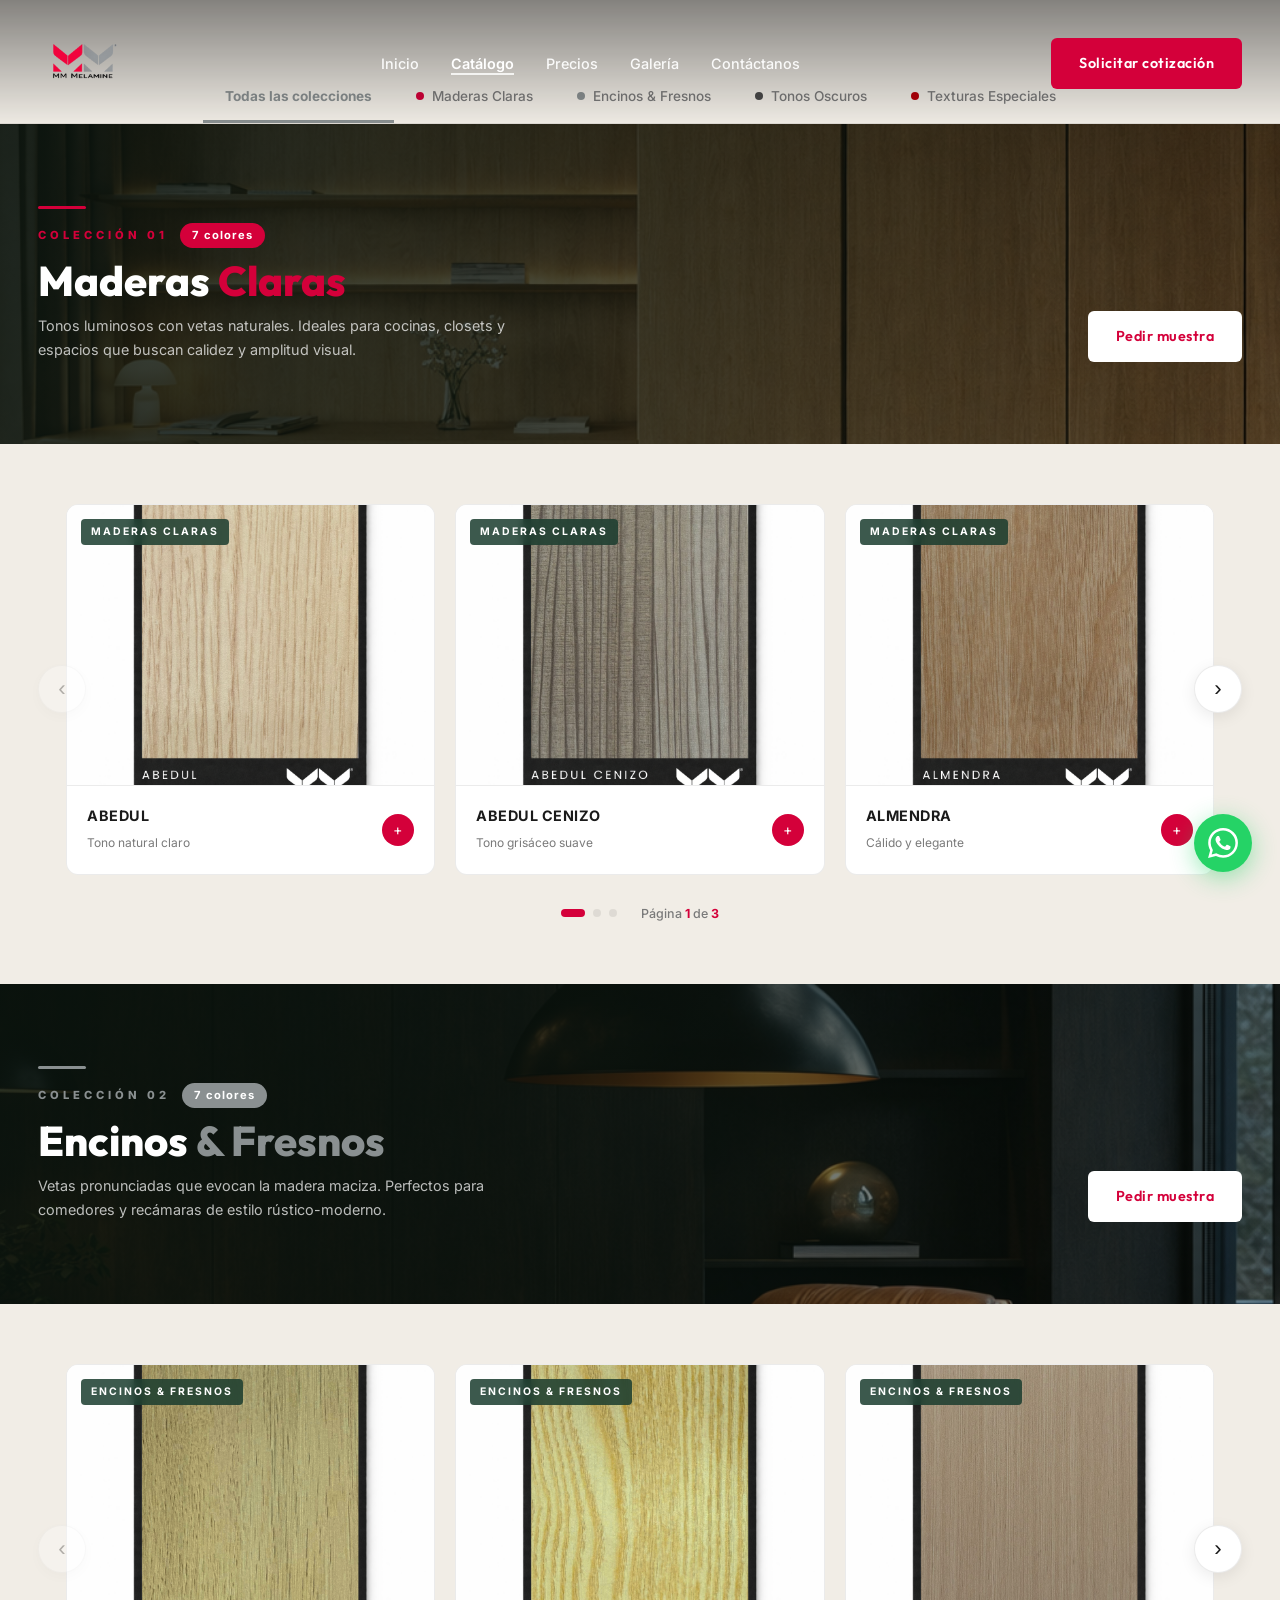
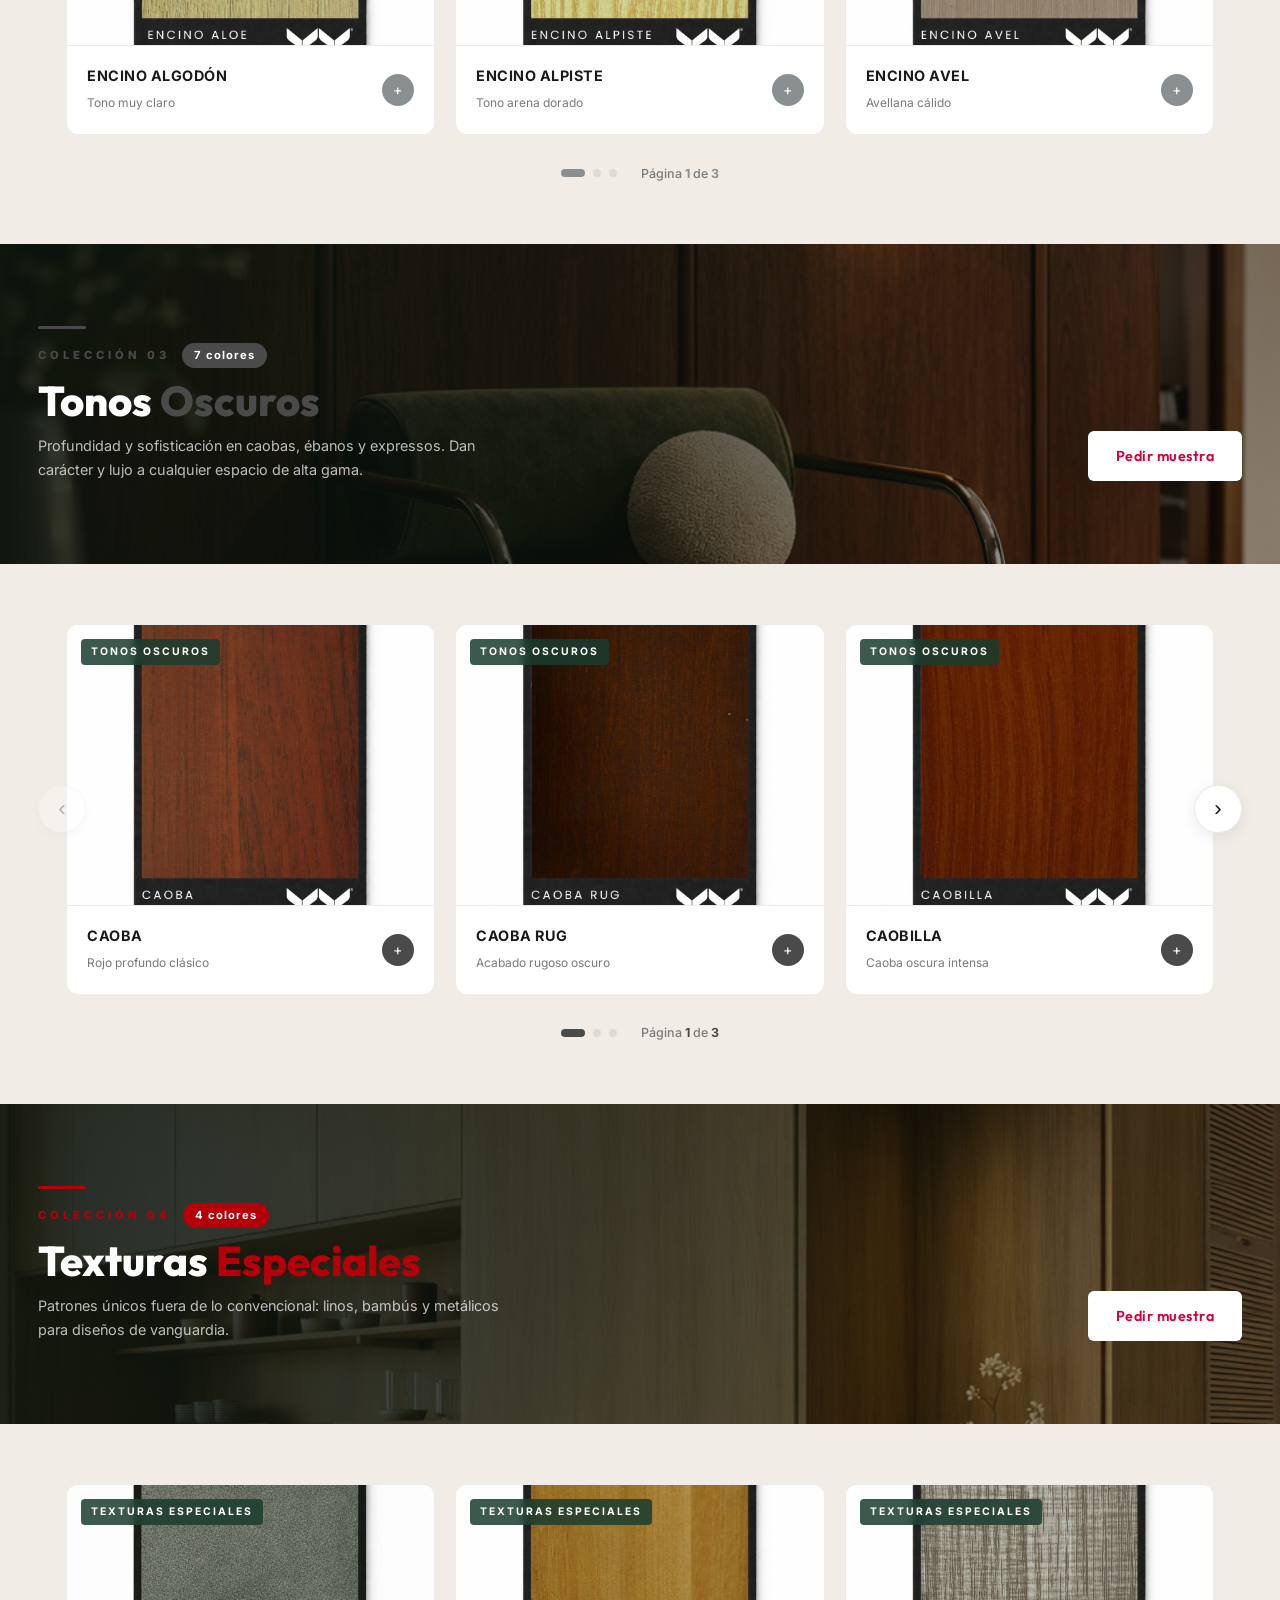
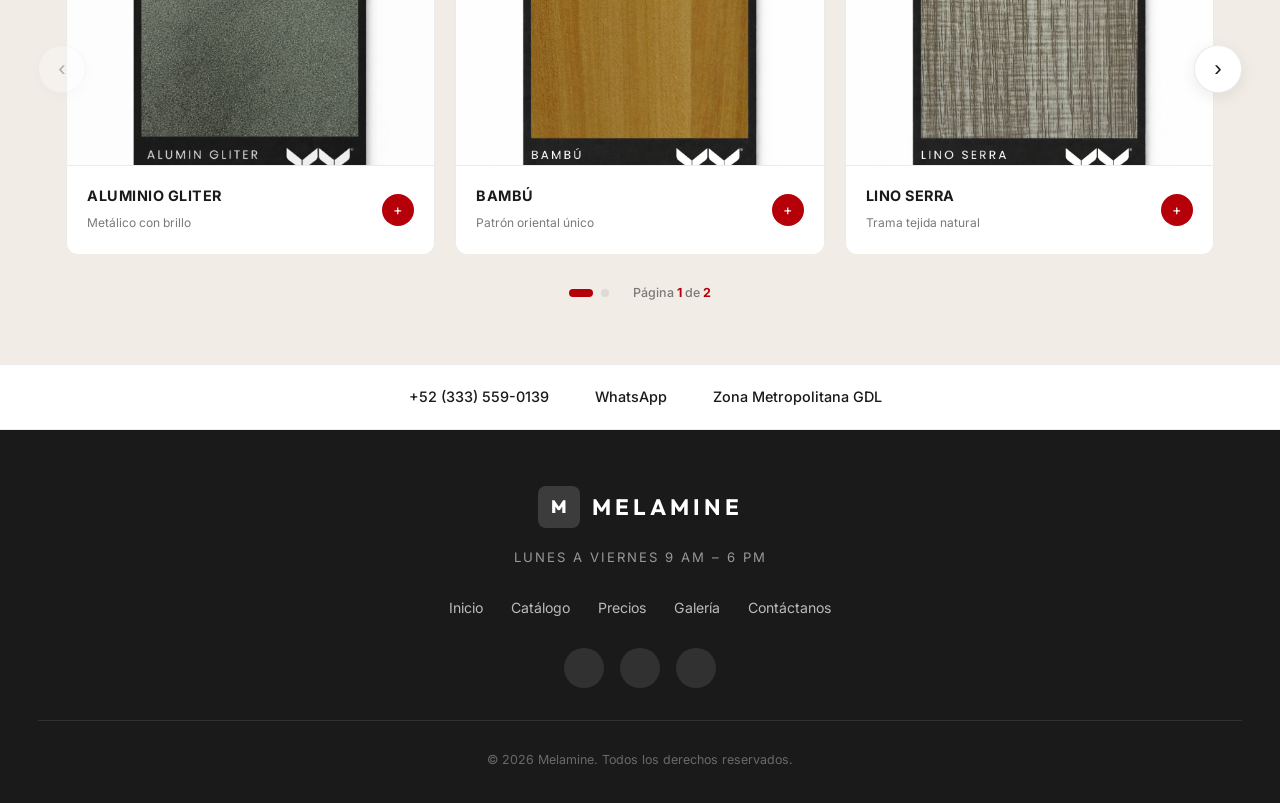
==== html/catalogo.html @ bc7ac2f6 "cambio resolusion celular" ====
<!DOCTYPE html>
<html lang="es">

<head>
  <meta charset="UTF-8">
  <meta name="viewport" content="width=device-width, initial-scale=1.0">
  <meta name="description" content="Catálogo de melamina – Maderas claras, encinos, tonos oscuros y texturas especiales.">
  <title>Catálogo | Melamine</title>
  <link rel="stylesheet" href="../css/base.css">
  <link rel="stylesheet" href="../css/layout.css">
  <link rel="stylesheet" href="../css/components.css">
  <link rel="stylesheet" href="../css/sections.css">
  <link rel="stylesheet" href="../css/responsive.css">

  <style>

    /* 
       FILTER STRIP
     */
    .cat-filter-strip {
      background: rgba(241,237,230,0.97);
      backdrop-filter: blur(16px);
      border-bottom: 1px solid var(--divider);
      margin-top: 72px;
    }
    .cat-filter-inner {
      display: flex;
      justify-content: center;
      overflow-x: auto;
      scrollbar-width: none;
    }
    .cat-filter-inner::-webkit-scrollbar { display: none; }
    .cat-tab {
      display: flex;
      align-items: center;
      gap: 8px;
      padding: 16px 22px;
      font-family: var(--font-body);
      font-size: 0.85rem;
      font-weight: 500;
      color: var(--text-muted);
      background: none;
      border: none;
      border-bottom: 3px solid transparent;
      cursor: pointer;
      white-space: nowrap;
      transition: var(--transition);
    }
    .cat-tab:hover { color: var(--text-dark); }
    .cat-tab.active { color: var(--green-mid); border-bottom-color: var(--green-mid); font-weight: 700; }
    .tab-dot { width: 8px; height: 8px; border-radius: 50%; flex-shrink: 0; }

    /* 
       CATEGORY SECTION (banner + carousel)
     */
    #claras    { --accent: #D4003A; }
    #encinos   { --accent: #8A9091; }
    #oscuras   { --accent: #4a4a4a; }
    #especiales{ --accent: #B5000A; }

    /* Banner (photo background header) */
    .cat-banner {
      position: relative;
      min-height: 320px;
      display: flex;
      align-items: center;
      overflow: hidden;
    }
    .cat-banner-bg {
      position: absolute;
      inset: 0;
      width: 100%; height: 100%;
      object-fit: cover;
      display: block;
    }
    .cat-banner-overlay {
      position: absolute;
      inset: 0;
      background: linear-gradient(
        105deg,
        rgba(10,20,14,0.88) 0%,
        rgba(10,20,14,0.72) 45%,
        rgba(10,20,14,0.30) 100%
      );
    }
    .cat-banner-content {
      position: relative;
      z-index: 2;
      padding: 56px 28px;
      max-width: var(--container);
      margin: 0 auto;
      width: 100%;
      display: flex;
      justify-content: space-between;
      align-items: flex-end;
      gap: 20px;
    }
    .cat-banner-left { flex: 1; }
    .cat-accent-line {
      width: 48px; height: 3px;
      background: var(--accent, var(--gold-light));
      border-radius: 2px;
      margin-bottom: 14px;
    }
    .cat-section-eyebrow { display: flex; align-items: center; gap: 12px; margin-bottom: 10px; }
    .cat-section-num {
      font-size: 0.7rem; font-weight: 800; letter-spacing: 4px;
      text-transform: uppercase; color: var(--accent, var(--gold-light));
    }
    .cat-count-badge {
      background: var(--accent, var(--gold-light)); color: #fff;
      font-size: 0.7rem; font-weight: 700; letter-spacing: 1px;
      padding: 3px 12px; border-radius: 50px;
    }
    .cat-section-title {
      font-family: var(--font-heading);
      font-size: clamp(1.8rem, 3.5vw, 2.6rem);
      font-weight: 800;
      color: #fff;
      margin-bottom: 10px;
      line-height: 1.1;
    }
    .cat-section-title span { color: var(--accent, var(--gold-light)); }
    .cat-section-desc {
      font-size: 0.9rem;
      color: rgba(255,255,255,0.72);
      max-width: 480px;
      line-height: 1.65;
    }
    .cat-banner-right { flex-shrink: 0; }

    /* Carousel wrapper (below the banner) */
    .cat-carousel-wrap {
      padding: 60px 0;
    }
    .cat-section:nth-child(odd)  .cat-carousel-wrap { background: var(--bg-white); }
    .cat-section:nth-child(even) .cat-carousel-wrap { background: var(--bg-cream); }

    /* 
       CAROUSEL ENGINE
     */
    .carousel { position: relative; padding: 0 28px; }
    .car-viewport { overflow: hidden; border-radius: var(--radius-card); }
    .car-track {
      display: flex;
      gap: 20px;
      transition: transform 0.55s cubic-bezier(0.25,0.46,0.45,0.94);
      will-change: transform;
    }
    .car-item { flex: 0 0 calc((100% - 40px) / 3); }

    /* Card */
    .cat-card {
      border: 1px solid var(--divider);
      border-radius: var(--radius-card);
      overflow: hidden;
      background: var(--card-bg);
      transition: var(--transition);
      cursor: pointer;
      display: flex;
      flex-direction: column;
    }
    .cat-card:hover {
      transform: translateY(-6px);
      box-shadow: 0 20px 50px rgba(0,0,0,.10);
      border-color: var(--accent, var(--green-mid));
    }
    .cat-card-img {
      position: relative;
      height: 280px;
      overflow: hidden;
      background: var(--bg-cream-mid);
    }
    .cat-card-img img {
      width: 100%; height: 100%;
      object-fit: cover; display: block;
      transition: transform 0.6s cubic-bezier(0.25,0.46,0.45,0.94);
    }
    .cat-card:hover .cat-card-img img { transform: scale(1.07); }
    .cat-card-overlay {
      position: absolute; inset: 0;
      background: linear-gradient(to top, rgba(15,30,20,.72) 0%, transparent 55%);
      display: flex; align-items: flex-end; padding: 20px;
      opacity: 0; transition: opacity .35s ease;
    }
    .cat-card:hover .cat-card-overlay { opacity: 1; }
    .cat-card-overlay-label {
      font-family: var(--font-heading);
      font-size: 1rem; font-weight: 700; color: #fff;
      letter-spacing: 1px; text-transform: uppercase;
    }
    .cat-card-badge {
      position: absolute; top: 14px; left: 14px;
      background: rgba(26,61,46,.85); color: #fff;
      font-size: 0.65rem; font-weight: 700; letter-spacing: 2px;
      text-transform: uppercase; padding: 4px 10px;
      border-radius: 4px; backdrop-filter: blur(4px);
    }
    .cat-card-footer {
      padding: 18px 20px;
      border-top: 1px solid var(--divider);
      display: flex; align-items: center; justify-content: space-between; gap: 10px;
    }
    .cat-card-footer strong {
      font-size: 0.9rem; font-weight: 700; color: var(--text-dark);
      text-transform: uppercase; letter-spacing: .5px; display: block;
    }
    .cat-card-footer span { font-size: 0.75rem; color: var(--text-muted); }
    .cat-card-action {
      width: 32px; height: 32px; border-radius: 50%;
      background: var(--accent, var(--green-mid));
      display: flex; align-items: center; justify-content: center;
      color: #fff; font-size: .9rem; flex-shrink: 0;
      transition: var(--transition);
    }
    .cat-card:hover .cat-card-action { transform: scale(1.1); }

    /* Carousel arrows */
    .car-btn {
      position: absolute; top: 50%; transform: translateY(-50%);
      z-index: 10; width: 48px; height: 48px; border-radius: 50%;
      background: var(--bg-white); border: 1.5px solid var(--divider);
      cursor: pointer; display: flex; align-items: center; justify-content: center;
      color: var(--text-dark); font-size: 1.4rem; line-height: 1;
      transition: var(--transition); box-shadow: 0 4px 16px rgba(0,0,0,.08);
    }
    .car-btn:hover {
      background: var(--accent, var(--green-mid));
      border-color: var(--accent, var(--green-mid));
      color: #fff; box-shadow: 0 6px 24px rgba(0,0,0,.14);
    }
    .car-btn:disabled { opacity: .3; cursor: not-allowed; }
    .car-btn:disabled:hover {
      background: var(--bg-white); border-color: var(--divider);
      color: var(--text-dark); box-shadow: 0 4px 16px rgba(0,0,0,.08);
    }
    .car-prev { left: 0; }
    .car-next { right: 0; }

    .car-footer {
      display: flex; align-items: center; justify-content: center;
      gap: 24px; margin-top: 28px;
    }
    .car-dots { display: flex; gap: 8px; }
    .car-dot {
      width: 8px; height: 8px; border-radius: 50%;
      background: var(--divider); border: none; cursor: pointer;
      transition: var(--transition); padding: 0;
    }
    .car-dot.active {
      background: var(--accent, var(--green-mid));
      width: 24px; border-radius: 4px;
    }
    .car-counter { font-size: .78rem; color: var(--text-muted); font-weight: 500; }
    .car-counter strong { color: var(--accent, var(--green-mid)); }

    /* 
       CTA BANNER (simple green)
     */

    /* 
       MODAL
     */
    .modal-overlay {
      position: fixed; inset: 0;
      background: rgba(10,20,14,.88);
      z-index: 9999;
      display: flex; align-items: center; justify-content: center;
      padding: 20px;
      opacity: 0; visibility: hidden;
      transition: opacity .3s ease, visibility .3s ease;
    }
    .modal-overlay.open { opacity: 1; visibility: visible; }
    .modal-box {
      background: var(--bg-white);
      border-radius: 18px;
      width: 100%; max-width: 940px;
      max-height: 92vh;
      overflow: hidden;
      display: grid;
      grid-template-columns: 300px 1fr;
      position: relative;
      transform: scale(.92) translateY(20px);
      transition: transform .35s cubic-bezier(0.25,0.46,0.45,0.94);
      box-shadow: 0 40px 100px rgba(0,0,0,.35);
    }
    .modal-overlay.open .modal-box { transform: scale(1) translateY(0); }
    .modal-close {
      position: absolute; top: 14px; right: 16px; z-index: 10;
      width: 34px; height: 34px; border-radius: 50%;
      background: var(--bg-cream-mid); border: none; cursor: pointer;
      font-size: 1.3rem; color: var(--text-dark);
      display: flex; align-items: center; justify-content: center;
      transition: var(--transition);
    }
    .modal-close:hover { background: #e0d8ce; transform: scale(1.08); }
    .modal-left {
      background: var(--bg-cream);
      display: flex; flex-direction: column;
      border-right: 1px solid var(--divider);
      overflow-y: auto;
    }
    .modal-swatch { width: 100%; aspect-ratio: 1; overflow: hidden; flex-shrink: 0; }
    .modal-swatch img { width: 100%; height: 100%; object-fit: cover; display: block; }
    .modal-info { padding: 22px 24px 28px; flex: 1; }
    .modal-cat-badge {
      display: inline-block;
      font-size: .65rem; font-weight: 700; letter-spacing: 2px; text-transform: uppercase;
      background: var(--green-dark); color: #fff;
      padding: 3px 10px; border-radius: 4px; margin-bottom: 10px;
    }
    .modal-name {
      font-family: var(--font-heading); font-size: 1.35rem; font-weight: 800;
      color: var(--text-dark); text-transform: uppercase; letter-spacing: .5px; margin-bottom: 14px;
    }
    .modal-specs { list-style: none; padding: 0; margin-bottom: 20px; }
    .modal-specs li {
      font-size: .82rem; color: var(--text-body); padding: 7px 0;
      border-bottom: 1px solid var(--divider); display: flex; gap: 6px;
    }
    .modal-specs li:last-child { border-bottom: none; }
    .modal-specs li strong { color: var(--text-dark); min-width: 70px; }
    .modal-cta { width: 100%; justify-content: center; }
    .modal-right { display: flex; flex-direction: column; overflow-y: auto; padding: 24px; gap: 16px; }
    .modal-examples-label {
      font-size: .72rem; font-weight: 700; letter-spacing: 3px;
      text-transform: uppercase; color: var(--text-muted);
    }
    .modal-main-wrap {
      flex: 1; min-height: 260px; border-radius: 12px;
      overflow: hidden; background: var(--bg-cream-mid); position: relative;
    }
    .modal-main-wrap img {
      width: 100%; height: 100%; object-fit: cover; display: block;
      transition: opacity .25s ease;
    }
    .modal-main-wrap.fading img { opacity: 0; }
    .modal-no-examples {
      flex: 1; display: flex; flex-direction: column; align-items: center; justify-content: center;
      text-align: center; gap: 8px; padding: 40px;
      color: var(--text-muted); border: 2px dashed var(--divider); border-radius: 12px;
    }
    .modal-no-examples span { font-size: 2rem; opacity: .4; }
    .modal-thumbs { display: flex; gap: 10px; flex-wrap: wrap; }
    .modal-thumb {
      width: 80px; height: 64px; border-radius: 8px; overflow: hidden;
      cursor: pointer; flex-shrink: 0; border: 2px solid transparent;
      transition: var(--transition); background: var(--bg-cream-mid);
    }
    .modal-thumb img { width: 100%; height: 100%; object-fit: cover; display: block; }
    .modal-thumb:hover { border-color: var(--green-mid); transform: translateY(-2px); }
    .modal-thumb.active { border-color: var(--green-mid); box-shadow: 0 0 0 2px rgba(58,125,92,.3); }

    /* 
       ANIMATIONS
     */
    .anim { opacity: 0; transform: translateY(28px); transition: opacity .6s ease, transform .6s ease; }
    .anim.visible { opacity: 1; transform: none; }

    /* 
       RESPONSIVE
     */
    @media (max-width: 1023px) {
      .car-item { flex: 0 0 calc((100% - 20px) / 2); }
    }
    @media (max-width: 767px) {
      .car-item { flex: 0 0 100%; }
      .cat-filter-strip { position: sticky; top: 54px; z-index: 90; }
      .cat-filter-inner { justify-content: flex-start; }
      .cat-banner-content { flex-direction: column; align-items: flex-start; }

      /* Modal – single scrollable column on mobile */
      .modal-overlay { padding: 0; align-items: flex-end; }
      .modal-box {
        grid-template-columns: 1fr;
        max-height: 92vh;
        overflow-y: auto;
        overflow-x: hidden;
        border-radius: 18px 18px 0 0;
        width: 100%;
        max-width: 100%;
      }
      .modal-left {
        border-right: none;
        border-bottom: 1px solid var(--divider);
        overflow-y: visible;
      }
      .modal-swatch { aspect-ratio: 4/3; }
      .modal-right {
        overflow-y: visible;
        padding: 20px 16px;
      }
      .modal-main-wrap { min-height: 200px; }
    }
  </style>
</head>

<body>

  <nav class="navbar scrolled" id="navbar">
    <div class="container">
      <a href="index.html" class="nav-logo">
        <img src="../imagenes/logoMmelamine.png" alt="MM Melamine" class="nav-logo-img">
      </a>
      <ul class="nav-links" id="navLinks">
        <li><a href="index.html">Inicio</a></li>
        <li><a href="catalogo.html" class="active">Catálogo</a></li>
        <li><a href="precios.html">Precios</a></li>
        <li><a href="galeria.html">Galería</a></li>
        <li><a href="contacto.html">Contáctanos</a></li>
      </ul>
      <a href="contacto.html" class="btn btn-green nav-cta">Solicitar cotización</a>
      <button class="nav-toggle" id="navToggle"><span></span><span></span><span></span></button>
    </div>
  </nav>




  <!--  Filter strip  -->
  <div class="cat-filter-strip" id="filterStrip">
    <div class="container">
      <div class="cat-filter-inner">
        <button class="cat-tab active" data-target="all">Todas las colecciones</button>
        <button class="cat-tab" data-target="claras">
          <span class="tab-dot" style="background:#D4003A;"></span>Maderas Claras
        </button>
        <button class="cat-tab" data-target="encinos">
          <span class="tab-dot" style="background:#8A9091;"></span>Encinos &amp; Fresnos
        </button>
        <button class="cat-tab" data-target="oscuras">
          <span class="tab-dot" style="background:#4a4a4a;"></span>Tonos Oscuros
        </button>
        <button class="cat-tab" data-target="especiales">
          <span class="tab-dot" style="background:#B5000A;"></span>Texturas Especiales
        </button>
      </div>
    </div>
  </div>


  <!-- 
       SECCIÓN 01 — MADERAS CLARAS
   -->
  <section id="claras">

    <!-- Banner con foto de ambiente -->
    <div class="cat-banner">
      <img class="cat-banner-bg" src="../imagenes/Fotos_Madera/AMAYA/amaya%20r.png" alt="" aria-hidden="true">
      <div class="cat-banner-overlay" aria-hidden="true"></div>
      <div class="cat-banner-content anim">
        <div class="cat-banner-left">
          <div class="cat-accent-line"></div>
          <div class="cat-section-eyebrow">
            <span class="cat-section-num">Colección 01</span>
            <span class="cat-count-badge">7 colores</span>
          </div>
          <h2 class="cat-section-title">Maderas <span>Claras</span></h2>
          <p class="cat-section-desc">Tonos luminosos con vetas naturales. Ideales para cocinas, closets y espacios que buscan calidez y amplitud visual.</p>
        </div>
        <div class="cat-banner-right">
          <a href="contacto.html" class="btn btn-white">Pedir muestra</a>
        </div>
      </div>
    </div>

    <!-- Carrusel -->
    <div class="cat-carousel-wrap">
      <div class="container">
        <div class="carousel anim" id="car-claras">
          <button class="car-btn car-prev">&#8249;</button>
          <div class="car-viewport">
            <div class="car-track">

              <div class="car-item"><div class="cat-card"
                data-name="ABEDUL" data-category="Maderas Claras"
                data-muestra="../imagenes/Fotos_Madera/ABEDUL/muestra.png"
                data-ejemplos='["../imagenes/Fotos_Madera/ABEDUL/ABEDUL%20R.png","../imagenes/Fotos_Madera/ABEDUL/abedul%20q.png"]'>
                <div class="cat-card-img">
                  <img src="../imagenes/Fotos_Madera/ABEDUL/muestra.png" alt="ABEDUL" loading="lazy">
                  <span class="cat-card-badge">Maderas Claras</span>
                  <div class="cat-card-overlay"><span class="cat-card-overlay-label">Ver ejemplos</span></div>
                </div>
                <div class="cat-card-footer">
                  <div><strong>ABEDUL</strong><span>Tono natural claro</span></div>
                  <div class="cat-card-action">&#43;</div>
                </div>
              </div></div>

              <div class="car-item"><div class="cat-card"
                data-name="ABEDUL CENIZO" data-category="Maderas Claras"
                data-muestra="../imagenes/Fotos_Madera/ABEDUL%20CENIZO/muestra.png"
                data-ejemplos='["../imagenes/Fotos_Madera/ABEDUL%20CENIZO/abedul%20cenizo%20r%20(1).png","../imagenes/Fotos_Madera/ABEDUL%20CENIZO/abedul%20cenizo%20r%20(2).png","../imagenes/Fotos_Madera/ABEDUL%20CENIZO/abedul%20cenizo%20r%20(3).png"]'>
                <div class="cat-card-img">
                  <img src="../imagenes/Fotos_Madera/ABEDUL%20CENIZO/muestra.png" alt="ABEDUL CENIZO" loading="lazy">
                  <span class="cat-card-badge">Maderas Claras</span>
                  <div class="cat-card-overlay"><span class="cat-card-overlay-label">Ver ejemplos</span></div>
                </div>
                <div class="cat-card-footer">
                  <div><strong>Abedul Cenizo</strong><span>Tono grisáceo suave</span></div>
                  <div class="cat-card-action">&#43;</div>
                </div>
              </div></div>

              <div class="car-item"><div class="cat-card"
                data-name="ALMENDRA" data-category="Maderas Claras"
                data-muestra="../imagenes/Fotos_Madera/Almendra/muestra.png"
                data-ejemplos='["../imagenes/Fotos_Madera/Almendra/Almendra.png","../imagenes/Fotos_Madera/Almendra/almendra2.png","../imagenes/Fotos_Madera/Almendra/almendra3.png"]'>
                <div class="cat-card-img">
                  <img src="../imagenes/Fotos_Madera/Almendra/muestra.png" alt="ALMENDRA" loading="lazy">
                  <span class="cat-card-badge">Maderas Claras</span>
                  <div class="cat-card-overlay"><span class="cat-card-overlay-label">Ver ejemplos</span></div>
                </div>
                <div class="cat-card-footer">
                  <div><strong>Almendra</strong><span>Cálido y elegante</span></div>
                  <div class="cat-card-action">&#43;</div>
                </div>
              </div></div>

              <div class="car-item"><div class="cat-card"
                data-name="AMAPA" data-category="Maderas Claras"
                data-muestra="../imagenes/Fotos_Madera/AMAPA/muestra.png"
                data-ejemplos='["../imagenes/Fotos_Madera/AMAPA/AMAPA%20R.png","../imagenes/Fotos_Madera/AMAPA/amapa%202.png","../imagenes/Fotos_Madera/AMAPA/amapa%203.png"]'>
                <div class="cat-card-img">
                  <img src="../imagenes/Fotos_Madera/AMAPA/muestra.png" alt="AMAPA" loading="lazy">
                  <span class="cat-card-badge">Maderas Claras</span>
                  <div class="cat-card-overlay"><span class="cat-card-overlay-label">Ver ejemplos</span></div>
                </div>
                <div class="cat-card-footer">
                  <div><strong>Amapa</strong><span>Madera tropical clara</span></div>
                  <div class="cat-card-action">&#43;</div>
                </div>
              </div></div>

              <div class="car-item"><div class="cat-card"
                data-name="AMAYA" data-category="Maderas Claras"
                data-muestra="../imagenes/Fotos_Madera/AMAYA/muestra.png"
                data-ejemplos='["../imagenes/Fotos_Madera/AMAYA/amaya%20r.png","../imagenes/Fotos_Madera/AMAYA/amaya%20r2.png","../imagenes/Fotos_Madera/AMAYA/amaya3.png"]'>
                <div class="cat-card-img">
                  <img src="../imagenes/Fotos_Madera/AMAYA/muestra.png" alt="AMAYA" loading="lazy">
                  <span class="cat-card-badge">Maderas Claras</span>
                  <div class="cat-card-overlay"><span class="cat-card-overlay-label">Ver ejemplos</span></div>
                </div>
                <div class="cat-card-footer">
                  <div><strong>Amaya</strong><span>Veta fina y clara</span></div>
                  <div class="cat-card-action">&#43;</div>
                </div>
              </div></div>

              <div class="car-item"><div class="cat-card"
                data-name="ROBLE AVELLANA" data-category="Maderas Claras"
                data-muestra="../imagenes/Fotos_Madera/Roble%20Avellana/muestra.png"
                data-ejemplos='["../imagenes/Fotos_Madera/Roble%20Avellana/roble%20avellana%20r%20(1).png","../imagenes/Fotos_Madera/Roble%20Avellana/roble%20avellana%20r%20(2).png","../imagenes/Fotos_Madera/Roble%20Avellana/roble%20avellana%20r%20(3).png"]'>
                <div class="cat-card-img">
                  <img src="../imagenes/Fotos_Madera/Roble%20Avellana/muestra.png" alt="ROBLE AVELLANA" loading="lazy">
                  <span class="cat-card-badge">Maderas Claras</span>
                  <div class="cat-card-overlay"><span class="cat-card-overlay-label">Ver ejemplos</span></div>
                </div>
                <div class="cat-card-footer">
                  <div><strong>Roble Avellana</strong><span>Roble de tono claro</span></div>
                  <div class="cat-card-action">&#43;</div>
                </div>
              </div></div>

              <div class="car-item"><div class="cat-card"
                data-name="VIZCAYA" data-category="Maderas Claras"
                data-muestra="../imagenes/Fotos_Madera/VIZCAYA/muestra.png"
                data-ejemplos='["../imagenes/Fotos_Madera/VIZCAYA/VIZCAYA%20R%20(1).png","../imagenes/Fotos_Madera/VIZCAYA/VIZCAYA%20R%20(2).png","../imagenes/Fotos_Madera/VIZCAYA/VIZCAYA%20R%20(3).png"]'>
                <div class="cat-card-img">
                  <img src="../imagenes/Fotos_Madera/VIZCAYA/muestra.png" alt="VIZCAYA" loading="lazy">
                  <span class="cat-card-badge">Maderas Claras</span>
                  <div class="cat-card-overlay"><span class="cat-card-overlay-label">Ver ejemplos</span></div>
                </div>
                <div class="cat-card-footer">
                  <div><strong>Vizcaya</strong><span>Textura europea clara</span></div>
                  <div class="cat-card-action">&#43;</div>
                </div>
              </div></div>

            </div>
          </div>
          <button class="car-btn car-next">&#8250;</button>
        </div>
        <div class="car-footer">
          <div class="car-dots" id="dots-claras"></div>
          <div class="car-counter">Página <strong id="cur-claras">1</strong> de <strong id="tot-claras">3</strong></div>
        </div>
      </div>
    </div>

  </section>


  <!-- 
       SECCIÓN 02 — ENCINOS & FRESNOS
   -->
  <section id="encinos">

    <div class="cat-banner">
      <img class="cat-banner-bg" src="../imagenes/Fotos_Madera/ENCINO%20DAKAR/ENCINO%20DAKAR%20R%20(2).png" alt="" aria-hidden="true">
      <div class="cat-banner-overlay" aria-hidden="true"></div>
      <div class="cat-banner-content anim">
        <div class="cat-banner-left">
          <div class="cat-accent-line"></div>
          <div class="cat-section-eyebrow">
            <span class="cat-section-num">Colección 02</span>
            <span class="cat-count-badge">7 colores</span>
          </div>
          <h2 class="cat-section-title">Encinos <span>&amp; Fresnos</span></h2>
          <p class="cat-section-desc">Vetas pronunciadas que evocan la madera maciza. Perfectos para comedores y recámaras de estilo rústico-moderno.</p>
        </div>
        <div class="cat-banner-right">
          <a href="contacto.html" class="btn btn-white">Pedir muestra</a>
        </div>
      </div>
    </div>

    <div class="cat-carousel-wrap">
      <div class="container">
        <div class="carousel anim" id="car-encinos">
          <button class="car-btn car-prev">&#8249;</button>
          <div class="car-viewport">
            <div class="car-track">

              <div class="car-item"><div class="cat-card"
                data-name="ENCINO ALGODÓN" data-category="Encinos &amp; Fresnos"
                data-muestra="../imagenes/Fotos_Madera/Encino%20Algod%C3%B3n/muestra.png"
                data-ejemplos='["../imagenes/Fotos_Madera/Encino%20Algod%C3%B3n/encino%20algod%C3%B3n%20r%20(1).png","../imagenes/Fotos_Madera/Encino%20Algod%C3%B3n/encino%20algod%C3%B3n%20r%20(2).png","../imagenes/Fotos_Madera/Encino%20Algod%C3%B3n/encino%20algod%C3%B3n%20r%20(3).png"]'>
                <div class="cat-card-img">
                  <img src="../imagenes/Fotos_Madera/Encino%20Algod%C3%B3n/muestra.png" alt="Encino Algodón" loading="lazy">
                  <span class="cat-card-badge">Encinos &amp; Fresnos</span>
                  <div class="cat-card-overlay"><span class="cat-card-overlay-label">Ver ejemplos</span></div>
                </div>
                <div class="cat-card-footer">
                  <div><strong>Encino Algodón</strong><span>Tono muy claro</span></div>
                  <div class="cat-card-action">&#43;</div>
                </div>
              </div></div>

              <div class="car-item"><div class="cat-card"
                data-name="ENCINO ALPISTE" data-category="Encinos &amp; Fresnos"
                data-muestra="../imagenes/Fotos_Madera/ENCINO%20ALPISTE/muestra.png"
                data-ejemplos='["../imagenes/Fotos_Madera/ENCINO%20ALPISTE/encino%20alpiste%20(1).png","../imagenes/Fotos_Madera/ENCINO%20ALPISTE/encino%20alpiste%20(2).png","../imagenes/Fotos_Madera/ENCINO%20ALPISTE/encino%20alpiste%20(3).png"]'>
                <div class="cat-card-img">
                  <img src="../imagenes/Fotos_Madera/ENCINO%20ALPISTE/muestra.png" alt="Encino Alpiste" loading="lazy">
                  <span class="cat-card-badge">Encinos &amp; Fresnos</span>
                  <div class="cat-card-overlay"><span class="cat-card-overlay-label">Ver ejemplos</span></div>
                </div>
                <div class="cat-card-footer">
                  <div><strong>Encino Alpiste</strong><span>Tono arena dorado</span></div>
                  <div class="cat-card-action">&#43;</div>
                </div>
              </div></div>

              <div class="car-item"><div class="cat-card"
                data-name="ENCINO AVEL" data-category="Encinos &amp; Fresnos"
                data-muestra="../imagenes/Fotos_Madera/Encino%20Avel/muestra.png"
                data-ejemplos='["../imagenes/Fotos_Madera/Encino%20Avel/encino%20av%20r%20(1).png","../imagenes/Fotos_Madera/Encino%20Avel/encino%20av%20r%20(2).png","../imagenes/Fotos_Madera/Encino%20Avel/encino%20av%20r%20(3).png"]'>
                <div class="cat-card-img">
                  <img src="../imagenes/Fotos_Madera/Encino%20Avel/muestra.png" alt="Encino Avel" loading="lazy">
                  <span class="cat-card-badge">Encinos &amp; Fresnos</span>
                  <div class="cat-card-overlay"><span class="cat-card-overlay-label">Ver ejemplos</span></div>
                </div>
                <div class="cat-card-footer">
                  <div><strong>Encino Avel</strong><span>Avellana cálido</span></div>
                  <div class="cat-card-action">&#43;</div>
                </div>
              </div></div>

              <div class="car-item"><div class="cat-card"
                data-name="ENCINO CENIZO" data-category="Encinos &amp; Fresnos"
                data-muestra="../imagenes/Fotos_Madera/ENCINO%20CENIZO/muestra.png"
                data-ejemplos='["../imagenes/Fotos_Madera/ENCINO%20CENIZO/ENCINO%20CENIZO%20R%20(1).png","../imagenes/Fotos_Madera/ENCINO%20CENIZO/ENCINO%20CENIZO%20R%20(2).png","../imagenes/Fotos_Madera/ENCINO%20CENIZO/ENCINO%20CENIZO%20R%20(3).png"]'>
                <div class="cat-card-img">
                  <img src="../imagenes/Fotos_Madera/ENCINO%20CENIZO/muestra.png" alt="Encino Cenizo" loading="lazy">
                  <span class="cat-card-badge">Encinos &amp; Fresnos</span>
                  <div class="cat-card-overlay"><span class="cat-card-overlay-label">Ver ejemplos</span></div>
                </div>
                <div class="cat-card-footer">
                  <div><strong>Encino Cenizo</strong><span>Tono gris templado</span></div>
                  <div class="cat-card-action">&#43;</div>
                </div>
              </div></div>

              <div class="car-item"><div class="cat-card"
                data-name="ENCINO DAKAR" data-category="Encinos &amp; Fresnos"
                data-muestra="../imagenes/Fotos_Madera/ENCINO%20DAKAR/muestra.png"
                data-ejemplos='["../imagenes/Fotos_Madera/ENCINO%20DAKAR/ENCINO%20DAKAR%20R%20(1).png","../imagenes/Fotos_Madera/ENCINO%20DAKAR/ENCINO%20DAKAR%20R%20(2).png","../imagenes/Fotos_Madera/ENCINO%20DAKAR/ENCINO%20DAKAR%20R%20(3).png"]'>
                <div class="cat-card-img">
                  <img src="../imagenes/Fotos_Madera/ENCINO%20DAKAR/muestra.png" alt="Encino Dakar" loading="lazy">
                  <span class="cat-card-badge">Encinos &amp; Fresnos</span>
                  <div class="cat-card-overlay"><span class="cat-card-overlay-label">Ver ejemplos</span></div>
                </div>
                <div class="cat-card-footer">
                  <div><strong>Encino Dakar</strong><span>Tierra intensa</span></div>
                  <div class="cat-card-action">&#43;</div>
                </div>
              </div></div>

              <div class="car-item"><div class="cat-card"
                data-name="FRESNO" data-category="Encinos &amp; Fresnos"
                data-muestra="../imagenes/Fotos_Madera/FRESNO/muestra.png"
                data-ejemplos='["../imagenes/Fotos_Madera/FRESNO/FRESNO%20R%20(1).png","../imagenes/Fotos_Madera/FRESNO/FRESNO%20R%20(2).png","../imagenes/Fotos_Madera/FRESNO/FRESNO%20R%20(3).png"]'>
                <div class="cat-card-img">
                  <img src="../imagenes/Fotos_Madera/FRESNO/muestra.png" alt="Fresno" loading="lazy">
                  <span class="cat-card-badge">Encinos &amp; Fresnos</span>
                  <div class="cat-card-overlay"><span class="cat-card-overlay-label">Ver ejemplos</span></div>
                </div>
                <div class="cat-card-footer">
                  <div><strong>Fresno</strong><span>Veta recta clásica</span></div>
                  <div class="cat-card-action">&#43;</div>
                </div>
              </div></div>

              <div class="car-item"><div class="cat-card"
                data-name="FRESNO AVENA" data-category="Encinos &amp; Fresnos"
                data-muestra="../imagenes/Fotos_Madera/Fresno%20Avena/muestra.png"
                data-ejemplos='["../imagenes/Fotos_Madera/Fresno%20Avena/fresno%20avena%201.png","../imagenes/Fotos_Madera/Fresno%20Avena/fresno%20avena%202.png","../imagenes/Fotos_Madera/Fresno%20Avena/fresno%20avena%20r.png"]'>
                <div class="cat-card-img">
                  <img src="../imagenes/Fotos_Madera/Fresno%20Avena/muestra.png" alt="Fresno Avena" loading="lazy">
                  <span class="cat-card-badge">Encinos &amp; Fresnos</span>
                  <div class="cat-card-overlay"><span class="cat-card-overlay-label">Ver ejemplos</span></div>
                </div>
                <div class="cat-card-footer">
                  <div><strong>Fresno Avena</strong><span>Avena beige suave</span></div>
                  <div class="cat-card-action">&#43;</div>
                </div>
              </div></div>

            </div>
          </div>
          <button class="car-btn car-next">&#8250;</button>
        </div>
        <div class="car-footer">
          <div class="car-dots" id="dots-encinos"></div>
          <div class="car-counter">Página <strong id="cur-encinos">1</strong> de <strong id="tot-encinos">3</strong></div>
        </div>
      </div>
    </div>

  </section>


  <!-- 
       SECCIÓN 03 — TONOS OSCUROS
   -->
  <section id="oscuras">

    <div class="cat-banner">
      <img class="cat-banner-bg" src="../imagenes/Fotos_Madera/CAOBA/caoba1.png" alt="" aria-hidden="true">
      <div class="cat-banner-overlay" aria-hidden="true"></div>
      <div class="cat-banner-content anim">
        <div class="cat-banner-left">
          <div class="cat-accent-line"></div>
          <div class="cat-section-eyebrow">
            <span class="cat-section-num">Colección 03</span>
            <span class="cat-count-badge">7 colores</span>
          </div>
          <h2 class="cat-section-title">Tonos <span>Oscuros</span></h2>
          <p class="cat-section-desc">Profundidad y sofisticación en caobas, ébanos y expressos. Dan carácter y lujo a cualquier espacio de alta gama.</p>
        </div>
        <div class="cat-banner-right">
          <a href="contacto.html" class="btn btn-white">Pedir muestra</a>
        </div>
      </div>
    </div>

    <div class="cat-carousel-wrap">
      <div class="container">
        <div class="carousel anim" id="car-oscuras">
          <button class="car-btn car-prev">&#8249;</button>
          <div class="car-viewport">
            <div class="car-track">

              <div class="car-item"><div class="cat-card"
                data-name="CAOBA" data-category="Tonos Oscuros"
                data-muestra="../imagenes/Fotos_Madera/CAOBA/muestra.png"
                data-ejemplos='["../imagenes/Fotos_Madera/CAOBA/caoba1.png","../imagenes/Fotos_Madera/CAOBA/caoba2.png","../imagenes/Fotos_Madera/CAOBA/caoba3.png"]'>
                <div class="cat-card-img">
                  <img src="../imagenes/Fotos_Madera/CAOBA/muestra.png" alt="Caoba" loading="lazy">
                  <span class="cat-card-badge">Tonos Oscuros</span>
                  <div class="cat-card-overlay"><span class="cat-card-overlay-label">Ver ejemplos</span></div>
                </div>
                <div class="cat-card-footer">
                  <div><strong>Caoba</strong><span>Rojo profundo clásico</span></div>
                  <div class="cat-card-action">&#43;</div>
                </div>
              </div></div>

              <div class="car-item"><div class="cat-card"
                data-name="CAOBA RUG" data-category="Tonos Oscuros"
                data-muestra="../imagenes/Fotos_Madera/CAOBA%20RUG/muestra.png"
                data-ejemplos='["../imagenes/Fotos_Madera/CAOBA%20RUG/caoba%20rug1.png","../imagenes/Fotos_Madera/CAOBA%20RUG/caoba%20rug2.png","../imagenes/Fotos_Madera/CAOBA%20RUG/caoba%20rug3.png"]'>
                <div class="cat-card-img">
                  <img src="../imagenes/Fotos_Madera/CAOBA%20RUG/muestra.png" alt="Caoba Rug" loading="lazy">
                  <span class="cat-card-badge">Tonos Oscuros</span>
                  <div class="cat-card-overlay"><span class="cat-card-overlay-label">Ver ejemplos</span></div>
                </div>
                <div class="cat-card-footer">
                  <div><strong>Caoba Rug</strong><span>Acabado rugoso oscuro</span></div>
                  <div class="cat-card-action">&#43;</div>
                </div>
              </div></div>

              <div class="car-item"><div class="cat-card"
                data-name="CAOBILLA" data-category="Tonos Oscuros"
                data-muestra="../imagenes/Fotos_Madera/CAOBILLA/muestra.png"
                data-ejemplos='["../imagenes/Fotos_Madera/CAOBILLA/caobilla.png","../imagenes/Fotos_Madera/CAOBILLA/caobilla%202.png","../imagenes/Fotos_Madera/CAOBILLA/caobilla%203.png"]'>
                <div class="cat-card-img">
                  <img src="../imagenes/Fotos_Madera/CAOBILLA/muestra.png" alt="Caobilla" loading="lazy">
                  <span class="cat-card-badge">Tonos Oscuros</span>
                  <div class="cat-card-overlay"><span class="cat-card-overlay-label">Ver ejemplos</span></div>
                </div>
                <div class="cat-card-footer">
                  <div><strong>Caobilla</strong><span>Caoba oscura intensa</span></div>
                  <div class="cat-card-action">&#43;</div>
                </div>
              </div></div>

              <div class="car-item"><div class="cat-card"
                data-name="ÉBANO AVELLANA" data-category="Tonos Oscuros"
                data-muestra="../imagenes/Fotos_Madera/EBANO%20AVELLANA/muestra.png"
                data-ejemplos='["../imagenes/Fotos_Madera/EBANO%20AVELLANA/evano%20avellana.png","../imagenes/Fotos_Madera/EBANO%20AVELLANA/evano%20avellana%202.png","../imagenes/Fotos_Madera/EBANO%20AVELLANA/%C3%A9bano%20av%201.png"]'>
                <div class="cat-card-img">
                  <img src="../imagenes/Fotos_Madera/EBANO%20AVELLANA/muestra.png" alt="Ébano Avellana" loading="lazy">
                  <span class="cat-card-badge">Tonos Oscuros</span>
                  <div class="cat-card-overlay"><span class="cat-card-overlay-label">Ver ejemplos</span></div>
                </div>
                <div class="cat-card-footer">
                  <div><strong>Ébano Avellana</strong><span>Ébano con matiz cálido</span></div>
                  <div class="cat-card-action">&#43;</div>
                </div>
              </div></div>

              <div class="car-item"><div class="cat-card"
                data-name="ÉBANO MOKA" data-category="Tonos Oscuros"
                data-muestra="../imagenes/Fotos_Madera/EBANO%20MOKA/muestra.png"
                data-ejemplos='["../imagenes/Fotos_Madera/EBANO%20MOKA/ebano%20moka.png","../imagenes/Fotos_Madera/EBANO%20MOKA/%C3%A9bano%20moka%202.png","../imagenes/Fotos_Madera/EBANO%20MOKA/%C3%A9bano%20moka%204.png"]'>
                <div class="cat-card-img">
                  <img src="../imagenes/Fotos_Madera/EBANO%20MOKA/muestra.png" alt="Ébano Moka" loading="lazy">
                  <span class="cat-card-badge">Tonos Oscuros</span>
                  <div class="cat-card-overlay"><span class="cat-card-overlay-label">Ver ejemplos</span></div>
                </div>
                <div class="cat-card-footer">
                  <div><strong>Ébano Moka</strong><span>Negro con veta café</span></div>
                  <div class="cat-card-action">&#43;</div>
                </div>
              </div></div>

              <div class="car-item"><div class="cat-card"
                data-name="EXPRESSO" data-category="Tonos Oscuros"
                data-muestra="../imagenes/Fotos_Madera/EXPRESSO/muestra.png"
                data-ejemplos='["../imagenes/Fotos_Madera/EXPRESSO/EXPRESSO%20B%20(1).png","../imagenes/Fotos_Madera/EXPRESSO/EXPRESSO%20B%20(2).png"]'>
                <div class="cat-card-img">
                  <img src="../imagenes/Fotos_Madera/EXPRESSO/muestra.png" alt="Expresso" loading="lazy">
                  <span class="cat-card-badge">Tonos Oscuros</span>
                  <div class="cat-card-overlay"><span class="cat-card-overlay-label">Ver ejemplos</span></div>
                </div>
                <div class="cat-card-footer">
                  <div><strong>Expresso</strong><span>Café muy oscuro</span></div>
                  <div class="cat-card-action">&#43;</div>
                </div>
              </div></div>

              <div class="car-item"><div class="cat-card"
                data-name="LOMBARDÍA" data-category="Tonos Oscuros"
                data-muestra="../imagenes/Fotos_Madera/LOMBARD%C3%8DA/muestra.png"
                data-ejemplos='["../imagenes/Fotos_Madera/LOMBARD%C3%8DA/LOMBARD%C3%8DA%20R%20(1).png","../imagenes/Fotos_Madera/LOMBARD%C3%8DA/LOMBARD%C3%8DA%20R%20(2).png","../imagenes/Fotos_Madera/LOMBARD%C3%8DA/LOMBARD%C3%8DA%20R%20(3).png"]'>
                <div class="cat-card-img">
                  <img src="../imagenes/Fotos_Madera/LOMBARD%C3%8DA/muestra.png" alt="Lombardía" loading="lazy">
                  <span class="cat-card-badge">Tonos Oscuros</span>
                  <div class="cat-card-overlay"><span class="cat-card-overlay-label">Ver ejemplos</span></div>
                </div>
                <div class="cat-card-footer">
                  <div><strong>Lombardía</strong><span>Oscuro europeo</span></div>
                  <div class="cat-card-action">&#43;</div>
                </div>
              </div></div>

            </div>
          </div>
          <button class="car-btn car-next">&#8250;</button>
        </div>
        <div class="car-footer">
          <div class="car-dots" id="dots-oscuras"></div>
          <div class="car-counter">Página <strong id="cur-oscuras">1</strong> de <strong id="tot-oscuras">3</strong></div>
        </div>
      </div>
    </div>

  </section>


  <!-- 
       SECCIÓN 04 — TEXTURAS ESPECIALES
   -->
  <section id="especiales">

    <div class="cat-banner">
      <img class="cat-banner-bg" src="../imagenes/Fotos_Madera/BAMB%C3%9A/bamb%C3%BA%20r.png" alt="" aria-hidden="true">
      <div class="cat-banner-overlay" aria-hidden="true"></div>
      <div class="cat-banner-content anim">
        <div class="cat-banner-left">
          <div class="cat-accent-line"></div>
          <div class="cat-section-eyebrow">
            <span class="cat-section-num">Colección 04</span>
            <span class="cat-count-badge">4 colores</span>
          </div>
          <h2 class="cat-section-title">Texturas <span>Especiales</span></h2>
          <p class="cat-section-desc">Patrones únicos fuera de lo convencional: linos, bambús y metálicos para diseños de vanguardia.</p>
        </div>
        <div class="cat-banner-right">
          <a href="contacto.html" class="btn btn-white">Pedir muestra</a>
        </div>
      </div>
    </div>

    <div class="cat-carousel-wrap">
      <div class="container">
        <div class="carousel anim" id="car-especiales">
          <button class="car-btn car-prev">&#8249;</button>
          <div class="car-viewport">
            <div class="car-track">

              <div class="car-item"><div class="cat-card"
                data-name="ALUMINIO GLITER" data-category="Texturas Especiales"
                data-muestra="../imagenes/Fotos_Madera/ALUMINIO%20GLITER/muestra.png"
                data-ejemplos='["../imagenes/Fotos_Madera/ALUMINIO%20GLITER/alumin%20gliter%20(1).png","../imagenes/Fotos_Madera/ALUMINIO%20GLITER/alumin%20gliter%20(3).png","../imagenes/Fotos_Madera/ALUMINIO%20GLITER/alumin%20gliter%20(4).png"]'>
                <div class="cat-card-img">
                  <img src="../imagenes/Fotos_Madera/ALUMINIO%20GLITER/muestra.png" alt="Aluminio Gliter" loading="lazy">
                  <span class="cat-card-badge">Texturas Especiales</span>
                  <div class="cat-card-overlay"><span class="cat-card-overlay-label">Ver ejemplos</span></div>
                </div>
                <div class="cat-card-footer">
                  <div><strong>Aluminio Gliter</strong><span>Metálico con brillo</span></div>
                  <div class="cat-card-action">&#43;</div>
                </div>
              </div></div>

              <div class="car-item"><div class="cat-card"
                data-name="BAMBÚ" data-category="Texturas Especiales"
                data-muestra="../imagenes/Fotos_Madera/BAMB%C3%9A/muestra.png"
                data-ejemplos='["../imagenes/Fotos_Madera/BAMB%C3%9A/bamb%C3%BA%20r.png","../imagenes/Fotos_Madera/BAMB%C3%9A/bamb%C3%BA1.png","../imagenes/Fotos_Madera/BAMB%C3%9A/bamb%C3%BA3.png"]'>
                <div class="cat-card-img">
                  <img src="../imagenes/Fotos_Madera/BAMB%C3%9A/muestra.png" alt="Bambú" loading="lazy">
                  <span class="cat-card-badge">Texturas Especiales</span>
                  <div class="cat-card-overlay"><span class="cat-card-overlay-label">Ver ejemplos</span></div>
                </div>
                <div class="cat-card-footer">
                  <div><strong>Bambú</strong><span>Patrón oriental único</span></div>
                  <div class="cat-card-action">&#43;</div>
                </div>
              </div></div>

              <div class="car-item"><div class="cat-card"
                data-name="LINO SERRA" data-category="Texturas Especiales"
                data-muestra="../imagenes/Fotos_Madera/LINO%20SERRA/muestra.png"
                data-ejemplos='["../imagenes/Fotos_Madera/LINO%20SERRA/LINO%20SERRA%202.png","../imagenes/Fotos_Madera/LINO%20SERRA/LINO%20SERRA%203%20(1).png","../imagenes/Fotos_Madera/LINO%20SERRA/LINO%20SERRA%203%20(2).png"]'>
                <div class="cat-card-img">
                  <img src="../imagenes/Fotos_Madera/LINO%20SERRA/muestra.png" alt="Lino Serra" loading="lazy">
                  <span class="cat-card-badge">Texturas Especiales</span>
                  <div class="cat-card-overlay"><span class="cat-card-overlay-label">Ver ejemplos</span></div>
                </div>
                <div class="cat-card-footer">
                  <div><strong>Lino Serra</strong><span>Trama tejida natural</span></div>
                  <div class="cat-card-action">&#43;</div>
                </div>
              </div></div>

              <div class="car-item"><div class="cat-card"
                data-name="LINO SUAVE" data-category="Texturas Especiales"
                data-muestra="../imagenes/Fotos_Madera/LINO%20SUAVE/muestra.png"
                data-ejemplos='[]'>
                <div class="cat-card-img">
                  <img src="../imagenes/Fotos_Madera/LINO%20SUAVE/muestra.png" alt="Lino Suave" loading="lazy">
                  <span class="cat-card-badge">Texturas Especiales</span>
                  <div class="cat-card-overlay"><span class="cat-card-overlay-label">Ver detalle</span></div>
                </div>
                <div class="cat-card-footer">
                  <div><strong>Lino Suave</strong><span>Trama minimalista</span></div>
                  <div class="cat-card-action">&#43;</div>
                </div>
              </div></div>

            </div>
          </div>
          <button class="car-btn car-next">&#8250;</button>
        </div>
        <div class="car-footer">
          <div class="car-dots" id="dots-especiales"></div>
          <div class="car-counter">Página <strong id="cur-especiales">1</strong> de <strong id="tot-especiales">1</strong></div>
        </div>
      </div>
    </div>

  </section>



  <!-- 
       MODAL
   -->
  <div class="modal-overlay" id="modalOverlay">
    <div class="modal-box">
      <button class="modal-close" id="modalClose" aria-label="Cerrar">&times;</button>
      <div class="modal-left">
        <div class="modal-swatch"><img id="modalMuestra" src="" alt=""></div>
        <div class="modal-info">
          <span id="modalCat" class="modal-cat-badge"></span>
          <h3 class="modal-name" id="modalName"></h3>
          <ul class="modal-specs">
            <li><strong>Formato</strong> 1.22 × 2.44 m</li>
            <li><strong>Grosores</strong> 15 mm, 18 mm</li>
            <li><strong>Acabado</strong> Texturizado / Mate</li>
          </ul>
          <a href="contacto.html" class="btn btn-green modal-cta">Pedir este color</a>
        </div>
      </div>
      <div class="modal-right" id="modalRight"></div>
    </div>
  </div>


  <!-- WhatsApp float -->
  <a href="https://api.whatsapp.com/send?phone=523335590139&text=Hola%2C%20quisiera%20una%20cotizaci%C3%B3n%20de%20melamina." class="whatsapp-float" target="_blank" rel="noopener" aria-label="WhatsApp">
    <svg viewBox="0 0 24 24" fill="currentColor"><path d="M17.472 14.382c-.297-.149-1.758-.867-2.03-.967-.273-.099-.471-.148-.67.15-.197.297-.767.966-.94 1.164-.173.199-.347.223-.644.075-.297-.15-1.255-.463-2.39-1.475-.883-.788-1.48-1.761-1.653-2.059-.173-.297-.018-.458.13-.606.134-.133.298-.347.446-.52.149-.174.198-.298.298-.497.099-.198.05-.371-.025-.52-.075-.149-.669-1.612-.916-2.207-.242-.579-.487-.5-.669-.51-.173-.008-.371-.01-.57-.01-.198 0-.52.074-.792.372-.272.297-1.04 1.016-1.04 2.479 0 1.462 1.065 2.875 1.213 3.074.149.198 2.096 3.2 5.077 4.487.709.306 1.262.489 1.694.625.712.227 1.36.195 1.871.118.571-.085 1.758-.719 2.006-1.413.248-.694.248-1.289.173-1.413-.074-.124-.272-.198-.57-.347m-5.421 7.403h-.004a9.87 9.87 0 01-5.031-1.378l-.361-.214-3.741.982.998-3.648-.235-.374a9.86 9.86 0 01-1.51-5.26c.001-5.45 4.436-9.884 9.888-9.884 2.64 0 5.122 1.03 6.988 2.898a9.825 9.825 0 012.893 6.994c-.003 5.45-4.437 9.884-9.885 9.884m8.413-18.297A11.815 11.815 0 0012.05 0C5.495 0 .16 5.335.157 11.892c0 2.096.547 4.142 1.588 5.945L.057 24l6.305-1.654a11.882 11.882 0 005.683 1.448h.005c6.554 0 11.89-5.335 11.893-11.893a11.821 11.821 0 00-3.48-8.413z"/></svg>
  </a>

  <div class="contact-bar">
    <div class="contact-bar-inner">
      <div class="contact-bar-item"><span></span><a href="tel:3335590139">+52 (333) 559-0139</a></div>
      <div class="contact-bar-item"><span></span><a href="https://api.whatsapp.com/send?phone=523335590139" target="_blank">WhatsApp</a></div>
      <div class="contact-bar-item"><span></span><span>Zona Metropolitana GDL</span></div>
    </div>
  </div>

  <footer class="footer">
    <div class="container">
      <div class="footer-top">
        <div class="footer-logo">
          <div class="footer-logo-icon">M</div><span class="footer-logo-text">MELAMINE</span>
        </div>
        <p class="footer-hours">Lunes a Viernes 9 AM – 6 PM</p>
        <nav class="footer-nav">
          <a href="index.html">Inicio</a><a href="catalogo.html">Catálogo</a><a href="precios.html">Precios</a><a href="galeria.html">Galería</a><a href="contacto.html">Contáctanos</a>
        </nav>
        <div class="footer-social"><a href="#"></a><a href="#"></a><a href="https://api.whatsapp.com/send?phone=523335590139" target="_blank"></a></div>
      </div>
      <div class="footer-bottom">&copy; 2026 Melamine. Todos los derechos reservados.</div>
    </div>
  </footer>


  <script>
    /*  Navbar  */
    const navbar = document.getElementById('navbar');
    window.addEventListener('scroll', () => navbar.classList.toggle('scrolled', window.scrollY > 60));
    const navToggle = document.getElementById('navToggle');
    const navLinks  = document.getElementById('navLinks');
    navToggle.addEventListener('click', () => {
      navLinks.classList.toggle('active');
      navToggle.classList.toggle('open');
      const s = navToggle.querySelectorAll('span');
      if (navToggle.classList.contains('open')) {
        s[0].style.transform = 'rotate(45deg) translate(5px,5px)';
        s[1].style.opacity   = '0';
        s[2].style.transform = 'rotate(-45deg) translate(5px,-5px)';
      } else {
        s[0].style.transform = s[2].style.transform = 'none';
        s[1].style.opacity   = '1';
      }
    });

    /*  Carousel  */
    function initCarousel(carId, dotsId, curId, totId) {
      const car     = document.getElementById(carId);
      const track   = car.querySelector('.car-track');
      const items   = [...track.querySelectorAll('.car-item')];
      const prevBtn = car.querySelector('.car-prev');
      const nextBtn = car.querySelector('.car-next');
      const dotsWrap = document.getElementById(dotsId);
      const curEl    = document.getElementById(curId);
      const totEl    = document.getElementById(totId);
      let page = 0;

      function ipp() { return window.innerWidth >= 1024 ? 3 : window.innerWidth >= 768 ? 2 : 1; }
      function pages() { return Math.ceil(items.length / ipp()); }

      function buildDots() {
        dotsWrap.innerHTML = '';
        for (let i = 0; i < pages(); i++) {
          const btn = document.createElement('button');
          btn.className = 'car-dot' + (i === page ? ' active' : '');
          btn.addEventListener('click', () => go(i));
          dotsWrap.appendChild(btn);
        }
      }

      function go(target) {
        page = Math.max(0, Math.min(target, pages() - 1));
        const w = items[0].getBoundingClientRect().width;
        track.style.transform = `translateX(-${page * ipp() * (w + 20)}px)`;
        dotsWrap.querySelectorAll('.car-dot').forEach((d, i) => d.classList.toggle('active', i === page));
        prevBtn.disabled = page === 0;
        nextBtn.disabled = page >= pages() - 1;
        if (curEl) curEl.textContent = page + 1;
        if (totEl) totEl.textContent = pages();
      }

      prevBtn.addEventListener('click', () => go(page - 1));
      nextBtn.addEventListener('click', () => go(page + 1));

      function init() { page = 0; track.style.transform = 'translateX(0)'; buildDots(); go(0); }
      init();
      window.addEventListener('resize', init);
    }

    initCarousel('car-claras',    'dots-claras',    'cur-claras',    'tot-claras');
    initCarousel('car-encinos',   'dots-encinos',   'cur-encinos',   'tot-encinos');
    initCarousel('car-oscuras',   'dots-oscuras',   'cur-oscuras',   'tot-oscuras');
    initCarousel('car-especiales','dots-especiales','cur-especiales','tot-especiales');

    /*  Filter tabs — solo scroll  */
    document.querySelectorAll('.cat-tab').forEach(tab => {
      tab.addEventListener('click', () => {
        const target = tab.dataset.target;
        document.querySelectorAll('.cat-tab').forEach(t => t.classList.remove('active'));
        tab.classList.add('active');
        if (target === 'all') {
          window.scrollTo({ top: 0, behavior: 'smooth' });
        } else {
          const sec = document.getElementById(target);
          if (sec) {
            const offset = sec.getBoundingClientRect().top + window.scrollY - 80;
            window.scrollTo({ top: offset, behavior: 'smooth' });
          }
        }
      });
    });

    /*  Modal  */
    const overlay    = document.getElementById('modalOverlay');
    const modalRight = document.getElementById('modalRight');

    function openModal(card) {
      const name     = card.dataset.name;
      const category = card.dataset.category;
      const muestra  = card.dataset.muestra;
      const ejemplos = JSON.parse(card.dataset.ejemplos || '[]');

      document.getElementById('modalMuestra').src = muestra;
      document.getElementById('modalName').textContent = name;
      document.getElementById('modalCat').textContent  = category;

      modalRight.innerHTML = '';

      if (ejemplos.length === 0) {
        modalRight.innerHTML = `
          <p class="modal-examples-label">Textura</p>
          <div class="modal-no-examples">
            <span></span>
            <p>Muestra de textura disponible.<br>Contáctanos para ver más detalles.</p>
          </div>`;
      } else {
        const label = document.createElement('p');
        label.className = 'modal-examples-label';
        label.textContent = 'Ejemplos de aplicación';
        modalRight.appendChild(label);

        const mainWrap = document.createElement('div');
        mainWrap.className = 'modal-main-wrap';
        const mainImg = document.createElement('img');
        mainImg.src = ejemplos[0];
        mainImg.alt = name;
        mainWrap.appendChild(mainImg);
        modalRight.appendChild(mainWrap);

        if (ejemplos.length > 1) {
          const thumbsDiv = document.createElement('div');
          thumbsDiv.className = 'modal-thumbs';
          ejemplos.forEach((src, i) => {
            const thumb = document.createElement('div');
            thumb.className = 'modal-thumb' + (i === 0 ? ' active' : '');
            const img = document.createElement('img');
            img.src = src;
            img.alt = name + ' ejemplo ' + (i + 1);
            thumb.appendChild(img);
            thumb.addEventListener('click', () => {
              mainWrap.classList.add('fading');
              setTimeout(() => { mainImg.src = src; mainWrap.classList.remove('fading'); }, 200);
              thumbsDiv.querySelectorAll('.modal-thumb').forEach(t => t.classList.remove('active'));
              thumb.classList.add('active');
            });
            thumbsDiv.appendChild(thumb);
          });
          modalRight.appendChild(thumbsDiv);
        }
      }

      overlay.classList.add('open');
      document.body.style.overflow = 'hidden';
    }

    function closeModal() {
      overlay.classList.remove('open');
      document.body.style.overflow = '';
    }

    document.getElementById('modalClose').addEventListener('click', closeModal);
    overlay.addEventListener('click', e => { if (e.target === overlay) closeModal(); });
    document.addEventListener('keydown', e => { if (e.key === 'Escape') closeModal(); });
    document.querySelectorAll('.cat-card').forEach(card => card.addEventListener('click', () => openModal(card)));

    /*  Scroll animations  */
    const observer = new IntersectionObserver(entries => {
      entries.forEach(e => { if (e.isIntersecting) { e.target.classList.add('visible'); observer.unobserve(e.target); } });
    }, { threshold: 0.08 });
    document.querySelectorAll('.anim').forEach(el => observer.observe(el));
  </script>
</body>
</html>
---- css/base.css ----
/* =========================================
   SECTION COMMONS
   ========================================= */
.section {
  padding: 90px 0;
}

.section-bg-cream {
  background: var(--bg-cream);
}

.section-bg-white {
  background: var(--bg-white);
}

.section-bg-green {
  background: var(--green-dark);
}

.section-header {
  margin-bottom: 56px;
}

.section-title {
  font-size: clamp(1.8rem, 3.5vw, 2.8rem);
  font-weight: 700;
  line-height: 1.2;
}

.section-subtitle {
  font-size: 1.05rem;
  color: var(--text-muted);
  max-width: 580px;
  margin-top: 12px;
  font-weight: 300;
}
---- css/layout.css ----
/* =========================================
   NAVBAR
   ========================================= */
.navbar {
  position: fixed;
  top: 0;
  left: 0;
  width: 100%;
  z-index: 1000;
  padding: 18px 0;
  transition: var(--transition);
  /* Subtle gradient so links are visible over dark hero */
  background: linear-gradient(to bottom, rgba(0, 0, 0, 0.45) 0%, transparent 100%);
}

.navbar.scrolled {
  background: rgba(241, 237, 230, 0.97);
  backdrop-filter: blur(16px);
  -webkit-backdrop-filter: blur(16px);
  box-shadow: 0 1px 20px rgba(0, 0, 0, 0.07);
  padding: 10px 0;
}

.navbar .container {
  display: flex;
  align-items: center;
  justify-content: space-between;
}

.nav-logo {
  display: flex;
  align-items: center;
  gap: 10px;
}

.nav-logo-img {
  height: 91px;
  width: auto;
  object-fit: contain;
  border-radius: 4px;
}


.nav-links {
  display: flex;
  align-items: center;
  gap: 32px;
}

/* Nav links: white on hero, dark when scrolled */
.nav-links a {
  font-family: var(--font-body);
  font-size: 0.9rem;
  font-weight: 500;
  color: rgba(255, 255, 255, 0.92);
  transition: var(--transition);
  position: relative;
}

.navbar.scrolled .nav-links a {
  color: var(--text-dark);
}

.nav-links a:hover {
  color: #fff;
  opacity: 0.75;
}

.navbar.scrolled .nav-links a:hover {
  color: var(--green-mid);
  opacity: 1;
}

.nav-links a.active {
  color: #fff;
  font-weight: 600;
}

.navbar.scrolled .nav-links a.active {
  color: var(--green-mid);
}

.nav-links a::after {
  content: '';
  position: absolute;
  bottom: -3px;
  left: 0;
  width: 0;
  height: 2px;
  background: rgba(255, 255, 255, 0.8);
  transition: var(--transition);
}

.navbar.scrolled .nav-links a::after {
  background: var(--green-mid);
}

.nav-links a:hover::after,
.nav-links a.active::after {
  width: 100%;
}

.nav-cta {
  padding: 9px 22px;
  font-size: 0.85rem;
}

/* Mobile toggle */
.nav-toggle {
  display: none;
  flex-direction: column;
  gap: 5px;
  cursor: pointer;
  background: none;
  border: none;
  padding: 4px;
}

.nav-toggle span {
  width: 24px;
  height: 2px;
  background: #fff;
  transition: var(--transition);
  border-radius: 2px;
}

.navbar.scrolled .nav-toggle span {
  background: var(--text-dark);
}

/* =========================================
   HERO – Full-width slider-style
   ========================================= */
.hero {
  position: relative;
  height: 100vh;
  min-height: 680px;
  overflow: hidden;
  background: #1a1a1a;
  /* dark fallback */
}

.hero-slides {
  position: relative;
  width: 100%;
  height: 100%;
}

.hero-slide {
  position: absolute;
  inset: 0;
  opacity: 0;
  transition: opacity 1.2s ease;
}

.hero-slide.active {
  opacity: 1;
}

.hero-slide img {
  width: 100%;
  height: 100%;
  object-fit: cover;
  filter: brightness(0.45) saturate(0.7);
}

.hero-overlay {
  position: absolute;
  inset: 0;
  background: linear-gradient(to right, rgba(0, 0, 0, 0.55) 0%, rgba(0, 0, 0, 0.2) 60%, transparent 100%);
  z-index: 1;
}

.hero-content {
  position: absolute;
  top: 50%;
  left: 50%;
  transform: translate(-50%, -50%);
  z-index: 2;
  max-width: 620px;
  width: 90%;
  text-align: center;
  display: flex;
  flex-direction: column;
  align-items: center;
}

.hero-tag {
  display: inline-block;
  background: rgba(255, 255, 255, 0.12);
  border: 1px solid rgba(255, 255, 255, 0.25);
  backdrop-filter: blur(8px);
  border-radius: 4px;
  padding: 5px 16px;
  font-size: 0.75rem;
  font-weight: 600;
  letter-spacing: 3px;
  text-transform: uppercase;
  color: var(--gold-light);
  margin-bottom: 22px;
}

.hero-content h1 {
  font-size: clamp(2.4rem, 5.5vw, 4.2rem);
  font-weight: 800;
  color: #ffffff;
  line-height: 1.1;
  margin-bottom: 18px;
}

.hero-content h1 span {
  color: var(--gold-light);
}

.hero-content p {
  font-size: 1.05rem;
  color: rgba(255, 255, 255, 0.8);
  margin-bottom: 32px;
  font-weight: 300;
  line-height: 1.7;
}

/* Slider nav arrows */
.hero-arrow {
  position: absolute;
  top: 50%;
  z-index: 3;
  transform: translateY(-50%);
  width: 46px;
  height: 46px;
  background: rgba(255, 255, 255, 0.12);
  border: 1px solid rgba(255, 255, 255, 0.25);
  border-radius: 50%;
  display: flex;
  align-items: center;
  justify-content: center;
  cursor: pointer;
  color: #fff;
  font-size: 1.2rem;
  transition: var(--transition);
  backdrop-filter: blur(6px);
}

.hero-arrow:hover {
  background: rgba(255, 255, 255, 0.25);
}

.hero-arrow.prev {
  left: 28px;
}

.hero-arrow.next {
  right: 28px;
}

/* Slider dots */
.hero-dots {
  position: absolute;
  bottom: 32px;
  left: 50%;
  transform: translateX(-50%);
  z-index: 3;
  display: flex;
  gap: 10px;
}

.hero-dot {
  width: 10px;
  height: 10px;
  border-radius: 50%;
  background: rgba(255, 255, 255, 0.4);
  cursor: pointer;
  border: none;
  transition: var(--transition);
}

.hero-dot.active {
  background: #fff;
  transform: scale(1.2);
}

/* Scroll cue */
.hero-scroll {
  position: absolute;
  bottom: 32px;
  right: 42px;
  z-index: 3;
  writing-mode: vertical-lr;
  font-size: 0.65rem;
  letter-spacing: 3px;
  text-transform: uppercase;
  color: rgba(255, 255, 255, 0.5);
  display: flex;
  align-items: center;
  gap: 10px;
}

.hero-scroll::before {
  content: '';
  width: 1px;
  height: 50px;
  background: rgba(255, 255, 255, 0.3);
}

/* =========================================
   CONTACT BAR (above footer)
   ========================================= */
.contact-bar {
  background: var(--bg-white);
  border-top: 1px solid var(--divider);
  border-bottom: 1px solid var(--divider);
  padding: 20px 0;
}

.contact-bar-inner {
  display: flex;
  align-items: center;
  justify-content: center;
  gap: 36px;
  flex-wrap: wrap;
}

.contact-bar-item {
  display: flex;
  align-items: center;
  gap: 10px;
  font-size: 0.9rem;
  color: var(--text-dark);
  font-weight: 500;
}

.contact-bar-item svg {
  color: var(--green-mid);
}

/* =========================================
   FOOTER – deep forest green
   ========================================= */
.footer {
  background: var(--bg-footer);
  padding: 56px 0 32px;
}

.footer-top {
  display: flex;
  flex-direction: column;
  align-items: center;
  text-align: center;
  padding-bottom: 32px;
  border-bottom: 1px solid rgba(255, 255, 255, 0.1);
}

.footer-logo {
  display: flex;
  align-items: center;
  gap: 12px;
  margin-bottom: 18px;
}

.footer-logo-icon {
  width: 42px;
  height: 42px;
  background: rgba(255, 255, 255, 0.15);
  border-radius: 8px;
  display: flex;
  align-items: center;
  justify-content: center;
  font-family: var(--font-heading);
  font-weight: 800;
  font-size: 18px;
  color: #fff;
}

.footer-logo-text {
  font-family: var(--font-heading);
  font-weight: 700;
  font-size: 1.4rem;
  letter-spacing: 4px;
  color: #fff;
}

.footer-hours {
  font-size: 0.82rem;
  color: rgba(255, 255, 255, 0.55);
  letter-spacing: 2px;
  text-transform: uppercase;
  margin-bottom: 28px;
}

.footer-nav {
  display: flex;
  gap: 28px;
  flex-wrap: wrap;
  justify-content: center;
  margin-bottom: 28px;
}

.footer-nav a {
  font-size: 0.88rem;
  color: rgba(255, 255, 255, 0.7);
  transition: var(--transition);
}

.footer-nav a:hover {
  color: #fff;
}

.footer-social {
  display: flex;
  gap: 16px;
}

.footer-social a {
  width: 40px;
  height: 40px;
  border-radius: 50%;
  background: rgba(255, 255, 255, 0.1);
  display: flex;
  align-items: center;
  justify-content: center;
  color: rgba(255, 255, 255, 0.75);
  font-size: 0.95rem;
  transition: var(--transition);
}

.footer-social a:hover {
  background: rgba(255, 255, 255, 0.25);
  color: #fff;
}

.footer-bottom {
  margin-top: 28px;
  text-align: center;
  font-size: 0.78rem;
  color: rgba(255, 255, 255, 0.35);
}

/* =========================================
   PAGE HEADERS (inner pages)
   ========================================= */
.page-header {
  padding: 140px 0 70px;
  background: var(--bg-cream-mid);
  text-align: center;
  border-bottom: 1px solid var(--divider);
}

.page-header-title {
  font-size: clamp(2.5rem, 5vw, 3.8rem);
  font-weight: 800;
  text-transform: uppercase;
  letter-spacing: 4px;
  color: var(--text-dark);
  margin-bottom: 12px;
}

.page-header-desc {
  font-size: 1.05rem;
  color: var(--text-muted);
  max-width: 560px;
  margin: 0 auto;
}

/* =========================================
   ANNOUNCEMENT BAR
   ========================================= */
.announcement-bar {
  background: var(--green-dark);
  color: rgba(255, 255, 255, 0.85);
  padding: 9px 0;
  font-size: 0.78rem;
  letter-spacing: 0.5px;
  border-bottom: 1px solid rgba(255,255,255,0.08);
}

.announcement-inner {
  max-width: var(--container);
  margin: 0 auto;
  padding: 0 28px;
  display: flex;
  align-items: center;
  justify-content: center;
  gap: 20px;
  flex-wrap: wrap;
}

.announcement-inner a {
  color: var(--gold-light);
  font-weight: 600;
}

.ann-sep {
  color: rgba(255,255,255,0.25);
}
---- css/components.css ----
/* ── Buttons ── */
.btn {
  display: inline-flex;
  align-items: center;
  gap: 8px;
  padding: 13px 28px;
  border-radius: var(--radius-btn);
  font-family: var(--font-heading);
  font-weight: 600;
  font-size: 0.9rem;
  letter-spacing: 0.5px;
  border: none;
  cursor: pointer;
  transition: var(--transition);
}

.btn-green {
  background: var(--green-dark);
  color: #fff;
}

.btn-green:hover {
  background: var(--green-mid);
  transform: translateY(-2px);
}

.btn-outline-dark {
  background: transparent;
  border: 2px solid var(--green-dark);
  color: var(--green-dark);
}

.btn-outline-dark:hover {
  background: var(--green-dark);
  color: #fff;
}

.btn-gold {
  background: var(--gold);
  color: var(--text-dark);
}

.btn-gold:hover {
  background: var(--gold-light);
  transform: translateY(-2px);
}

.btn-white {
  background: #fff;
  color: var(--green-dark);
}

.btn-white:hover {
  background: var(--bg-cream);
  transform: translateY(-2px);
}

.btn-outline-white {
  background: transparent;
  border: 2px solid rgba(255, 255, 255, 0.6);
  color: #fff;
}

.btn-outline-white:hover {
  background: rgba(255, 255, 255, 0.12);
  border-color: #fff;
}

/* ── Scroll animation ── */
.animate-on-scroll {
  opacity: 0;
  transform: translateY(32px);
  transition: opacity 0.8s ease, transform 0.8s ease;
}

.animate-on-scroll.visible {
  opacity: 1;
  transform: translateY(0);
}

/* =========================================
   IMAGE PLACEHOLDERS
   ========================================= */
.img-placeholder-block {
  background: var(--bg-cream-mid);
  border: 2px dashed rgba(201, 167, 78, 0.4);
  border-radius: var(--radius-card);
  display: flex;
  flex-direction: column;
  align-items: center;
  justify-content: center;
  text-align: center;
  padding: 48px 24px;
  min-height: 300px;
  color: var(--text-muted);
  transition: var(--transition);
}

.img-placeholder-block:hover {
  border-color: var(--gold);
  color: var(--text-body);
}

.img-placeholder-block i {
  font-size: 2.8rem;
  margin-bottom: 14px;
  opacity: 0.5;
}

.img-placeholder-block .ph-title {
  font-size: 1rem;
  font-weight: 600;
  margin-bottom: 6px;
  color: var(--text-dark);
}

.img-placeholder-block .ph-desc {
  font-size: 0.82rem;
  max-width: 380px;
}

/* =========================================
   WHATSAPP FLOAT BUTTON
   ========================================= */
.whatsapp-float {
  position: fixed;
  bottom: 28px;
  right: 28px;
  z-index: 999;
  width: 58px;
  height: 58px;
  background: #25D366;
  border-radius: 50%;
  display: flex;
  align-items: center;
  justify-content: center;
  color: #fff;
  box-shadow: 0 6px 24px rgba(37,211,102,0.45);
  transition: var(--transition);
}

.whatsapp-float svg {
  width: 30px;
  height: 30px;
}

.whatsapp-float:hover {
  transform: scale(1.1) translateY(-3px);
  box-shadow: 0 12px 32px rgba(37,211,102,0.55);
}
---- css/sections.css ----
/* ============================================
   MELAMINE – McCorry-Inspired Design
   ============================================ */

@import url('https://fonts.googleapis.com/css2?family=Outfit:wght@300;400;500;600;700;800&family=Inter:wght@300;400;500;600&display=swap');

/* ── CSS Variables ── */
:root {
  /* McCorry palette adapted with Melamine gold accent */
  --bg-cream: #f1ede6;
  --bg-cream-mid: #e8e2d8;
  --bg-white: #ffffff;
  --bg-footer: #1a1a1a;
  --bg-footer-mid: #252525;

  --green-dark: #D4003A;
  --green-mid: #8A9091;
  --green-accent: #B5000A;

  --gold: #8A9091;
  --gold-light: #B8BBBC;

  --text-dark: #1a1a1a;
  --text-body: #3a3a3a;
  --text-muted: #7a7a7a;
  --text-light: #f0ebe1;

  --card-bg: #ffffff;
  --divider: rgba(0, 0, 0, 0.08);

  --font-heading: 'Outfit', sans-serif;
  --font-body: 'Inter', sans-serif;

  --transition: all 0.35s cubic-bezier(0.25, 0.46, 0.45, 0.94);
  --radius-card: 12px;
  --radius-btn: 6px;
  --container: 1260px;
}

/* ── Reset ── */
*,
*::before,
*::after {
  margin: 0;
  padding: 0;
  box-sizing: border-box;
}

html {
  scroll-behavior: smooth;
  font-size: 16px;
}

body {
  font-family: var(--font-body);
  background: var(--bg-cream);
  color: var(--text-body);
  line-height: 1.7;
  overflow-x: hidden;
  -webkit-font-smoothing: antialiased;
}

img {
  max-width: 100%;
  height: auto;
  display: block;
}

a {
  text-decoration: none;
  color: inherit;
}

ul {
  list-style: none;
}

/* ── Container ── */
.container {
  max-width: var(--container);
  margin: 0 auto;
  padding: 0 28px;
}

/* ── Typography ── */
h1,
h2,
h3,
h4,
h5,
h6 {
  font-family: var(--font-heading);
  font-weight: 700;
  color: var(--text-dark);
  line-height: 1.2;
}

/* Highlighted word (McCorry uses green highlight on keywords) */
.highlight-green {
  color: var(--green-mid);
}

.highlight-gold {
  color: var(--gold);
}

/* =========================================
   EXPERIENCE SECTION – 3-column cards
   ========================================= */
.experience-grid {
  display: grid;
  grid-template-columns: repeat(3, 1fr);
  gap: 0;
  border-radius: var(--radius-card);
  overflow: hidden;
  border: 1px solid var(--divider);
}

.exp-card {
  position: relative;
  min-height: 480px;
  display: flex;
  flex-direction: column;
  justify-content: space-between;
  overflow: hidden;
  border-right: 1px solid var(--divider);
  background: var(--bg-cream-mid);
  transition: var(--transition);
}

.exp-card:last-child {
  border-right: none;
}

.exp-card:hover {
  transform: scale(1.02);
  z-index: 2;
}

.exp-card-img {
  position: absolute;
  inset: 0;
  background-size: cover;
  background-position: center;
  opacity: 0.22;
  transition: var(--transition);
}

.exp-card:hover .exp-card-img {
  opacity: 0.32;
}

.exp-card-content {
  position: relative;
  z-index: 2;
  padding: 36px 32px;
}

.exp-card-num {
  font-size: 0.72rem;
  letter-spacing: 3px;
  text-transform: uppercase;
  color: var(--green-mid);
  font-weight: 600;
  margin-bottom: 14px;
}

.exp-card-content h3 {
  font-size: 1.55rem;
  line-height: 1.25;
  font-weight: 700;
  color: var(--text-dark);
}

.exp-card-content h3 span {
  color: var(--green-mid);
  display: block;
}

.exp-card-footer {
  position: relative;
  z-index: 2;
  padding: 0 32px 36px;
}

.exp-card-footer p {
  font-size: 0.9rem;
  color: var(--text-body);
  line-height: 1.65;
}

.experience-section-cta {
  text-align: center;
  margin-top: 48px;
}

/* =========================================
   PRODUCT SOLUTIONS SLIDER
   ========================================= */
.solutions-section {
  background: var(--bg-white);
}

.solutions-header {
  display: flex;
  justify-content: space-between;
  align-items: flex-end;
  margin-bottom: 40px;
}

.solutions-slider-wrap {
  position: relative;
}

.solutions-track {
  display: flex;
  gap: 24px;
  overflow: hidden;
}

.solution-card {
  min-width: calc((100% - 48px)/3);
  flex-shrink: 0;
  border: 1px solid var(--divider);
  border-radius: var(--radius-card);
  overflow: hidden;
  background: var(--card-bg);
  transition: var(--transition);
}

.solution-card:hover {
  transform: translateY(-6px);
  box-shadow: 0 16px 40px rgba(0, 0, 0, 0.09);
}

.solution-card-header {
  padding: 14px 20px;
  background: var(--bg-cream);
  border-bottom: 1px solid var(--divider);
  display: flex;
  align-items: center;
  gap: 10px;
}

.solution-brand-badge {
  display: inline-block;
  font-size: 0.7rem;
  font-weight: 700;
  letter-spacing: 2px;
  text-transform: uppercase;
  background: var(--green-dark);
  color: #fff;
  padding: 4px 12px;
  border-radius: 4px;
}

/* Product image frame with circle overlay */
.solution-card-img {
  position: relative;
  height: 320px;
  overflow: hidden;
}

.solution-card-img img {
  width: 100%;
  height: 100%;
  object-fit: cover;
}

.solution-card-img .img-placeholder {
  width: 100%;
  height: 100%;
  background: var(--bg-cream-mid);
  display: flex;
  align-items: center;
  justify-content: center;
  color: var(--text-muted);
  font-size: 2rem;
}

.solution-circle-tag {
  position: absolute;
  bottom: 28px;
  left: 28px;
  width: 90px;
  height: 90px;
  border-radius: 50%;
  background: rgba(26, 61, 46, 0.85);
  display: flex;
  align-items: center;
  justify-content: center;
  text-align: center;
  font-family: var(--font-heading);
  font-weight: 800;
  font-size: 0.72rem;
  letter-spacing: 2px;
  text-transform: uppercase;
  color: #fff;
  backdrop-filter: blur(4px);
}

.solution-card-body {
  padding: 20px 24px 24px;
}

.solution-card-body strong {
  display: block;
  font-size: 0.95rem;
  color: var(--text-dark);
  margin-bottom: 4px;
}

.solution-card-body span {
  font-size: 0.82rem;
  color: var(--text-muted);
}

.slider-nav {
  position: absolute;
  top: 50%;
  transform: translateY(-50%);
  z-index: 2;
  width: 44px;
  height: 44px;
  border-radius: 50%;
  background: var(--green-dark);
  border: none;
  cursor: pointer;
  display: flex;
  align-items: center;
  justify-content: center;
  color: #fff;
  font-size: 1.1rem;
  transition: var(--transition);
}

.slider-nav:hover {
  background: var(--green-mid);
}

.slider-nav.prev {
  left: -20px;
}

.slider-nav.next {
  right: -20px;
}

/* =========================================
   BRAND TABS SECTION
   ========================================= */
.brands-section {
  background: var(--bg-cream);
}

.brands-header {
  display: flex;
  justify-content: space-between;
  align-items: flex-start;
  margin-bottom: 48px;
}

.brands-layout {
  display: grid;
  grid-template-columns: 280px 1fr;
  gap: 48px;
  align-items: start;
}

.brands-tabs {
  display: flex;
  flex-direction: column;
}

.brand-tab {
  padding: 16px 24px;
  font-size: 1.05rem;
  font-weight: 500;
  color: var(--text-body);
  cursor: pointer;
  border-radius: 6px;
  transition: var(--transition);
  border: none;
  background: none;
  text-align: left;
}

.brand-tab:hover {
  color: var(--green-mid);
  background: rgba(58, 125, 92, 0.06);
}

.brand-tab.active {
  background: var(--gold-light);
  color: var(--text-dark);
  font-weight: 700;
}

.brands-grid {
  display: grid;
  grid-template-columns: repeat(3, 1fr);
  gap: 20px;
}

.brand-product-card {
  border: 1px solid var(--divider);
  border-radius: var(--radius-card);
  overflow: hidden;
  background: var(--card-bg);
  transition: var(--transition);
  cursor: pointer;
}

.brand-product-card:hover {
  transform: translateY(-5px);
  box-shadow: 0 14px 35px rgba(0, 0, 0, 0.08);
}

.brand-product-card-img {
  height: 260px;
  overflow: hidden;
}

.brand-product-card-img img {
  width: 100%;
  height: 100%;
  object-fit: cover;
  transition: var(--transition);
}

.brand-product-card:hover .brand-product-card-img img {
  transform: scale(1.05);
}

.brand-product-card-img .img-placeholder {
  width: 100%;
  height: 100%;
  background: var(--bg-cream-mid);
  display: flex;
  align-items: center;
  justify-content: center;
  color: var(--text-muted);
  font-size: 2rem;
}

.brand-product-card-footer {
  padding: 16px 20px;
  border-top: 1px solid var(--divider);
}

.brand-product-card-footer p {
  font-size: 0.9rem;
  font-weight: 500;
  color: var(--text-dark);
  text-align: center;
}

/* =========================================
   CERTIFICATIONS – split with clipped image
   ========================================= */
.certs-section {
  background: var(--bg-cream);
  overflow: hidden;
}

.certs-layout {
  display: grid;
  grid-template-columns: 1fr 1fr;
  gap: 0;
  align-items: stretch;
  min-height: 600px;
}

.certs-image-col {
  position: relative;
  overflow: hidden;
  clip-path: polygon(0 0, 85% 0, 100% 50%, 85% 100%, 0 100%);
}

.certs-image-col img {
  width: 100%;
  height: 100%;
  object-fit: cover;
}

.certs-image-col .img-placeholder {
  width: 100%;
  height: 100%;
  min-height: 500px;
  background: var(--bg-cream-mid);
  display: flex;
  align-items: center;
  justify-content: center;
  font-size: 3rem;
  color: var(--text-muted);
}

.certs-content-col {
  padding: 80px 60px 80px 80px;
  display: flex;
  flex-direction: column;
  justify-content: center;
}

.certs-title {
  font-size: clamp(2rem, 4vw, 3rem);
  font-weight: 800;
  color: var(--text-dark);
  margin-bottom: 36px;
  line-height: 1.1;
}

.cert-block {
  background: var(--bg-cream-mid);
  border-radius: 8px;
  padding: 22px 28px;
  margin-bottom: 12px;
  transition: var(--transition);
  cursor: default;
}

.cert-block:last-child {
  margin-bottom: 0;
}

.cert-block:hover {
  background: var(--bg-cream);
  box-shadow: 0 4px 20px rgba(0, 0, 0, 0.06);
}

.cert-block strong {
  display: block;
  font-size: 0.95rem;
  color: var(--text-dark);
  margin-bottom: 4px;
}

.cert-block span {
  font-size: 0.85rem;
  color: var(--text-muted);
}

/* =========================================
   CONTACT FORM SECTION
   ========================================= */
.contact-section {
  background: var(--bg-cream-mid);
  border-top: 1px solid var(--divider);
}

.contact-layout {
  display: grid;
  grid-template-columns: 1fr 1fr;
  gap: 0;
  align-items: stretch;
  border-radius: var(--radius-card);
  overflow: hidden;
  border: 1px solid var(--divider);
}

.contact-img-col {
  position: relative;
  overflow: hidden;
  min-height: 500px;
}

.contact-img-col img {
  width: 100%;
  height: 100%;
  object-fit: cover;
}

.contact-img-col .img-placeholder {
  width: 100%;
  height: 100%;
  background: linear-gradient(135deg, var(--green-dark), var(--green-mid));
  display: flex;
  flex-direction: column;
  align-items: center;
  justify-content: center;
  gap: 14px;
  color: rgba(255, 255, 255, 0.6);
  font-size: 3rem;
}

.contact-img-overlay {
  position: absolute;
  bottom: 0;
  left: 0;
  right: 0;
  padding: 32px 36px;
  background: linear-gradient(to top, rgba(26, 61, 46, 0.9), transparent);
  color: #fff;
}

.contact-img-overlay h3 {
  font-size: 1.5rem;
  margin-bottom: 6px;
}

.contact-img-overlay p {
  font-size: 0.85rem;
  opacity: 0.75;
}

.contact-img-overlay .social-row {
  display: flex;
  gap: 14px;
  margin-top: 16px;
}

.social-icon {
  width: 38px;
  height: 38px;
  border-radius: 50%;
  background: rgba(255, 255, 255, 0.15);
  display: flex;
  align-items: center;
  justify-content: center;
  color: #fff;
  font-size: 1rem;
  transition: var(--transition);
}

.social-icon:hover {
  background: rgba(255, 255, 255, 0.3);
}

.contact-form-col {
  padding: 50px 48px;
  background: var(--bg-white);
}

.contact-form-col h2 {
  font-size: 1.8rem;
  margin-bottom: 8px;
}

.contact-form-col p {
  color: var(--text-muted);
  margin-bottom: 28px;
  font-size: 0.9rem;
}

.form-group {
  margin-bottom: 16px;
}

.form-group label {
  display: block;
  font-size: 0.78rem;
  font-weight: 600;
  letter-spacing: 1px;
  text-transform: uppercase;
  color: var(--text-muted);
  margin-bottom: 6px;
}

.form-group input,
.form-group select,
.form-group textarea {
  width: 100%;
  padding: 13px 16px;
  border: 1.5px solid var(--divider);
  border-radius: 6px;
  font-family: var(--font-body);
  font-size: 0.9rem;
  color: var(--text-dark);
  background: var(--bg-cream);
  transition: var(--transition);
  outline: none;
  resize: none;
}

.form-group input:focus,
.form-group select:focus,
.form-group textarea:focus {
  border-color: var(--green-mid);
  background: #fff;
  box-shadow: 0 0 0 3px rgba(58, 125, 92, 0.12);
}

.form-row {
  display: grid;
  grid-template-columns: 1fr 1fr;
  gap: 14px;
}

.form-submit {
  margin-top: 20px;
  width: 100%;
  font-size: 1rem;
  padding: 16px;
  border-radius: 6px;
}

/* =========================================
   COLORS SECTION
   ========================================= */
.colors-section {
  background: var(--bg-white);
}

.colors-grid {
  display: grid;
  grid-template-columns: repeat(auto-fit, minmax(140px, 1fr));
  gap: 16px;
  max-width: 860px;
  margin: 0 auto;
}

.color-card {
  background: var(--card-bg);
  border: 1px solid var(--divider);
  border-radius: var(--radius-card);
  padding: 22px 14px;
  text-align: center;
  transition: var(--transition);
  cursor: pointer;
}

.color-card:hover {
  transform: translateY(-5px);
  box-shadow: 0 12px 32px rgba(0, 0, 0, 0.08);
  border-color: var(--green-mid);
}

.color-card.color-active {
  border-color: var(--green-mid);
  box-shadow: 0 0 0 3px rgba(58, 125, 92, 0.2);
  transform: translateY(-5px);
}

.color-swatch {
  width: 60px;
  height: 60px;
  border-radius: 50%;
  margin: 0 auto 14px;
  border: 2px solid rgba(0, 0, 0, 0.07);
  transition: var(--transition);
}

.color-card:hover .color-swatch {
  transform: scale(1.1);
}

.color-name {
  font-size: 0.82rem;
  font-weight: 500;
  color: var(--text-dark);
}

.swatch-gris-cenizo {
  background: linear-gradient(135deg, #9e9e9e, #b5b5b5);
}

.swatch-arena {
  background: linear-gradient(135deg, #d4b896, #e0cbb0);
}

.swatch-cafe-roble {
  background: linear-gradient(135deg, #8b6914, #a67c3c);
}

.swatch-blanco-frosty {
  background: linear-gradient(135deg, #e8e8f0, #f0f0f8);
  border-color: rgba(0, 0, 0, 0.1);
}

.swatch-blanco-mate {
  background: linear-gradient(135deg, #e8e4df, #f2ede8);
  border-color: rgba(0, 0, 0, 0.1);
}

.swatch-blanco-solido {
  background: linear-gradient(135deg, #f5f5f5, #fff);
  border-color: rgba(0, 0, 0, 0.12);
}

.swatch-blanco-brilloso {
  background: linear-gradient(135deg, #fff, #fafafa);
  border-color: rgba(0, 0, 0, 0.12);
}

/* =========================================
   PRICING
   ========================================= */
.pricing-grid {
  display: grid;
  grid-template-columns: repeat(3, 1fr);
  gap: 24px;
  max-width: 960px;
  margin: 0 auto;
}

.pricing-card {
  background: var(--card-bg);
  border: 1px solid var(--divider);
  border-radius: var(--radius-card);
  padding: 40px 30px;
  text-align: center;
  transition: var(--transition);
  position: relative;
  overflow: hidden;
}

.pricing-card:hover {
  transform: translateY(-6px);
  box-shadow: 0 20px 50px rgba(0, 0, 0, 0.08);
  border-color: var(--green-mid);
}

.pricing-card::before {
  content: '';
  position: absolute;
  top: 0;
  left: 0;
  right: 0;
  height: 4px;
  border-radius: var(--radius-card) var(--radius-card) 0 0;
}

.pricing-card.mayoreo::before {
  background: linear-gradient(90deg, #3a7d5c, #5fad83);
}

.pricing-card.medio::before {
  background: linear-gradient(90deg, #c9a74e, #e0c478);
}

.pricing-card.menudeo::before {
  background: linear-gradient(90deg, #4a7db0, #6b9ed6);
}

.pricing-badge {
  display: inline-block;
  padding: 3px 14px;
  border-radius: 50px;
  font-size: 0.68rem;
  font-weight: 700;
  letter-spacing: 2px;
  text-transform: uppercase;
  margin-bottom: 20px;
}

.mayoreo .pricing-badge {
  background: rgba(58, 125, 92, 0.12);
  color: var(--green-mid);
}

.medio .pricing-badge {
  background: rgba(201, 167, 78, 0.15);
  color: #8a6b1a;
}

.menudeo .pricing-badge {
  background: rgba(74, 125, 176, 0.12);
  color: #4a7db0;
}

.pricing-icon {
  font-size: 1.8rem;
  margin-bottom: 6px;
}

.pricing-card h3 {
  font-size: 1.05rem;
  font-weight: 600;
  letter-spacing: 1.5px;
  text-transform: uppercase;
  margin-bottom: 16px;
}

.pricing-amount {
  margin-bottom: 24px;
}

.pricing-currency {
  font-size: 1.1rem;
  font-weight: 500;
  color: var(--text-muted);
  vertical-align: top;
  line-height: 1;
}

.pricing-value {
  font-family: var(--font-heading);
  font-size: 3.2rem;
  font-weight: 800;
  color: var(--text-dark);
  line-height: 1;
}

.pricing-unit {
  display: block;
  font-size: 0.78rem;
  color: var(--text-muted);
  margin-top: 4px;
}

.pricing-divider {
  width: 36px;
  height: 2px;
  background: var(--divider);
  margin: 0 auto 20px;
  border-radius: 2px;
}

.pricing-features {
  list-style: none;
  text-align: left;
}

.pricing-features li {
  display: flex;
  align-items: flex-start;
  gap: 10px;
  padding: 9px 0;
  font-size: 0.88rem;
  color: var(--text-body);
  border-bottom: 1px solid rgba(0, 0, 0, 0.04);
}

.pricing-features li:last-child {
  border-bottom: none;
}

/* =========================================
   GALLERY
   ========================================= */
.gallery-section {
  background: var(--bg-cream-mid);
}

.gallery-wrapper {
  max-width: 900px;
  margin: 0 auto;
  position: relative;
  border-radius: 16px;
  overflow: hidden;
  border: 1px solid var(--divider);
}

.gallery-wrapper img {
  width: 100%;
  height: auto;
  display: block;
  transition: var(--transition);
}

.gallery-wrapper:hover img {
  transform: scale(1.03);
}

.gallery-caption {
  position: absolute;
  bottom: 0;
  left: 0;
  right: 0;
  padding: 36px 28px 24px;
  background: linear-gradient(to top, rgba(26, 61, 46, 0.88), transparent);
}

.gallery-caption h3 {
  font-size: 1.15rem;
  font-weight: 600;
  color: #fff;
  margin-bottom: 4px;
}

.gallery-caption p {
  font-size: 0.88rem;
  color: rgba(255, 255, 255, 0.75);
}

/* =========================================
   FEATURES
   ========================================= */
.features-grid {
  display: grid;
  grid-template-columns: repeat(3, 1fr);
  gap: 24px;
  max-width: 1000px;
  margin: 0 auto;
}

.feature-card {
  background: var(--card-bg);
  border: 1px solid var(--divider);
  border-radius: var(--radius-card);
  padding: 34px 26px;
  text-align: center;
  transition: var(--transition);
}

.feature-card:hover {
  transform: translateY(-4px);
  box-shadow: 0 14px 38px rgba(0, 0, 0, 0.07);
  border-color: var(--green-mid);
}

.feature-icon {
  font-size: 2.2rem;
  margin-bottom: 16px;
}

.feature-card h3 {
  font-size: 1rem;
  font-weight: 600;
  margin-bottom: 8px;
}

.feature-card p {
  font-size: 0.88rem;
  color: var(--text-muted);
  line-height: 1.6;
}

/* =========================================
   STATS COUNTER
   ========================================= */
.stats-section {
  background: var(--green-dark);
  padding: 60px 0;
}

.stats-grid {
  display: grid;
  grid-template-columns: repeat(4, 1fr);
  gap: 0;
}

.stat-item {
  text-align: center;
  padding: 24px 20px;
  border-right: 1px solid rgba(255,255,255,0.1);
  position: relative;
}

.stat-item:last-child {
  border-right: none;
}

.stat-num {
  font-family: var(--font-heading);
  font-size: clamp(2.4rem, 4vw, 3.6rem);
  font-weight: 800;
  color: var(--gold-light);
  line-height: 1;
  display: inline;
}

.stat-plus {
  font-family: var(--font-heading);
  font-size: 1.8rem;
  font-weight: 800;
  color: var(--gold-light);
  line-height: 1;
}

.stat-label {
  display: block;
  font-size: 0.8rem;
  color: rgba(255,255,255,0.6);
  letter-spacing: 1px;
  text-transform: uppercase;
  margin-top: 8px;
}

/* =========================================
   PROCESS SECTION
   ========================================= */
.process-steps {
  display: grid;
  grid-template-columns: 1fr auto 1fr auto 1fr;
  align-items: center;
  gap: 0;
  margin-top: 16px;
}

.process-step {
  background: var(--card-bg);
  border: 1px solid var(--divider);
  border-radius: var(--radius-card);
  padding: 40px 32px;
  text-align: center;
  transition: var(--transition);
  position: relative;
}

.process-step:hover {
  transform: translateY(-6px);
  box-shadow: 0 20px 50px rgba(0,0,0,0.08);
  border-color: var(--green-mid);
}

.process-step-num {
  font-size: 0.68rem;
  letter-spacing: 3px;
  text-transform: uppercase;
  color: var(--green-mid);
  font-weight: 700;
  margin-bottom: 16px;
}

.process-step-icon {
  font-size: 2.4rem;
  margin-bottom: 16px;
}

.process-step h3 {
  font-size: 1.05rem;
  font-weight: 700;
  margin-bottom: 10px;
  color: var(--text-dark);
}

.process-step p {
  font-size: 0.86rem;
  color: var(--text-muted);
  line-height: 1.65;
}

.process-connector {
  width: 60px;
  height: 2px;
  background: linear-gradient(90deg, var(--green-mid), var(--gold));
  position: relative;
  flex-shrink: 0;
}

.process-connector::after {
  content: '';
  position: absolute;
  right: -6px;
  top: 50%;
  transform: translateY(-50%);
  border: 6px solid transparent;
  border-left-color: var(--gold);
}

/* =========================================
   TESTIMONIALS
   ========================================= */
.testimonials-section {
  border-top: 1px solid var(--divider);
}

.testimonials-grid {
  display: grid;
  grid-template-columns: repeat(3, 1fr);
  gap: 24px;
}

.testimonial-card {
  background: var(--bg-white);
  border: 1px solid var(--divider);
  border-radius: var(--radius-card);
  padding: 36px 30px 30px;
  position: relative;
  transition: var(--transition);
}

.testimonial-card:hover {
  transform: translateY(-4px);
  box-shadow: 0 16px 40px rgba(0,0,0,0.07);
  border-color: var(--green-mid);
}

.testimonial-quote {
  font-family: var(--font-heading);
  font-size: 4rem;
  line-height: 1;
  color: var(--green-mid);
  opacity: 0.25;
  position: absolute;
  top: 16px;
  left: 24px;
  font-weight: 900;
}

.testimonial-card > p {
  font-size: 0.92rem;
  color: var(--text-body);
  line-height: 1.75;
  margin-bottom: 24px;
  position: relative;
  z-index: 1;
}

.testimonial-author {
  display: flex;
  align-items: center;
  gap: 14px;
  padding-top: 20px;
  border-top: 1px solid var(--divider);
}

.testimonial-avatar {
  width: 44px;
  height: 44px;
  border-radius: 50%;
  background: var(--green-dark);
  display: flex;
  align-items: center;
  justify-content: center;
  font-family: var(--font-heading);
  font-weight: 700;
  font-size: 1rem;
  color: #fff;
  flex-shrink: 0;
}

.testimonial-author strong {
  display: block;
  font-size: 0.9rem;
  color: var(--text-dark);
}

.testimonial-author span {
  font-size: 0.78rem;
  color: var(--text-muted);
}

/* Stars */
.testimonial-stars {
  color: var(--gold);
  font-size: 0.85rem;
  margin-bottom: 14px;
  letter-spacing: 2px;
}

/* =========================================
   CTA BANNER
   ========================================= */
.cta-banner {
  background: linear-gradient(135deg, var(--green-dark) 0%, var(--green-mid) 100%);
  padding: 72px 0;
  text-align: center;
  position: relative;
  overflow: hidden;
}

.cta-banner::before {
  content: '';
  position: absolute;
  inset: 0;
  background: url("data:image/svg+xml,%3Csvg width='60' height='60' viewBox='0 0 60 60' xmlns='http://www.w3.org/2000/svg'%3E%3Cg fill='none' fill-rule='evenodd'%3E%3Cg fill='%23ffffff' fill-opacity='0.03'%3E%3Cpath d='M36 34v-4h-2v4h-4v2h4v4h2v-4h4v-2h-4zm0-30V0h-2v4h-4v2h4v4h2V6h4V4h-4zM6 34v-4H4v4H0v2h4v4h2v-4h4v-2H6zM6 4V0H4v4H0v2h4v4h2V6h4V4H6z'/%3E%3C/g%3E%3C/g%3E%3C/svg%3E");
}

.cta-banner h2 {
  font-size: clamp(1.8rem, 3.5vw, 2.8rem);
  font-weight: 800;
  color: #fff;
  margin-bottom: 16px;
  position: relative;
  z-index: 1;
}

.cta-banner h2 span {
  color: var(--gold-light);
}

.cta-banner p {
  font-size: 1.05rem;
  color: rgba(255,255,255,0.75);
  margin-bottom: 36px;
  position: relative;
  z-index: 1;
}

.cta-banner-btns {
  display: flex;
  gap: 16px;
  justify-content: center;
  flex-wrap: wrap;
  position: relative;
  z-index: 1;
}

/* =========================================
   GALLERY MASONRY GRID
   ========================================= */
.photo-grid-section {
  background: var(--bg-cream);
}

.photo-masonry {
  display: grid;
  grid-template-columns: repeat(3, 1fr);
  grid-auto-rows: 260px;
  gap: 16px;
}

.photo-slot {
  position: relative;
  border-radius: var(--radius-card);
  overflow: hidden;
  cursor: pointer;
}

.photo-slot.tall {
  grid-row: span 2;
}

.photo-slot.wide {
  grid-column: span 2;
}

.photo-slot-inner {
  width: 100%;
  height: 100%;
  display: flex;
  flex-direction: column;
  align-items: center;
  justify-content: center;
  gap: 10px;
  border: 2px dashed rgba(201, 167, 78, 0.35);
  border-radius: var(--radius-card);
  transition: var(--transition);
  color: var(--text-muted);
  font-size: 0.82rem;
  text-align: center;
  padding: 20px;
}

.photo-slot-inner span.slot-icon {
  font-size: 2rem;
  opacity: 0.6;
}

.photo-slot-inner .slot-label {
  font-weight: 600;
  font-size: 0.78rem;
  letter-spacing: 1px;
  text-transform: uppercase;
  color: var(--text-dark);
  opacity: 0.5;
}

.photo-slot-inner .slot-tag {
  font-size: 0.72rem;
  color: var(--text-muted);
}

.photo-slot:hover .photo-slot-inner {
  border-color: var(--gold);
  background: rgba(201,167,78,0.04);
}

/* Colored placeholder variants */
.photo-slot.madera .photo-slot-inner { background: linear-gradient(135deg,rgba(212,184,150,0.25),rgba(139,105,20,0.12)); }
.photo-slot.gris .photo-slot-inner   { background: linear-gradient(135deg,rgba(158,158,158,0.2),rgba(100,100,100,0.08)); }
.photo-slot.blanco .photo-slot-inner { background: linear-gradient(135deg,rgba(240,240,240,0.5),rgba(220,220,220,0.3)); }
.photo-slot.verde .photo-slot-inner  { background: linear-gradient(135deg,rgba(45,107,78,0.15),rgba(26,61,46,0.08)); }

/* Photo slot with real image */
.photo-slot img {
  width: 100%;
  height: 100%;
  object-fit: cover;
  display: block;
  transition: transform 0.6s ease;
}

.photo-slot:hover img {
  transform: scale(1.04);
}

.photo-slot-caption {
  position: absolute;
  bottom: 0;
  left: 0;
  right: 0;
  padding: 28px 20px 18px;
  background: linear-gradient(to top, rgba(26,61,46,0.85), transparent);
  color: #fff;
  font-size: 0.82rem;
  opacity: 0;
  transition: var(--transition);
}

.photo-slot:hover .photo-slot-caption {
  opacity: 1;
}


/* Custom swatch adjustments for real images */
.custom-swatch {
  border-radius: 8px !important;
  width: 100% !important;
  height: 120px !important;
  margin-bottom: 12px !important;
  box-shadow: inset 0 2px 8px rgba(0, 0, 0, 0.1);
  transition: transform 0.4s cubic-bezier(0.25, 0.46, 0.45, 0.94);
}

.color-card {
  padding: 12px;
}

.color-card:hover .custom-swatch {
  transform: scale(1.05);
}

.colors-grid {
  grid-template-columns: repeat(auto-fill, minmax(130px, 1fr)) !important;
  gap: 20px !important;
  max-width: 1100px !important;
  margin: 0 auto !important;
}

#colorDetail {
  background: var(--bg-cream-mid);
  border-radius: 16px;
  overflow: hidden;
  box-shadow: 0 10px 40px rgba(0, 0, 0, 0.05);
}

/* =========================================
   FIX: Remove white backgrounds from PNG product images
   ========================================= */
.solution-card-img img,
.brand-product-card-img img {
  mix-blend-mode: multiply;
}

.solution-card-img,
.brand-product-card-img {
  background: var(--bg-cream);
}

/* Experience cards: increase background image visibility */
.exp-card-img {
  opacity: 0.45 !important;
}

.exp-card:hover .exp-card-img {
  opacity: 0.62 !important;
}
---- css/responsive.css ----
/* =========================================
   RESPONSIVE
   ========================================= */
@media (max-width:1100px) {
  .brands-grid {
    grid-template-columns: repeat(2, 1fr);
  }

  .certs-content-col {
    padding: 60px 40px;
  }

  .stats-grid {
    grid-template-columns: repeat(2, 1fr);
  }

  .stat-item:nth-child(2) { border-right: none; }
  .stat-item:nth-child(3) { border-right: 1px solid rgba(255,255,255,0.1); border-top: 1px solid rgba(255,255,255,0.1); }
  .stat-item:nth-child(4) { border-top: 1px solid rgba(255,255,255,0.1); border-right: none; }
}

@media (max-width:968px) {
  .process-steps {
    grid-template-columns: 1fr;
    gap: 20px;
  }

  .process-connector {
    width: 2px;
    height: 40px;
    margin: 0 auto;
    background: linear-gradient(180deg, var(--green-mid), var(--gold));
  }

  .process-connector::after {
    right: 50%;
    top: auto;
    bottom: -6px;
    transform: translateX(50%);
    border: 6px solid transparent;
    border-top-color: var(--gold);
    border-left-color: transparent;
  }

  .testimonials-grid {
    grid-template-columns: 1fr;
    max-width: 480px;
    margin: 0 auto;
  }

  .photo-masonry {
    grid-template-columns: repeat(2, 1fr);
  }

  .photo-slot.wide { grid-column: span 1; }

  .experience-grid {
    grid-template-columns: 1fr;
  }

  .exp-card {
    min-height: 280px;
    border-right: none;
    border-bottom: 1px solid var(--divider);
  }

  .brands-layout {
    grid-template-columns: 1fr;
  }

  .brands-tabs {
    flex-direction: row;
    flex-wrap: wrap;
    gap: 8px;
  }

  .certs-layout {
    grid-template-columns: 1fr;
  }

  .certs-image-col {
    min-height: 300px;
    clip-path: none;
  }

  .certs-content-col {
    padding: 50px 28px;
  }

  .contact-layout {
    grid-template-columns: 1fr;
  }

  .pricing-grid,
  .features-grid {
    grid-template-columns: 1fr 1fr;
  }

  .solutions-header {
    flex-direction: column;
    gap: 16px;
  }
}

@media (max-width:768px) {
  .stats-grid {
    grid-template-columns: repeat(2, 1fr);
  }

  .photo-masonry {
    grid-template-columns: 1fr 1fr;
    grid-auto-rows: 200px;
  }

  .photo-slot.tall { grid-row: span 1; }

  .solution-card {
    min-width: calc((100% - 24px)/2);
  }

  .nav-links {
    display: none;
    position: absolute;
    top: 100%;
    left: 0;
    right: 0;
    flex-direction: column;
    background: rgba(241, 237, 230, 0.98);
    backdrop-filter: blur(20px);
    padding: 20px 24px;
    gap: 14px;
    border-bottom: 1px solid var(--divider);
  }

  .nav-links.active {
    display: flex;
  }

  .nav-toggle {
    display: flex;
  }

  .nav-cta {
    display: none;
  }

  .hero-content {
    max-width: 90%;
  }

  .pricing-grid,
  .features-grid {
    grid-template-columns: 1fr;
    max-width: 420px;
  }

  .contact-bar-inner {
    flex-direction: column;
    gap: 14px;
  }

  .brands-grid {
    grid-template-columns: 1fr;
    max-width: 340px;
  }

  .form-row {
    grid-template-columns: 1fr;
  }
}

@media (max-width:480px) {
  .solution-card {
    min-width: calc(100% - 48px);
  }

  .colors-grid {
    grid-template-columns: repeat(2, 1fr);
  }
}
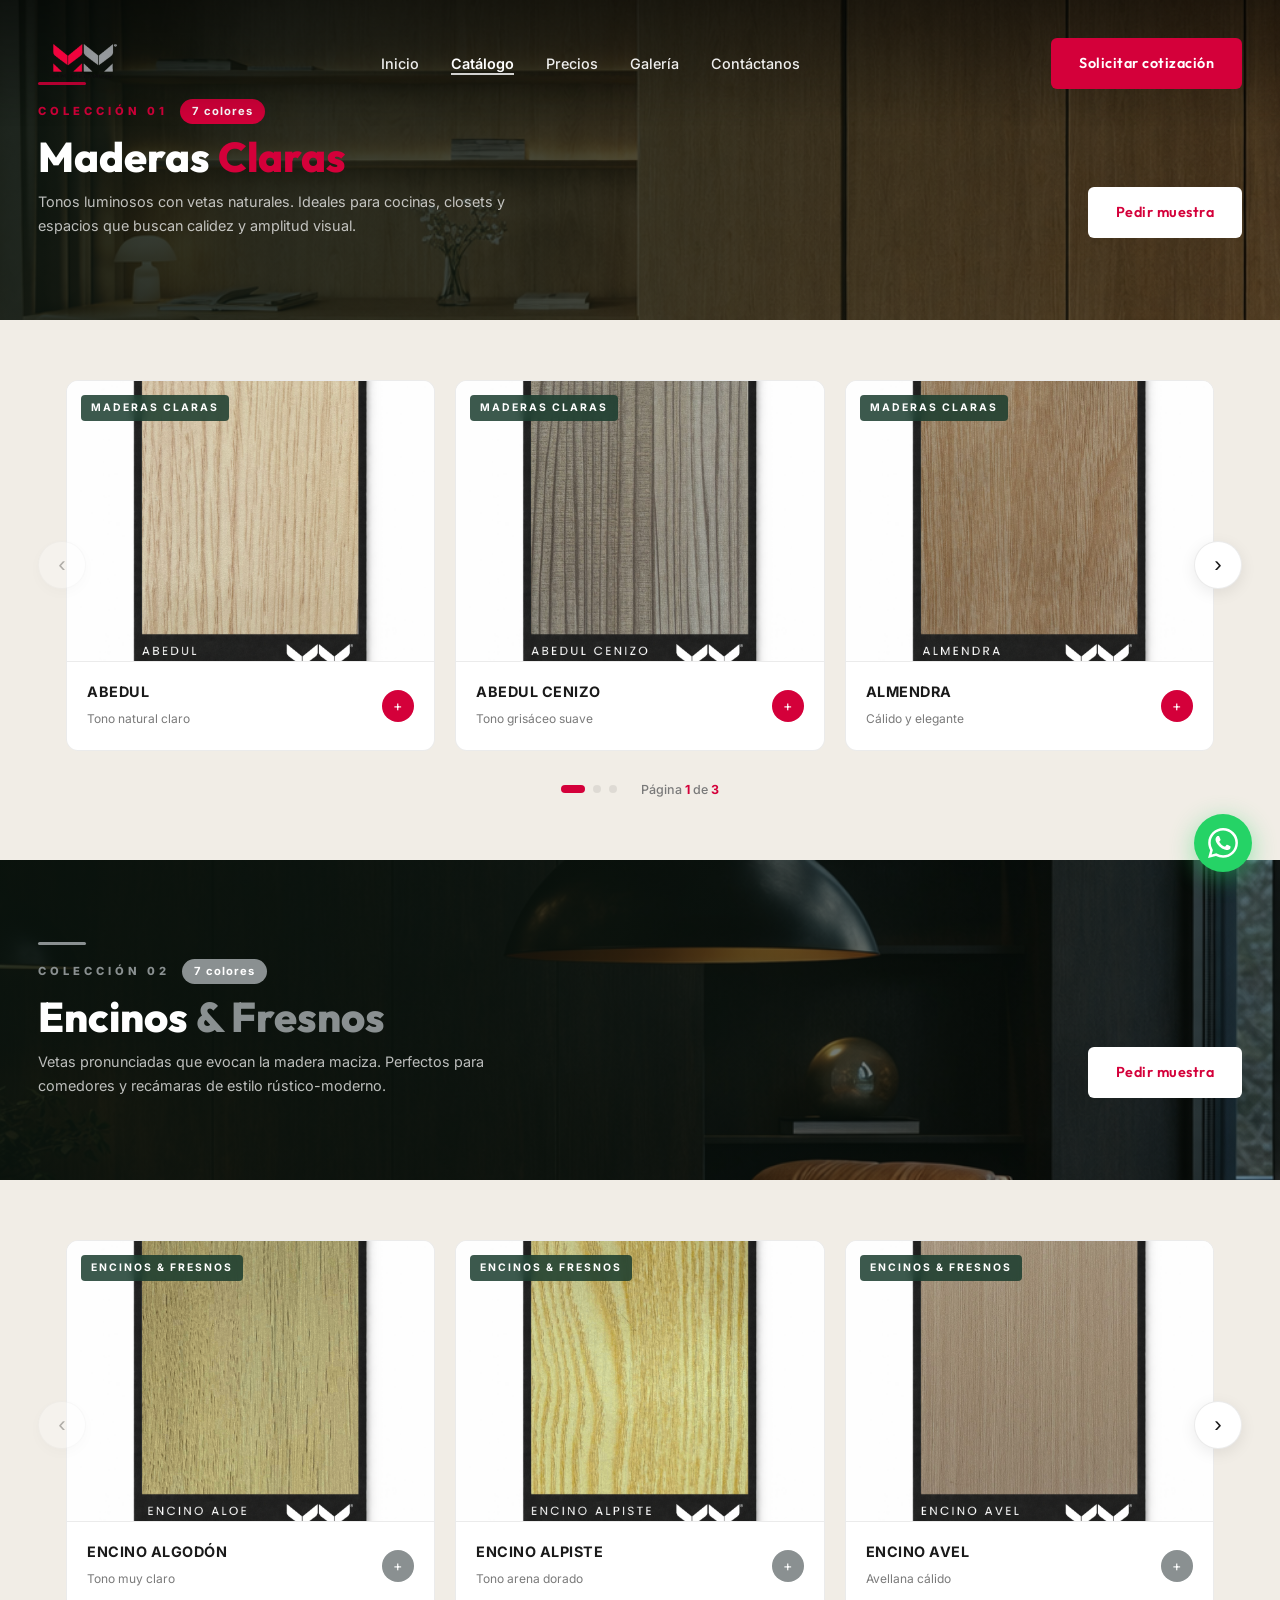
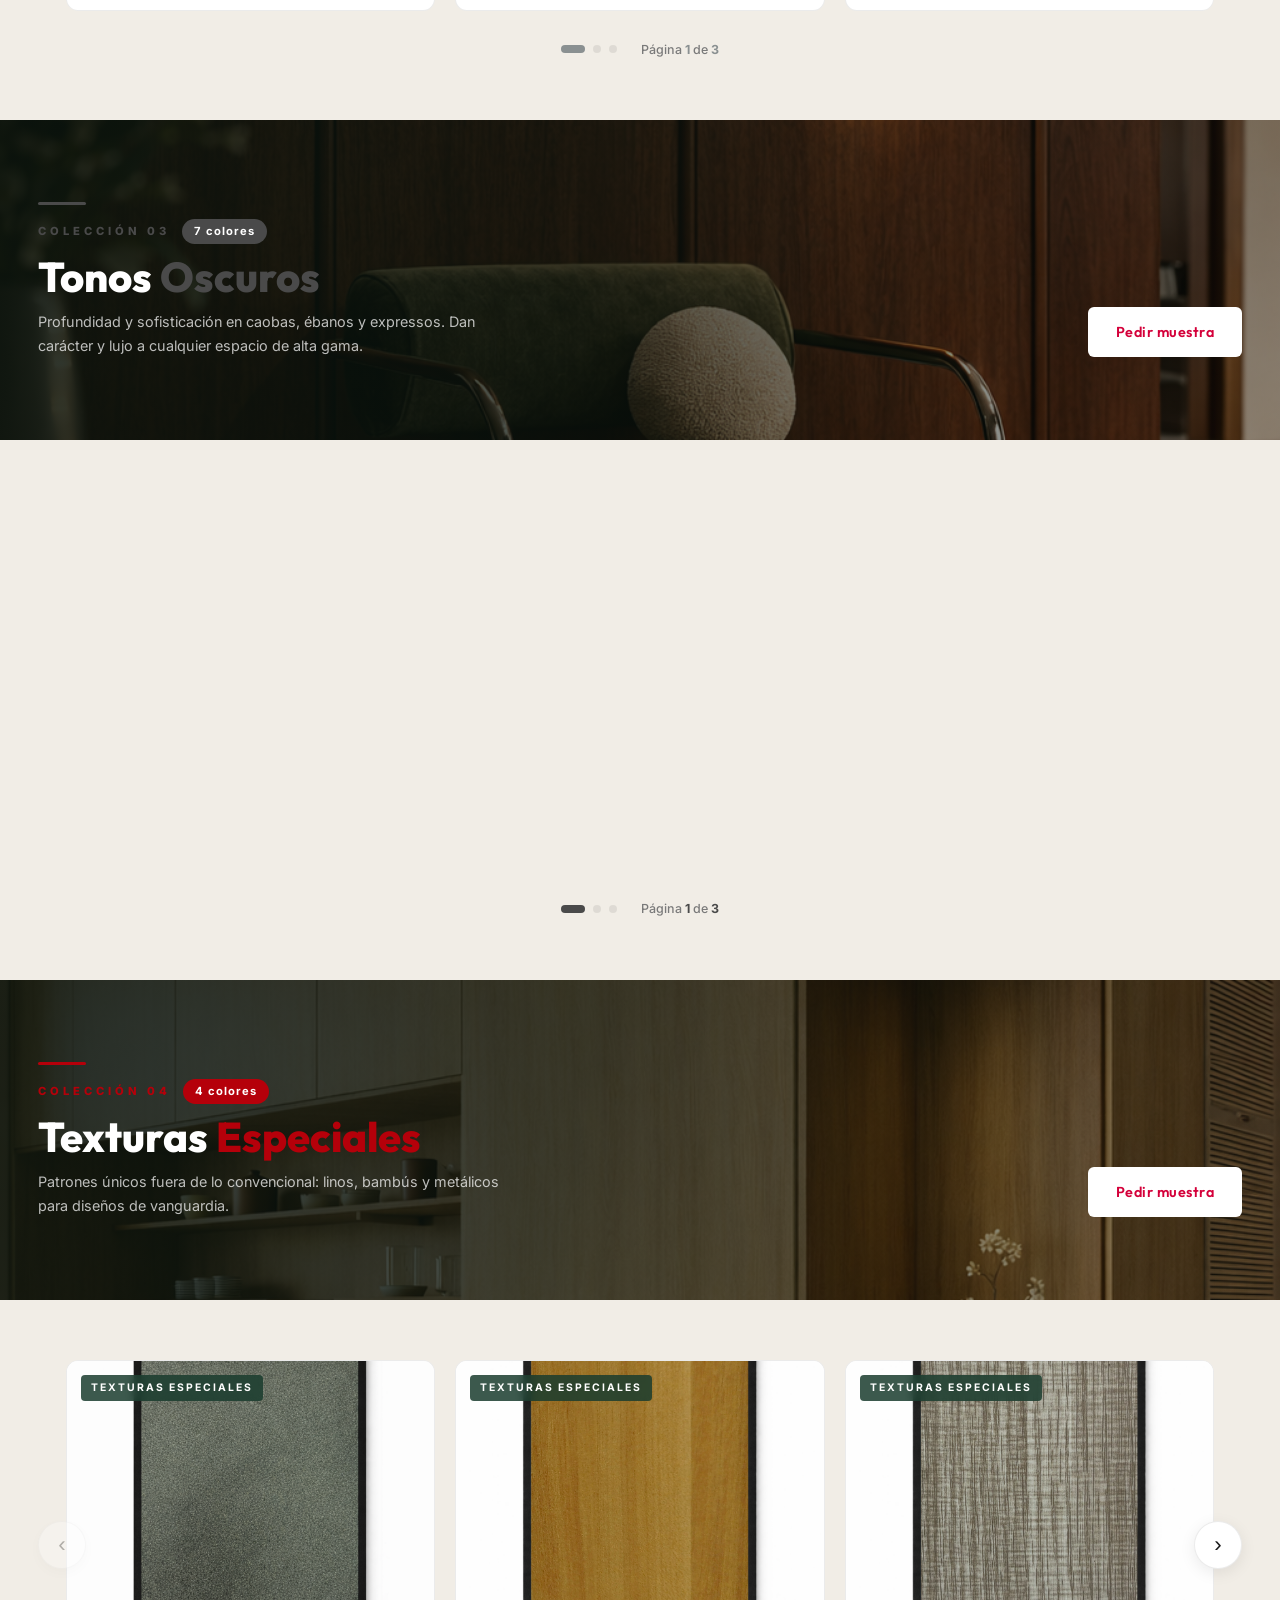
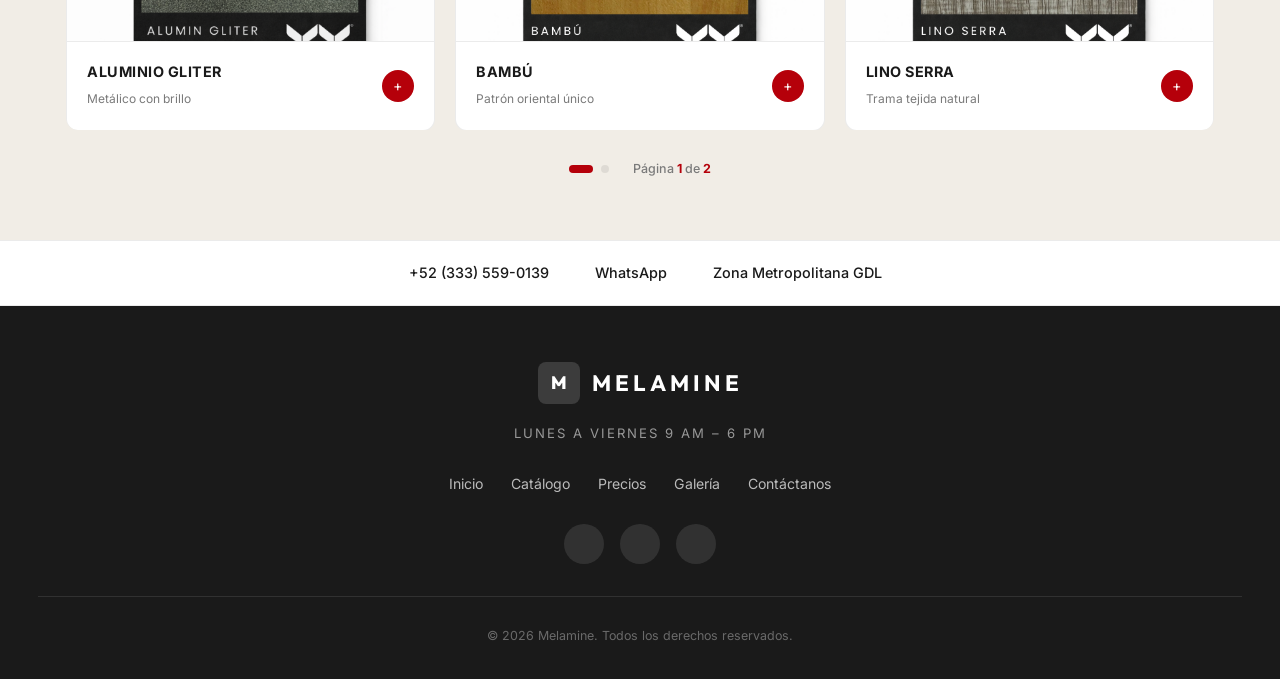
==== commit 1ecf1ab8: "cambio catalogo" ====
--- a/html/catalogo.html
+++ b/html/catalogo.html
@@ -4,7 +4,8 @@
 <head>
   <meta charset="UTF-8">
   <meta name="viewport" content="width=device-width, initial-scale=1.0">
-  <meta name="description" content="Catálogo de melamina – Maderas claras, encinos, tonos oscuros y texturas especiales.">
+  <meta name="description"
+    content="Catálogo de melamina – Maderas claras, encinos, tonos oscuros y texturas especiales.">
   <title>Catálogo | Melamine</title>
   <link rel="stylesheet" href="../css/base.css">
   <link rel="stylesheet" href="../css/layout.css">
@@ -14,49 +15,25 @@
 
   <style>
 
-    /* 
-       FILTER STRIP
-     */
-    .cat-filter-strip {
-      background: rgba(241,237,230,0.97);
-      backdrop-filter: blur(16px);
-      border-bottom: 1px solid var(--divider);
-      margin-top: 72px;
-    }
-    .cat-filter-inner {
-      display: flex;
-      justify-content: center;
-      overflow-x: auto;
-      scrollbar-width: none;
-    }
-    .cat-filter-inner::-webkit-scrollbar { display: none; }
-    .cat-tab {
-      display: flex;
-      align-items: center;
-      gap: 8px;
-      padding: 16px 22px;
-      font-family: var(--font-body);
-      font-size: 0.85rem;
-      font-weight: 500;
-      color: var(--text-muted);
-      background: none;
-      border: none;
-      border-bottom: 3px solid transparent;
-      cursor: pointer;
-      white-space: nowrap;
-      transition: var(--transition);
-    }
-    .cat-tab:hover { color: var(--text-dark); }
-    .cat-tab.active { color: var(--green-mid); border-bottom-color: var(--green-mid); font-weight: 700; }
-    .tab-dot { width: 8px; height: 8px; border-radius: 50%; flex-shrink: 0; }
 
     /* 
        CATEGORY SECTION (banner + carousel)
      */
-    #claras    { --accent: #D4003A; }
-    #encinos   { --accent: #8A9091; }
-    #oscuras   { --accent: #4a4a4a; }
-    #especiales{ --accent: #B5000A; }
+    #claras {
+      --accent: #D4003A;
+    }
+
+    #encinos {
+      --accent: #8A9091;
+    }
+
+    #oscuras {
+      --accent: #4a4a4a;
+    }
+
+    #especiales {
+      --accent: #B5000A;
+    }
 
     /* Banner (photo background header) */
     .cat-banner {
@@ -66,23 +43,25 @@
       align-items: center;
       overflow: hidden;
     }
+
     .cat-banner-bg {
       position: absolute;
       inset: 0;
-      width: 100%; height: 100%;
+      width: 100%;
+      height: 100%;
       object-fit: cover;
       display: block;
     }
+
     .cat-banner-overlay {
       position: absolute;
       inset: 0;
-      background: linear-gradient(
-        105deg,
-        rgba(10,20,14,0.88) 0%,
-        rgba(10,20,14,0.72) 45%,
-        rgba(10,20,14,0.30) 100%
-      );
-    }
+      background: linear-gradient(105deg,
+          rgba(10, 20, 14, 0.88) 0%,
+          rgba(10, 20, 14, 0.72) 45%,
+          rgba(10, 20, 14, 0.30) 100%);
+    }
+
     .cat-banner-content {
       position: relative;
       z-index: 2;
@@ -95,23 +74,44 @@
       align-items: flex-end;
       gap: 20px;
     }
-    .cat-banner-left { flex: 1; }
+
+    .cat-banner-left {
+      flex: 1;
+    }
+
     .cat-accent-line {
-      width: 48px; height: 3px;
+      width: 48px;
+      height: 3px;
       background: var(--accent, var(--gold-light));
       border-radius: 2px;
       margin-bottom: 14px;
     }
-    .cat-section-eyebrow { display: flex; align-items: center; gap: 12px; margin-bottom: 10px; }
+
+    .cat-section-eyebrow {
+      display: flex;
+      align-items: center;
+      gap: 12px;
+      margin-bottom: 10px;
+    }
+
     .cat-section-num {
-      font-size: 0.7rem; font-weight: 800; letter-spacing: 4px;
-      text-transform: uppercase; color: var(--accent, var(--gold-light));
-    }
+      font-size: 0.7rem;
+      font-weight: 800;
+      letter-spacing: 4px;
+      text-transform: uppercase;
+      color: var(--accent, var(--gold-light));
+    }
+
     .cat-count-badge {
-      background: var(--accent, var(--gold-light)); color: #fff;
-      font-size: 0.7rem; font-weight: 700; letter-spacing: 1px;
-      padding: 3px 12px; border-radius: 50px;
-    }
+      background: var(--accent, var(--gold-light));
+      color: #fff;
+      font-size: 0.7rem;
+      font-weight: 700;
+      letter-spacing: 1px;
+      padding: 3px 12px;
+      border-radius: 50px;
+    }
+
     .cat-section-title {
       font-family: var(--font-heading);
       font-size: clamp(1.8rem, 3.5vw, 2.6rem);
@@ -120,34 +120,58 @@
       margin-bottom: 10px;
       line-height: 1.1;
     }
-    .cat-section-title span { color: var(--accent, var(--gold-light)); }
+
+    .cat-section-title span {
+      color: var(--accent, var(--gold-light));
+    }
+
     .cat-section-desc {
       font-size: 0.9rem;
-      color: rgba(255,255,255,0.72);
+      color: rgba(255, 255, 255, 0.72);
       max-width: 480px;
       line-height: 1.65;
     }
-    .cat-banner-right { flex-shrink: 0; }
+
+    .cat-banner-right {
+      flex-shrink: 0;
+    }
 
     /* Carousel wrapper (below the banner) */
     .cat-carousel-wrap {
       padding: 60px 0;
     }
-    .cat-section:nth-child(odd)  .cat-carousel-wrap { background: var(--bg-white); }
-    .cat-section:nth-child(even) .cat-carousel-wrap { background: var(--bg-cream); }
+
+    .cat-section:nth-child(odd) .cat-carousel-wrap {
+      background: var(--bg-white);
+    }
+
+    .cat-section:nth-child(even) .cat-carousel-wrap {
+      background: var(--bg-cream);
+    }
 
     /* 
        CAROUSEL ENGINE
      */
-    .carousel { position: relative; padding: 0 28px; }
-    .car-viewport { overflow: hidden; border-radius: var(--radius-card); }
+    .carousel {
+      position: relative;
+      padding: 0 28px;
+    }
+
+    .car-viewport {
+      overflow: hidden;
+      border-radius: var(--radius-card);
+    }
+
     .car-track {
       display: flex;
       gap: 20px;
-      transition: transform 0.55s cubic-bezier(0.25,0.46,0.45,0.94);
+      transition: transform 0.55s cubic-bezier(0.25, 0.46, 0.45, 0.94);
       will-change: transform;
     }
-    .car-item { flex: 0 0 calc((100% - 40px) / 3); }
+
+    .car-item {
+      flex: 0 0 calc((100% - 40px) / 3);
+    }
 
     /* Card */
     .cat-card {
@@ -160,99 +184,200 @@
       display: flex;
       flex-direction: column;
     }
+
     .cat-card:hover {
       transform: translateY(-6px);
-      box-shadow: 0 20px 50px rgba(0,0,0,.10);
+      box-shadow: 0 20px 50px rgba(0, 0, 0, .10);
       border-color: var(--accent, var(--green-mid));
     }
+
     .cat-card-img {
       position: relative;
       height: 280px;
       overflow: hidden;
       background: var(--bg-cream-mid);
     }
+
     .cat-card-img img {
-      width: 100%; height: 100%;
-      object-fit: cover; display: block;
-      transition: transform 0.6s cubic-bezier(0.25,0.46,0.45,0.94);
-    }
-    .cat-card:hover .cat-card-img img { transform: scale(1.07); }
+      width: 100%;
+      height: 100%;
+      object-fit: cover;
+      display: block;
+      transition: transform 0.6s cubic-bezier(0.25, 0.46, 0.45, 0.94);
+    }
+
+    .cat-card:hover .cat-card-img img {
+      transform: scale(1.07);
+    }
+
     .cat-card-overlay {
-      position: absolute; inset: 0;
-      background: linear-gradient(to top, rgba(15,30,20,.72) 0%, transparent 55%);
-      display: flex; align-items: flex-end; padding: 20px;
-      opacity: 0; transition: opacity .35s ease;
-    }
-    .cat-card:hover .cat-card-overlay { opacity: 1; }
+      position: absolute;
+      inset: 0;
+      background: linear-gradient(to top, rgba(15, 30, 20, .72) 0%, transparent 55%);
+      display: flex;
+      align-items: flex-end;
+      padding: 20px;
+      opacity: 0;
+      transition: opacity .35s ease;
+    }
+
+    .cat-card:hover .cat-card-overlay {
+      opacity: 1;
+    }
+
     .cat-card-overlay-label {
       font-family: var(--font-heading);
-      font-size: 1rem; font-weight: 700; color: #fff;
-      letter-spacing: 1px; text-transform: uppercase;
-    }
+      font-size: 1rem;
+      font-weight: 700;
+      color: #fff;
+      letter-spacing: 1px;
+      text-transform: uppercase;
+    }
+
     .cat-card-badge {
-      position: absolute; top: 14px; left: 14px;
-      background: rgba(26,61,46,.85); color: #fff;
-      font-size: 0.65rem; font-weight: 700; letter-spacing: 2px;
-      text-transform: uppercase; padding: 4px 10px;
-      border-radius: 4px; backdrop-filter: blur(4px);
-    }
+      position: absolute;
+      top: 14px;
+      left: 14px;
+      background: rgba(26, 61, 46, .85);
+      color: #fff;
+      font-size: 0.65rem;
+      font-weight: 700;
+      letter-spacing: 2px;
+      text-transform: uppercase;
+      padding: 4px 10px;
+      border-radius: 4px;
+      backdrop-filter: blur(4px);
+    }
+
     .cat-card-footer {
       padding: 18px 20px;
       border-top: 1px solid var(--divider);
-      display: flex; align-items: center; justify-content: space-between; gap: 10px;
-    }
+      display: flex;
+      align-items: center;
+      justify-content: space-between;
+      gap: 10px;
+    }
+
     .cat-card-footer strong {
-      font-size: 0.9rem; font-weight: 700; color: var(--text-dark);
-      text-transform: uppercase; letter-spacing: .5px; display: block;
-    }
-    .cat-card-footer span { font-size: 0.75rem; color: var(--text-muted); }
+      font-size: 0.9rem;
+      font-weight: 700;
+      color: var(--text-dark);
+      text-transform: uppercase;
+      letter-spacing: .5px;
+      display: block;
+    }
+
+    .cat-card-footer span {
+      font-size: 0.75rem;
+      color: var(--text-muted);
+    }
+
     .cat-card-action {
-      width: 32px; height: 32px; border-radius: 50%;
+      width: 32px;
+      height: 32px;
+      border-radius: 50%;
       background: var(--accent, var(--green-mid));
-      display: flex; align-items: center; justify-content: center;
-      color: #fff; font-size: .9rem; flex-shrink: 0;
+      display: flex;
+      align-items: center;
+      justify-content: center;
+      color: #fff;
+      font-size: .9rem;
+      flex-shrink: 0;
       transition: var(--transition);
     }
-    .cat-card:hover .cat-card-action { transform: scale(1.1); }
+
+    .cat-card:hover .cat-card-action {
+      transform: scale(1.1);
+    }
 
     /* Carousel arrows */
     .car-btn {
-      position: absolute; top: 50%; transform: translateY(-50%);
-      z-index: 10; width: 48px; height: 48px; border-radius: 50%;
-      background: var(--bg-white); border: 1.5px solid var(--divider);
-      cursor: pointer; display: flex; align-items: center; justify-content: center;
-      color: var(--text-dark); font-size: 1.4rem; line-height: 1;
-      transition: var(--transition); box-shadow: 0 4px 16px rgba(0,0,0,.08);
-    }
+      position: absolute;
+      top: 50%;
+      transform: translateY(-50%);
+      z-index: 10;
+      width: 48px;
+      height: 48px;
+      border-radius: 50%;
+      background: var(--bg-white);
+      border: 1.5px solid var(--divider);
+      cursor: pointer;
+      display: flex;
+      align-items: center;
+      justify-content: center;
+      color: var(--text-dark);
+      font-size: 1.4rem;
+      line-height: 1;
+      transition: var(--transition);
+      box-shadow: 0 4px 16px rgba(0, 0, 0, .08);
+    }
+
     .car-btn:hover {
       background: var(--accent, var(--green-mid));
       border-color: var(--accent, var(--green-mid));
-      color: #fff; box-shadow: 0 6px 24px rgba(0,0,0,.14);
-    }
-    .car-btn:disabled { opacity: .3; cursor: not-allowed; }
+      color: #fff;
+      box-shadow: 0 6px 24px rgba(0, 0, 0, .14);
+    }
+
+    .car-btn:disabled {
+      opacity: .3;
+      cursor: not-allowed;
+    }
+
     .car-btn:disabled:hover {
-      background: var(--bg-white); border-color: var(--divider);
-      color: var(--text-dark); box-shadow: 0 4px 16px rgba(0,0,0,.08);
-    }
-    .car-prev { left: 0; }
-    .car-next { right: 0; }
+      background: var(--bg-white);
+      border-color: var(--divider);
+      color: var(--text-dark);
+      box-shadow: 0 4px 16px rgba(0, 0, 0, .08);
+    }
+
+    .car-prev {
+      left: 0;
+    }
+
+    .car-next {
+      right: 0;
+    }
 
     .car-footer {
-      display: flex; align-items: center; justify-content: center;
-      gap: 24px; margin-top: 28px;
-    }
-    .car-dots { display: flex; gap: 8px; }
+      display: flex;
+      align-items: center;
+      justify-content: center;
+      gap: 24px;
+      margin-top: 28px;
+    }
+
+    .car-dots {
+      display: flex;
+      gap: 8px;
+    }
+
     .car-dot {
-      width: 8px; height: 8px; border-radius: 50%;
-      background: var(--divider); border: none; cursor: pointer;
-      transition: var(--transition); padding: 0;
-    }
+      width: 8px;
+      height: 8px;
+      border-radius: 50%;
+      background: var(--divider);
+      border: none;
+      cursor: pointer;
+      transition: var(--transition);
+      padding: 0;
+    }
+
     .car-dot.active {
       background: var(--accent, var(--green-mid));
-      width: 24px; border-radius: 4px;
-    }
-    .car-counter { font-size: .78rem; color: var(--text-muted); font-weight: 500; }
-    .car-counter strong { color: var(--accent, var(--green-mid)); }
+      width: 24px;
+      border-radius: 4px;
+    }
+
+    .car-counter {
+      font-size: .78rem;
+      color: var(--text-muted);
+      font-weight: 500;
+    }
+
+    .car-counter strong {
+      color: var(--accent, var(--green-mid));
+    }
 
     /* 
        CTA BANNER (simple green)
@@ -262,115 +387,277 @@
        MODAL
      */
     .modal-overlay {
-      position: fixed; inset: 0;
-      background: rgba(10,20,14,.88);
+      position: fixed;
+      inset: 0;
+      background: rgba(10, 20, 14, .88);
       z-index: 9999;
-      display: flex; align-items: center; justify-content: center;
+      display: flex;
+      align-items: center;
+      justify-content: center;
       padding: 20px;
-      opacity: 0; visibility: hidden;
+      opacity: 0;
+      visibility: hidden;
       transition: opacity .3s ease, visibility .3s ease;
     }
-    .modal-overlay.open { opacity: 1; visibility: visible; }
+
+    .modal-overlay.open {
+      opacity: 1;
+      visibility: visible;
+    }
+
     .modal-box {
       background: var(--bg-white);
       border-radius: 18px;
-      width: 100%; max-width: 940px;
+      width: 100%;
+      max-width: 940px;
       max-height: 92vh;
       overflow: hidden;
       display: grid;
       grid-template-columns: 300px 1fr;
       position: relative;
       transform: scale(.92) translateY(20px);
-      transition: transform .35s cubic-bezier(0.25,0.46,0.45,0.94);
-      box-shadow: 0 40px 100px rgba(0,0,0,.35);
-    }
-    .modal-overlay.open .modal-box { transform: scale(1) translateY(0); }
+      transition: transform .35s cubic-bezier(0.25, 0.46, 0.45, 0.94);
+      box-shadow: 0 40px 100px rgba(0, 0, 0, .35);
+    }
+
+    .modal-overlay.open .modal-box {
+      transform: scale(1) translateY(0);
+    }
+
     .modal-close {
-      position: absolute; top: 14px; right: 16px; z-index: 10;
-      width: 34px; height: 34px; border-radius: 50%;
-      background: var(--bg-cream-mid); border: none; cursor: pointer;
-      font-size: 1.3rem; color: var(--text-dark);
-      display: flex; align-items: center; justify-content: center;
+      position: absolute;
+      top: 14px;
+      right: 16px;
+      z-index: 10;
+      width: 34px;
+      height: 34px;
+      border-radius: 50%;
+      background: var(--bg-cream-mid);
+      border: none;
+      cursor: pointer;
+      font-size: 1.3rem;
+      color: var(--text-dark);
+      display: flex;
+      align-items: center;
+      justify-content: center;
       transition: var(--transition);
     }
-    .modal-close:hover { background: #e0d8ce; transform: scale(1.08); }
+
+    .modal-close:hover {
+      background: #e0d8ce;
+      transform: scale(1.08);
+    }
+
     .modal-left {
       background: var(--bg-cream);
-      display: flex; flex-direction: column;
+      display: flex;
+      flex-direction: column;
       border-right: 1px solid var(--divider);
       overflow-y: auto;
     }
-    .modal-swatch { width: 100%; aspect-ratio: 1; overflow: hidden; flex-shrink: 0; }
-    .modal-swatch img { width: 100%; height: 100%; object-fit: cover; display: block; }
-    .modal-info { padding: 22px 24px 28px; flex: 1; }
+
+    .modal-swatch {
+      width: 100%;
+      aspect-ratio: 1;
+      overflow: hidden;
+      flex-shrink: 0;
+    }
+
+    .modal-swatch img {
+      width: 100%;
+      height: 100%;
+      object-fit: cover;
+      display: block;
+    }
+
+    .modal-info {
+      padding: 22px 24px 28px;
+      flex: 1;
+    }
+
     .modal-cat-badge {
       display: inline-block;
-      font-size: .65rem; font-weight: 700; letter-spacing: 2px; text-transform: uppercase;
-      background: var(--green-dark); color: #fff;
-      padding: 3px 10px; border-radius: 4px; margin-bottom: 10px;
-    }
+      font-size: .65rem;
+      font-weight: 700;
+      letter-spacing: 2px;
+      text-transform: uppercase;
+      background: var(--green-dark);
+      color: #fff;
+      padding: 3px 10px;
+      border-radius: 4px;
+      margin-bottom: 10px;
+    }
+
     .modal-name {
-      font-family: var(--font-heading); font-size: 1.35rem; font-weight: 800;
-      color: var(--text-dark); text-transform: uppercase; letter-spacing: .5px; margin-bottom: 14px;
-    }
-    .modal-specs { list-style: none; padding: 0; margin-bottom: 20px; }
+      font-family: var(--font-heading);
+      font-size: 1.35rem;
+      font-weight: 800;
+      color: var(--text-dark);
+      text-transform: uppercase;
+      letter-spacing: .5px;
+      margin-bottom: 14px;
+    }
+
+    .modal-specs {
+      list-style: none;
+      padding: 0;
+      margin-bottom: 20px;
+    }
+
     .modal-specs li {
-      font-size: .82rem; color: var(--text-body); padding: 7px 0;
-      border-bottom: 1px solid var(--divider); display: flex; gap: 6px;
-    }
-    .modal-specs li:last-child { border-bottom: none; }
-    .modal-specs li strong { color: var(--text-dark); min-width: 70px; }
-    .modal-cta { width: 100%; justify-content: center; }
-    .modal-right { display: flex; flex-direction: column; overflow-y: auto; padding: 24px; gap: 16px; }
+      font-size: .82rem;
+      color: var(--text-body);
+      padding: 7px 0;
+      border-bottom: 1px solid var(--divider);
+      display: flex;
+      gap: 6px;
+    }
+
+    .modal-specs li:last-child {
+      border-bottom: none;
+    }
+
+    .modal-specs li strong {
+      color: var(--text-dark);
+      min-width: 70px;
+    }
+
+    .modal-cta {
+      width: 100%;
+      justify-content: center;
+    }
+
+    .modal-right {
+      display: flex;
+      flex-direction: column;
+      overflow-y: auto;
+      padding: 24px;
+      gap: 16px;
+    }
+
     .modal-examples-label {
-      font-size: .72rem; font-weight: 700; letter-spacing: 3px;
-      text-transform: uppercase; color: var(--text-muted);
-    }
+      font-size: .72rem;
+      font-weight: 700;
+      letter-spacing: 3px;
+      text-transform: uppercase;
+      color: var(--text-muted);
+    }
+
     .modal-main-wrap {
-      flex: 1; min-height: 260px; border-radius: 12px;
-      overflow: hidden; background: var(--bg-cream-mid); position: relative;
-    }
+      flex: 1;
+      min-height: 260px;
+      border-radius: 12px;
+      overflow: hidden;
+      background: var(--bg-cream-mid);
+      position: relative;
+    }
+
     .modal-main-wrap img {
-      width: 100%; height: 100%; object-fit: cover; display: block;
+      width: 100%;
+      height: 100%;
+      object-fit: cover;
+      display: block;
       transition: opacity .25s ease;
     }
-    .modal-main-wrap.fading img { opacity: 0; }
+
+    .modal-main-wrap.fading img {
+      opacity: 0;
+    }
+
     .modal-no-examples {
-      flex: 1; display: flex; flex-direction: column; align-items: center; justify-content: center;
-      text-align: center; gap: 8px; padding: 40px;
-      color: var(--text-muted); border: 2px dashed var(--divider); border-radius: 12px;
-    }
-    .modal-no-examples span { font-size: 2rem; opacity: .4; }
-    .modal-thumbs { display: flex; gap: 10px; flex-wrap: wrap; }
+      flex: 1;
+      display: flex;
+      flex-direction: column;
+      align-items: center;
+      justify-content: center;
+      text-align: center;
+      gap: 8px;
+      padding: 40px;
+      color: var(--text-muted);
+      border: 2px dashed var(--divider);
+      border-radius: 12px;
+    }
+
+    .modal-no-examples span {
+      font-size: 2rem;
+      opacity: .4;
+    }
+
+    .modal-thumbs {
+      display: flex;
+      gap: 10px;
+      flex-wrap: wrap;
+    }
+
     .modal-thumb {
-      width: 80px; height: 64px; border-radius: 8px; overflow: hidden;
-      cursor: pointer; flex-shrink: 0; border: 2px solid transparent;
-      transition: var(--transition); background: var(--bg-cream-mid);
-    }
-    .modal-thumb img { width: 100%; height: 100%; object-fit: cover; display: block; }
-    .modal-thumb:hover { border-color: var(--green-mid); transform: translateY(-2px); }
-    .modal-thumb.active { border-color: var(--green-mid); box-shadow: 0 0 0 2px rgba(58,125,92,.3); }
+      width: 80px;
+      height: 64px;
+      border-radius: 8px;
+      overflow: hidden;
+      cursor: pointer;
+      flex-shrink: 0;
+      border: 2px solid transparent;
+      transition: var(--transition);
+      background: var(--bg-cream-mid);
+    }
+
+    .modal-thumb img {
+      width: 100%;
+      height: 100%;
+      object-fit: cover;
+      display: block;
+    }
+
+    .modal-thumb:hover {
+      border-color: var(--green-mid);
+      transform: translateY(-2px);
+    }
+
+    .modal-thumb.active {
+      border-color: var(--green-mid);
+      box-shadow: 0 0 0 2px rgba(58, 125, 92, .3);
+    }
 
     /* 
        ANIMATIONS
      */
-    .anim { opacity: 0; transform: translateY(28px); transition: opacity .6s ease, transform .6s ease; }
-    .anim.visible { opacity: 1; transform: none; }
+    .anim {
+      opacity: 0;
+      transform: translateY(28px);
+      transition: opacity .6s ease, transform .6s ease;
+    }
+
+    .anim.visible {
+      opacity: 1;
+      transform: none;
+    }
 
     /* 
        RESPONSIVE
      */
     @media (max-width: 1023px) {
-      .car-item { flex: 0 0 calc((100% - 20px) / 2); }
-    }
+      .car-item {
+        flex: 0 0 calc((100% - 20px) / 2);
+      }
+    }
+
     @media (max-width: 767px) {
-      .car-item { flex: 0 0 100%; }
-      .cat-filter-strip { position: sticky; top: 54px; z-index: 90; }
-      .cat-filter-inner { justify-content: flex-start; }
-      .cat-banner-content { flex-direction: column; align-items: flex-start; }
+      .car-item {
+        flex: 0 0 100%;
+      }
+
+
+      .cat-banner-content {
+        flex-direction: column;
+        align-items: flex-start;
+      }
 
       /* Modal – single scrollable column on mobile */
-      .modal-overlay { padding: 0; align-items: flex-end; }
+      .modal-overlay {
+        padding: 0;
+        align-items: flex-end;
+      }
+
       .modal-box {
         grid-template-columns: 1fr;
         max-height: 92vh;
@@ -380,17 +667,25 @@
         width: 100%;
         max-width: 100%;
       }
+
       .modal-left {
         border-right: none;
         border-bottom: 1px solid var(--divider);
         overflow-y: visible;
       }
-      .modal-swatch { aspect-ratio: 4/3; }
+
+      .modal-swatch {
+        aspect-ratio: 4/3;
+      }
+
       .modal-right {
         overflow-y: visible;
         padding: 20px 16px;
       }
-      .modal-main-wrap { min-height: 200px; }
+
+      .modal-main-wrap {
+        min-height: 200px;
+      }
     }
   </style>
 </head>
@@ -417,26 +712,7 @@
 
 
 
-  <!--  Filter strip  -->
-  <div class="cat-filter-strip" id="filterStrip">
-    <div class="container">
-      <div class="cat-filter-inner">
-        <button class="cat-tab active" data-target="all">Todas las colecciones</button>
-        <button class="cat-tab" data-target="claras">
-          <span class="tab-dot" style="background:#D4003A;"></span>Maderas Claras
-        </button>
-        <button class="cat-tab" data-target="encinos">
-          <span class="tab-dot" style="background:#8A9091;"></span>Encinos &amp; Fresnos
-        </button>
-        <button class="cat-tab" data-target="oscuras">
-          <span class="tab-dot" style="background:#4a4a4a;"></span>Tonos Oscuros
-        </button>
-        <button class="cat-tab" data-target="especiales">
-          <span class="tab-dot" style="background:#B5000A;"></span>Texturas Especiales
-        </button>
-      </div>
-    </div>
-  </div>
+
 
 
   <!-- 
@@ -456,7 +732,8 @@
             <span class="cat-count-badge">7 colores</span>
           </div>
           <h2 class="cat-section-title">Maderas <span>Claras</span></h2>
-          <p class="cat-section-desc">Tonos luminosos con vetas naturales. Ideales para cocinas, closets y espacios que buscan calidez y amplitud visual.</p>
+          <p class="cat-section-desc">Tonos luminosos con vetas naturales. Ideales para cocinas, closets y espacios que
+            buscan calidez y amplitud visual.</p>
         </div>
         <div class="cat-banner-right">
           <a href="contacto.html" class="btn btn-white">Pedir muestra</a>
@@ -472,110 +749,118 @@
           <div class="car-viewport">
             <div class="car-track">
 
-              <div class="car-item"><div class="cat-card"
-                data-name="ABEDUL" data-category="Maderas Claras"
-                data-muestra="../imagenes/Fotos_Madera/ABEDUL/muestra.png"
-                data-ejemplos='["../imagenes/Fotos_Madera/ABEDUL/ABEDUL%20R.png","../imagenes/Fotos_Madera/ABEDUL/abedul%20q.png"]'>
-                <div class="cat-card-img">
-                  <img src="../imagenes/Fotos_Madera/ABEDUL/muestra.png" alt="ABEDUL" loading="lazy">
-                  <span class="cat-card-badge">Maderas Claras</span>
-                  <div class="cat-card-overlay"><span class="cat-card-overlay-label">Ver ejemplos</span></div>
-                </div>
-                <div class="cat-card-footer">
-                  <div><strong>ABEDUL</strong><span>Tono natural claro</span></div>
-                  <div class="cat-card-action">&#43;</div>
-                </div>
-              </div></div>
-
-              <div class="car-item"><div class="cat-card"
-                data-name="ABEDUL CENIZO" data-category="Maderas Claras"
-                data-muestra="../imagenes/Fotos_Madera/ABEDUL%20CENIZO/muestra.png"
-                data-ejemplos='["../imagenes/Fotos_Madera/ABEDUL%20CENIZO/abedul%20cenizo%20r%20(1).png","../imagenes/Fotos_Madera/ABEDUL%20CENIZO/abedul%20cenizo%20r%20(2).png","../imagenes/Fotos_Madera/ABEDUL%20CENIZO/abedul%20cenizo%20r%20(3).png"]'>
-                <div class="cat-card-img">
-                  <img src="../imagenes/Fotos_Madera/ABEDUL%20CENIZO/muestra.png" alt="ABEDUL CENIZO" loading="lazy">
-                  <span class="cat-card-badge">Maderas Claras</span>
-                  <div class="cat-card-overlay"><span class="cat-card-overlay-label">Ver ejemplos</span></div>
-                </div>
-                <div class="cat-card-footer">
-                  <div><strong>Abedul Cenizo</strong><span>Tono grisáceo suave</span></div>
-                  <div class="cat-card-action">&#43;</div>
-                </div>
-              </div></div>
-
-              <div class="car-item"><div class="cat-card"
-                data-name="ALMENDRA" data-category="Maderas Claras"
-                data-muestra="../imagenes/Fotos_Madera/Almendra/muestra.png"
-                data-ejemplos='["../imagenes/Fotos_Madera/Almendra/Almendra.png","../imagenes/Fotos_Madera/Almendra/almendra2.png","../imagenes/Fotos_Madera/Almendra/almendra3.png"]'>
-                <div class="cat-card-img">
-                  <img src="../imagenes/Fotos_Madera/Almendra/muestra.png" alt="ALMENDRA" loading="lazy">
-                  <span class="cat-card-badge">Maderas Claras</span>
-                  <div class="cat-card-overlay"><span class="cat-card-overlay-label">Ver ejemplos</span></div>
-                </div>
-                <div class="cat-card-footer">
-                  <div><strong>Almendra</strong><span>Cálido y elegante</span></div>
-                  <div class="cat-card-action">&#43;</div>
-                </div>
-              </div></div>
-
-              <div class="car-item"><div class="cat-card"
-                data-name="AMAPA" data-category="Maderas Claras"
-                data-muestra="../imagenes/Fotos_Madera/AMAPA/muestra.png"
-                data-ejemplos='["../imagenes/Fotos_Madera/AMAPA/AMAPA%20R.png","../imagenes/Fotos_Madera/AMAPA/amapa%202.png","../imagenes/Fotos_Madera/AMAPA/amapa%203.png"]'>
-                <div class="cat-card-img">
-                  <img src="../imagenes/Fotos_Madera/AMAPA/muestra.png" alt="AMAPA" loading="lazy">
-                  <span class="cat-card-badge">Maderas Claras</span>
-                  <div class="cat-card-overlay"><span class="cat-card-overlay-label">Ver ejemplos</span></div>
-                </div>
-                <div class="cat-card-footer">
-                  <div><strong>Amapa</strong><span>Madera tropical clara</span></div>
-                  <div class="cat-card-action">&#43;</div>
-                </div>
-              </div></div>
-
-              <div class="car-item"><div class="cat-card"
-                data-name="AMAYA" data-category="Maderas Claras"
-                data-muestra="../imagenes/Fotos_Madera/AMAYA/muestra.png"
-                data-ejemplos='["../imagenes/Fotos_Madera/AMAYA/amaya%20r.png","../imagenes/Fotos_Madera/AMAYA/amaya%20r2.png","../imagenes/Fotos_Madera/AMAYA/amaya3.png"]'>
-                <div class="cat-card-img">
-                  <img src="../imagenes/Fotos_Madera/AMAYA/muestra.png" alt="AMAYA" loading="lazy">
-                  <span class="cat-card-badge">Maderas Claras</span>
-                  <div class="cat-card-overlay"><span class="cat-card-overlay-label">Ver ejemplos</span></div>
-                </div>
-                <div class="cat-card-footer">
-                  <div><strong>Amaya</strong><span>Veta fina y clara</span></div>
-                  <div class="cat-card-action">&#43;</div>
-                </div>
-              </div></div>
-
-              <div class="car-item"><div class="cat-card"
-                data-name="ROBLE AVELLANA" data-category="Maderas Claras"
-                data-muestra="../imagenes/Fotos_Madera/Roble%20Avellana/muestra.png"
-                data-ejemplos='["../imagenes/Fotos_Madera/Roble%20Avellana/roble%20avellana%20r%20(1).png","../imagenes/Fotos_Madera/Roble%20Avellana/roble%20avellana%20r%20(2).png","../imagenes/Fotos_Madera/Roble%20Avellana/roble%20avellana%20r%20(3).png"]'>
-                <div class="cat-card-img">
-                  <img src="../imagenes/Fotos_Madera/Roble%20Avellana/muestra.png" alt="ROBLE AVELLANA" loading="lazy">
-                  <span class="cat-card-badge">Maderas Claras</span>
-                  <div class="cat-card-overlay"><span class="cat-card-overlay-label">Ver ejemplos</span></div>
-                </div>
-                <div class="cat-card-footer">
-                  <div><strong>Roble Avellana</strong><span>Roble de tono claro</span></div>
-                  <div class="cat-card-action">&#43;</div>
-                </div>
-              </div></div>
-
-              <div class="car-item"><div class="cat-card"
-                data-name="VIZCAYA" data-category="Maderas Claras"
-                data-muestra="../imagenes/Fotos_Madera/VIZCAYA/muestra.png"
-                data-ejemplos='["../imagenes/Fotos_Madera/VIZCAYA/VIZCAYA%20R%20(1).png","../imagenes/Fotos_Madera/VIZCAYA/VIZCAYA%20R%20(2).png","../imagenes/Fotos_Madera/VIZCAYA/VIZCAYA%20R%20(3).png"]'>
-                <div class="cat-card-img">
-                  <img src="../imagenes/Fotos_Madera/VIZCAYA/muestra.png" alt="VIZCAYA" loading="lazy">
-                  <span class="cat-card-badge">Maderas Claras</span>
-                  <div class="cat-card-overlay"><span class="cat-card-overlay-label">Ver ejemplos</span></div>
-                </div>
-                <div class="cat-card-footer">
-                  <div><strong>Vizcaya</strong><span>Textura europea clara</span></div>
-                  <div class="cat-card-action">&#43;</div>
-                </div>
-              </div></div>
+              <div class="car-item">
+                <div class="cat-card" data-name="ABEDUL" data-category="Maderas Claras"
+                  data-muestra="../imagenes/Fotos_Madera/ABEDUL/muestra.png"
+                  data-ejemplos='["../imagenes/Fotos_Madera/ABEDUL/ABEDUL%20R.png","../imagenes/Fotos_Madera/ABEDUL/abedul%20q.png"]'>
+                  <div class="cat-card-img">
+                    <img src="../imagenes/Fotos_Madera/ABEDUL/muestra.png" alt="ABEDUL" loading="lazy">
+                    <span class="cat-card-badge">Maderas Claras</span>
+                    <div class="cat-card-overlay"><span class="cat-card-overlay-label">Ver ejemplos</span></div>
+                  </div>
+                  <div class="cat-card-footer">
+                    <div><strong>ABEDUL</strong><span>Tono natural claro</span></div>
+                    <div class="cat-card-action">&#43;</div>
+                  </div>
+                </div>
+              </div>
+
+              <div class="car-item">
+                <div class="cat-card" data-name="ABEDUL CENIZO" data-category="Maderas Claras"
+                  data-muestra="../imagenes/Fotos_Madera/ABEDUL%20CENIZO/muestra.png"
+                  data-ejemplos='["../imagenes/Fotos_Madera/ABEDUL%20CENIZO/abedul%20cenizo%20r%20(1).png","../imagenes/Fotos_Madera/ABEDUL%20CENIZO/abedul%20cenizo%20r%20(2).png","../imagenes/Fotos_Madera/ABEDUL%20CENIZO/abedul%20cenizo%20r%20(3).png"]'>
+                  <div class="cat-card-img">
+                    <img src="../imagenes/Fotos_Madera/ABEDUL%20CENIZO/muestra.png" alt="ABEDUL CENIZO" loading="lazy">
+                    <span class="cat-card-badge">Maderas Claras</span>
+                    <div class="cat-card-overlay"><span class="cat-card-overlay-label">Ver ejemplos</span></div>
+                  </div>
+                  <div class="cat-card-footer">
+                    <div><strong>Abedul Cenizo</strong><span>Tono grisáceo suave</span></div>
+                    <div class="cat-card-action">&#43;</div>
+                  </div>
+                </div>
+              </div>
+
+              <div class="car-item">
+                <div class="cat-card" data-name="ALMENDRA" data-category="Maderas Claras"
+                  data-muestra="../imagenes/Fotos_Madera/Almendra/muestra.png"
+                  data-ejemplos='["../imagenes/Fotos_Madera/Almendra/Almendra.png","../imagenes/Fotos_Madera/Almendra/almendra2.png","../imagenes/Fotos_Madera/Almendra/almendra3.png"]'>
+                  <div class="cat-card-img">
+                    <img src="../imagenes/Fotos_Madera/Almendra/muestra.png" alt="ALMENDRA" loading="lazy">
+                    <span class="cat-card-badge">Maderas Claras</span>
+                    <div class="cat-card-overlay"><span class="cat-card-overlay-label">Ver ejemplos</span></div>
+                  </div>
+                  <div class="cat-card-footer">
+                    <div><strong>Almendra</strong><span>Cálido y elegante</span></div>
+                    <div class="cat-card-action">&#43;</div>
+                  </div>
+                </div>
+              </div>
+
+              <div class="car-item">
+                <div class="cat-card" data-name="AMAPA" data-category="Maderas Claras"
+                  data-muestra="../imagenes/Fotos_Madera/AMAPA/muestra.png"
+                  data-ejemplos='["../imagenes/Fotos_Madera/AMAPA/AMAPA%20R.png","../imagenes/Fotos_Madera/AMAPA/amapa%202.png","../imagenes/Fotos_Madera/AMAPA/amapa%203.png"]'>
+                  <div class="cat-card-img">
+                    <img src="../imagenes/Fotos_Madera/AMAPA/muestra.png" alt="AMAPA" loading="lazy">
+                    <span class="cat-card-badge">Maderas Claras</span>
+                    <div class="cat-card-overlay"><span class="cat-card-overlay-label">Ver ejemplos</span></div>
+                  </div>
+                  <div class="cat-card-footer">
+                    <div><strong>Amapa</strong><span>Madera tropical clara</span></div>
+                    <div class="cat-card-action">&#43;</div>
+                  </div>
+                </div>
+              </div>
+
+              <div class="car-item">
+                <div class="cat-card" data-name="AMAYA" data-category="Maderas Claras"
+                  data-muestra="../imagenes/Fotos_Madera/AMAYA/muestra.png"
+                  data-ejemplos='["../imagenes/Fotos_Madera/AMAYA/amaya%20r.png","../imagenes/Fotos_Madera/AMAYA/amaya%20r2.png","../imagenes/Fotos_Madera/AMAYA/amaya3.png"]'>
+                  <div class="cat-card-img">
+                    <img src="../imagenes/Fotos_Madera/AMAYA/muestra.png" alt="AMAYA" loading="lazy">
+                    <span class="cat-card-badge">Maderas Claras</span>
+                    <div class="cat-card-overlay"><span class="cat-card-overlay-label">Ver ejemplos</span></div>
+                  </div>
+                  <div class="cat-card-footer">
+                    <div><strong>Amaya</strong><span>Veta fina y clara</span></div>
+                    <div class="cat-card-action">&#43;</div>
+                  </div>
+                </div>
+              </div>
+
+              <div class="car-item">
+                <div class="cat-card" data-name="ROBLE AVELLANA" data-category="Maderas Claras"
+                  data-muestra="../imagenes/Fotos_Madera/Roble%20Avellana/muestra.png"
+                  data-ejemplos='["../imagenes/Fotos_Madera/Roble%20Avellana/roble%20avellana%20r%20(1).png","../imagenes/Fotos_Madera/Roble%20Avellana/roble%20avellana%20r%20(2).png","../imagenes/Fotos_Madera/Roble%20Avellana/roble%20avellana%20r%20(3).png"]'>
+                  <div class="cat-card-img">
+                    <img src="../imagenes/Fotos_Madera/Roble%20Avellana/muestra.png" alt="ROBLE AVELLANA"
+                      loading="lazy">
+                    <span class="cat-card-badge">Maderas Claras</span>
+                    <div class="cat-card-overlay"><span class="cat-card-overlay-label">Ver ejemplos</span></div>
+                  </div>
+                  <div class="cat-card-footer">
+                    <div><strong>Roble Avellana</strong><span>Roble de tono claro</span></div>
+                    <div class="cat-card-action">&#43;</div>
+                  </div>
+                </div>
+              </div>
+
+              <div class="car-item">
+                <div class="cat-card" data-name="VIZCAYA" data-category="Maderas Claras"
+                  data-muestra="../imagenes/Fotos_Madera/VIZCAYA/muestra.png"
+                  data-ejemplos='["../imagenes/Fotos_Madera/VIZCAYA/VIZCAYA%20R%20(1).png","../imagenes/Fotos_Madera/VIZCAYA/VIZCAYA%20R%20(2).png","../imagenes/Fotos_Madera/VIZCAYA/VIZCAYA%20R%20(3).png"]'>
+                  <div class="cat-card-img">
+                    <img src="../imagenes/Fotos_Madera/VIZCAYA/muestra.png" alt="VIZCAYA" loading="lazy">
+                    <span class="cat-card-badge">Maderas Claras</span>
+                    <div class="cat-card-overlay"><span class="cat-card-overlay-label">Ver ejemplos</span></div>
+                  </div>
+                  <div class="cat-card-footer">
+                    <div><strong>Vizcaya</strong><span>Textura europea clara</span></div>
+                    <div class="cat-card-action">&#43;</div>
+                  </div>
+                </div>
+              </div>
 
             </div>
           </div>
@@ -597,7 +882,8 @@
   <section id="encinos">
 
     <div class="cat-banner">
-      <img class="cat-banner-bg" src="../imagenes/Fotos_Madera/ENCINO%20DAKAR/ENCINO%20DAKAR%20R%20(2).png" alt="" aria-hidden="true">
+      <img class="cat-banner-bg" src="../imagenes/Fotos_Madera/ENCINO%20DAKAR/ENCINO%20DAKAR%20R%20(2).png" alt=""
+        aria-hidden="true">
       <div class="cat-banner-overlay" aria-hidden="true"></div>
       <div class="cat-banner-content anim">
         <div class="cat-banner-left">
@@ -607,7 +893,8 @@
             <span class="cat-count-badge">7 colores</span>
           </div>
           <h2 class="cat-section-title">Encinos <span>&amp; Fresnos</span></h2>
-          <p class="cat-section-desc">Vetas pronunciadas que evocan la madera maciza. Perfectos para comedores y recámaras de estilo rústico-moderno.</p>
+          <p class="cat-section-desc">Vetas pronunciadas que evocan la madera maciza. Perfectos para comedores y
+            recámaras de estilo rústico-moderno.</p>
         </div>
         <div class="cat-banner-right">
           <a href="contacto.html" class="btn btn-white">Pedir muestra</a>
@@ -622,110 +909,119 @@
           <div class="car-viewport">
             <div class="car-track">
 
-              <div class="car-item"><div class="cat-card"
-                data-name="ENCINO ALGODÓN" data-category="Encinos &amp; Fresnos"
-                data-muestra="../imagenes/Fotos_Madera/Encino%20Algod%C3%B3n/muestra.png"
-                data-ejemplos='["../imagenes/Fotos_Madera/Encino%20Algod%C3%B3n/encino%20algod%C3%B3n%20r%20(1).png","../imagenes/Fotos_Madera/Encino%20Algod%C3%B3n/encino%20algod%C3%B3n%20r%20(2).png","../imagenes/Fotos_Madera/Encino%20Algod%C3%B3n/encino%20algod%C3%B3n%20r%20(3).png"]'>
-                <div class="cat-card-img">
-                  <img src="../imagenes/Fotos_Madera/Encino%20Algod%C3%B3n/muestra.png" alt="Encino Algodón" loading="lazy">
-                  <span class="cat-card-badge">Encinos &amp; Fresnos</span>
-                  <div class="cat-card-overlay"><span class="cat-card-overlay-label">Ver ejemplos</span></div>
-                </div>
-                <div class="cat-card-footer">
-                  <div><strong>Encino Algodón</strong><span>Tono muy claro</span></div>
-                  <div class="cat-card-action">&#43;</div>
-                </div>
-              </div></div>
-
-              <div class="car-item"><div class="cat-card"
-                data-name="ENCINO ALPISTE" data-category="Encinos &amp; Fresnos"
-                data-muestra="../imagenes/Fotos_Madera/ENCINO%20ALPISTE/muestra.png"
-                data-ejemplos='["../imagenes/Fotos_Madera/ENCINO%20ALPISTE/encino%20alpiste%20(1).png","../imagenes/Fotos_Madera/ENCINO%20ALPISTE/encino%20alpiste%20(2).png","../imagenes/Fotos_Madera/ENCINO%20ALPISTE/encino%20alpiste%20(3).png"]'>
-                <div class="cat-card-img">
-                  <img src="../imagenes/Fotos_Madera/ENCINO%20ALPISTE/muestra.png" alt="Encino Alpiste" loading="lazy">
-                  <span class="cat-card-badge">Encinos &amp; Fresnos</span>
-                  <div class="cat-card-overlay"><span class="cat-card-overlay-label">Ver ejemplos</span></div>
-                </div>
-                <div class="cat-card-footer">
-                  <div><strong>Encino Alpiste</strong><span>Tono arena dorado</span></div>
-                  <div class="cat-card-action">&#43;</div>
-                </div>
-              </div></div>
-
-              <div class="car-item"><div class="cat-card"
-                data-name="ENCINO AVEL" data-category="Encinos &amp; Fresnos"
-                data-muestra="../imagenes/Fotos_Madera/Encino%20Avel/muestra.png"
-                data-ejemplos='["../imagenes/Fotos_Madera/Encino%20Avel/encino%20av%20r%20(1).png","../imagenes/Fotos_Madera/Encino%20Avel/encino%20av%20r%20(2).png","../imagenes/Fotos_Madera/Encino%20Avel/encino%20av%20r%20(3).png"]'>
-                <div class="cat-card-img">
-                  <img src="../imagenes/Fotos_Madera/Encino%20Avel/muestra.png" alt="Encino Avel" loading="lazy">
-                  <span class="cat-card-badge">Encinos &amp; Fresnos</span>
-                  <div class="cat-card-overlay"><span class="cat-card-overlay-label">Ver ejemplos</span></div>
-                </div>
-                <div class="cat-card-footer">
-                  <div><strong>Encino Avel</strong><span>Avellana cálido</span></div>
-                  <div class="cat-card-action">&#43;</div>
-                </div>
-              </div></div>
-
-              <div class="car-item"><div class="cat-card"
-                data-name="ENCINO CENIZO" data-category="Encinos &amp; Fresnos"
-                data-muestra="../imagenes/Fotos_Madera/ENCINO%20CENIZO/muestra.png"
-                data-ejemplos='["../imagenes/Fotos_Madera/ENCINO%20CENIZO/ENCINO%20CENIZO%20R%20(1).png","../imagenes/Fotos_Madera/ENCINO%20CENIZO/ENCINO%20CENIZO%20R%20(2).png","../imagenes/Fotos_Madera/ENCINO%20CENIZO/ENCINO%20CENIZO%20R%20(3).png"]'>
-                <div class="cat-card-img">
-                  <img src="../imagenes/Fotos_Madera/ENCINO%20CENIZO/muestra.png" alt="Encino Cenizo" loading="lazy">
-                  <span class="cat-card-badge">Encinos &amp; Fresnos</span>
-                  <div class="cat-card-overlay"><span class="cat-card-overlay-label">Ver ejemplos</span></div>
-                </div>
-                <div class="cat-card-footer">
-                  <div><strong>Encino Cenizo</strong><span>Tono gris templado</span></div>
-                  <div class="cat-card-action">&#43;</div>
-                </div>
-              </div></div>
-
-              <div class="car-item"><div class="cat-card"
-                data-name="ENCINO DAKAR" data-category="Encinos &amp; Fresnos"
-                data-muestra="../imagenes/Fotos_Madera/ENCINO%20DAKAR/muestra.png"
-                data-ejemplos='["../imagenes/Fotos_Madera/ENCINO%20DAKAR/ENCINO%20DAKAR%20R%20(1).png","../imagenes/Fotos_Madera/ENCINO%20DAKAR/ENCINO%20DAKAR%20R%20(2).png","../imagenes/Fotos_Madera/ENCINO%20DAKAR/ENCINO%20DAKAR%20R%20(3).png"]'>
-                <div class="cat-card-img">
-                  <img src="../imagenes/Fotos_Madera/ENCINO%20DAKAR/muestra.png" alt="Encino Dakar" loading="lazy">
-                  <span class="cat-card-badge">Encinos &amp; Fresnos</span>
-                  <div class="cat-card-overlay"><span class="cat-card-overlay-label">Ver ejemplos</span></div>
-                </div>
-                <div class="cat-card-footer">
-                  <div><strong>Encino Dakar</strong><span>Tierra intensa</span></div>
-                  <div class="cat-card-action">&#43;</div>
-                </div>
-              </div></div>
-
-              <div class="car-item"><div class="cat-card"
-                data-name="FRESNO" data-category="Encinos &amp; Fresnos"
-                data-muestra="../imagenes/Fotos_Madera/FRESNO/muestra.png"
-                data-ejemplos='["../imagenes/Fotos_Madera/FRESNO/FRESNO%20R%20(1).png","../imagenes/Fotos_Madera/FRESNO/FRESNO%20R%20(2).png","../imagenes/Fotos_Madera/FRESNO/FRESNO%20R%20(3).png"]'>
-                <div class="cat-card-img">
-                  <img src="../imagenes/Fotos_Madera/FRESNO/muestra.png" alt="Fresno" loading="lazy">
-                  <span class="cat-card-badge">Encinos &amp; Fresnos</span>
-                  <div class="cat-card-overlay"><span class="cat-card-overlay-label">Ver ejemplos</span></div>
-                </div>
-                <div class="cat-card-footer">
-                  <div><strong>Fresno</strong><span>Veta recta clásica</span></div>
-                  <div class="cat-card-action">&#43;</div>
-                </div>
-              </div></div>
-
-              <div class="car-item"><div class="cat-card"
-                data-name="FRESNO AVENA" data-category="Encinos &amp; Fresnos"
-                data-muestra="../imagenes/Fotos_Madera/Fresno%20Avena/muestra.png"
-                data-ejemplos='["../imagenes/Fotos_Madera/Fresno%20Avena/fresno%20avena%201.png","../imagenes/Fotos_Madera/Fresno%20Avena/fresno%20avena%202.png","../imagenes/Fotos_Madera/Fresno%20Avena/fresno%20avena%20r.png"]'>
-                <div class="cat-card-img">
-                  <img src="../imagenes/Fotos_Madera/Fresno%20Avena/muestra.png" alt="Fresno Avena" loading="lazy">
-                  <span class="cat-card-badge">Encinos &amp; Fresnos</span>
-                  <div class="cat-card-overlay"><span class="cat-card-overlay-label">Ver ejemplos</span></div>
-                </div>
-                <div class="cat-card-footer">
-                  <div><strong>Fresno Avena</strong><span>Avena beige suave</span></div>
-                  <div class="cat-card-action">&#43;</div>
-                </div>
-              </div></div>
+              <div class="car-item">
+                <div class="cat-card" data-name="ENCINO ALGODÓN" data-category="Encinos &amp; Fresnos"
+                  data-muestra="../imagenes/Fotos_Madera/Encino%20Algod%C3%B3n/muestra.png"
+                  data-ejemplos='["../imagenes/Fotos_Madera/Encino%20Algod%C3%B3n/encino%20algod%C3%B3n%20r%20(1).png","../imagenes/Fotos_Madera/Encino%20Algod%C3%B3n/encino%20algod%C3%B3n%20r%20(2).png","../imagenes/Fotos_Madera/Encino%20Algod%C3%B3n/encino%20algod%C3%B3n%20r%20(3).png"]'>
+                  <div class="cat-card-img">
+                    <img src="../imagenes/Fotos_Madera/Encino%20Algod%C3%B3n/muestra.png" alt="Encino Algodón"
+                      loading="lazy">
+                    <span class="cat-card-badge">Encinos &amp; Fresnos</span>
+                    <div class="cat-card-overlay"><span class="cat-card-overlay-label">Ver ejemplos</span></div>
+                  </div>
+                  <div class="cat-card-footer">
+                    <div><strong>Encino Algodón</strong><span>Tono muy claro</span></div>
+                    <div class="cat-card-action">&#43;</div>
+                  </div>
+                </div>
+              </div>
+
+              <div class="car-item">
+                <div class="cat-card" data-name="ENCINO ALPISTE" data-category="Encinos &amp; Fresnos"
+                  data-muestra="../imagenes/Fotos_Madera/ENCINO%20ALPISTE/muestra.png"
+                  data-ejemplos='["../imagenes/Fotos_Madera/ENCINO%20ALPISTE/encino%20alpiste%20(1).png","../imagenes/Fotos_Madera/ENCINO%20ALPISTE/encino%20alpiste%20(2).png","../imagenes/Fotos_Madera/ENCINO%20ALPISTE/encino%20alpiste%20(3).png"]'>
+                  <div class="cat-card-img">
+                    <img src="../imagenes/Fotos_Madera/ENCINO%20ALPISTE/muestra.png" alt="Encino Alpiste"
+                      loading="lazy">
+                    <span class="cat-card-badge">Encinos &amp; Fresnos</span>
+                    <div class="cat-card-overlay"><span class="cat-card-overlay-label">Ver ejemplos</span></div>
+                  </div>
+                  <div class="cat-card-footer">
+                    <div><strong>Encino Alpiste</strong><span>Tono arena dorado</span></div>
+                    <div class="cat-card-action">&#43;</div>
+                  </div>
+                </div>
+              </div>
+
+              <div class="car-item">
+                <div class="cat-card" data-name="ENCINO AVEL" data-category="Encinos &amp; Fresnos"
+                  data-muestra="../imagenes/Fotos_Madera/Encino%20Avel/muestra.png"
+                  data-ejemplos='["../imagenes/Fotos_Madera/Encino%20Avel/encino%20av%20r%20(1).png","../imagenes/Fotos_Madera/Encino%20Avel/encino%20av%20r%20(2).png","../imagenes/Fotos_Madera/Encino%20Avel/encino%20av%20r%20(3).png"]'>
+                  <div class="cat-card-img">
+                    <img src="../imagenes/Fotos_Madera/Encino%20Avel/muestra.png" alt="Encino Avel" loading="lazy">
+                    <span class="cat-card-badge">Encinos &amp; Fresnos</span>
+                    <div class="cat-card-overlay"><span class="cat-card-overlay-label">Ver ejemplos</span></div>
+                  </div>
+                  <div class="cat-card-footer">
+                    <div><strong>Encino Avel</strong><span>Avellana cálido</span></div>
+                    <div class="cat-card-action">&#43;</div>
+                  </div>
+                </div>
+              </div>
+
+              <div class="car-item">
+                <div class="cat-card" data-name="ENCINO CENIZO" data-category="Encinos &amp; Fresnos"
+                  data-muestra="../imagenes/Fotos_Madera/ENCINO%20CENIZO/muestra.png"
+                  data-ejemplos='["../imagenes/Fotos_Madera/ENCINO%20CENIZO/ENCINO%20CENIZO%20R%20(1).png","../imagenes/Fotos_Madera/ENCINO%20CENIZO/ENCINO%20CENIZO%20R%20(2).png","../imagenes/Fotos_Madera/ENCINO%20CENIZO/ENCINO%20CENIZO%20R%20(3).png"]'>
+                  <div class="cat-card-img">
+                    <img src="../imagenes/Fotos_Madera/ENCINO%20CENIZO/muestra.png" alt="Encino Cenizo" loading="lazy">
+                    <span class="cat-card-badge">Encinos &amp; Fresnos</span>
+                    <div class="cat-card-overlay"><span class="cat-card-overlay-label">Ver ejemplos</span></div>
+                  </div>
+                  <div class="cat-card-footer">
+                    <div><strong>Encino Cenizo</strong><span>Tono gris templado</span></div>
+                    <div class="cat-card-action">&#43;</div>
+                  </div>
+                </div>
+              </div>
+
+              <div class="car-item">
+                <div class="cat-card" data-name="ENCINO DAKAR" data-category="Encinos &amp; Fresnos"
+                  data-muestra="../imagenes/Fotos_Madera/ENCINO%20DAKAR/muestra.png"
+                  data-ejemplos='["../imagenes/Fotos_Madera/ENCINO%20DAKAR/ENCINO%20DAKAR%20R%20(1).png","../imagenes/Fotos_Madera/ENCINO%20DAKAR/ENCINO%20DAKAR%20R%20(2).png","../imagenes/Fotos_Madera/ENCINO%20DAKAR/ENCINO%20DAKAR%20R%20(3).png"]'>
+                  <div class="cat-card-img">
+                    <img src="../imagenes/Fotos_Madera/ENCINO%20DAKAR/muestra.png" alt="Encino Dakar" loading="lazy">
+                    <span class="cat-card-badge">Encinos &amp; Fresnos</span>
+                    <div class="cat-card-overlay"><span class="cat-card-overlay-label">Ver ejemplos</span></div>
+                  </div>
+                  <div class="cat-card-footer">
+                    <div><strong>Encino Dakar</strong><span>Tierra intensa</span></div>
+                    <div class="cat-card-action">&#43;</div>
+                  </div>
+                </div>
+              </div>
+
+              <div class="car-item">
+                <div class="cat-card" data-name="FRESNO" data-category="Encinos &amp; Fresnos"
+                  data-muestra="../imagenes/Fotos_Madera/FRESNO/muestra.png"
+                  data-ejemplos='["../imagenes/Fotos_Madera/FRESNO/FRESNO%20R%20(1).png","../imagenes/Fotos_Madera/FRESNO/FRESNO%20R%20(2).png","../imagenes/Fotos_Madera/FRESNO/FRESNO%20R%20(3).png"]'>
+                  <div class="cat-card-img">
+                    <img src="../imagenes/Fotos_Madera/FRESNO/muestra.png" alt="Fresno" loading="lazy">
+                    <span class="cat-card-badge">Encinos &amp; Fresnos</span>
+                    <div class="cat-card-overlay"><span class="cat-card-overlay-label">Ver ejemplos</span></div>
+                  </div>
+                  <div class="cat-card-footer">
+                    <div><strong>Fresno</strong><span>Veta recta clásica</span></div>
+                    <div class="cat-card-action">&#43;</div>
+                  </div>
+                </div>
+              </div>
+
+              <div class="car-item">
+                <div class="cat-card" data-name="FRESNO AVENA" data-category="Encinos &amp; Fresnos"
+                  data-muestra="../imagenes/Fotos_Madera/Fresno%20Avena/muestra.png"
+                  data-ejemplos='["../imagenes/Fotos_Madera/Fresno%20Avena/fresno%20avena%201.png","../imagenes/Fotos_Madera/Fresno%20Avena/fresno%20avena%202.png","../imagenes/Fotos_Madera/Fresno%20Avena/fresno%20avena%20r.png"]'>
+                  <div class="cat-card-img">
+                    <img src="../imagenes/Fotos_Madera/Fresno%20Avena/muestra.png" alt="Fresno Avena" loading="lazy">
+                    <span class="cat-card-badge">Encinos &amp; Fresnos</span>
+                    <div class="cat-card-overlay"><span class="cat-card-overlay-label">Ver ejemplos</span></div>
+                  </div>
+                  <div class="cat-card-footer">
+                    <div><strong>Fresno Avena</strong><span>Avena beige suave</span></div>
+                    <div class="cat-card-action">&#43;</div>
+                  </div>
+                </div>
+              </div>
 
             </div>
           </div>
@@ -733,7 +1029,8 @@
         </div>
         <div class="car-footer">
           <div class="car-dots" id="dots-encinos"></div>
-          <div class="car-counter">Página <strong id="cur-encinos">1</strong> de <strong id="tot-encinos">3</strong></div>
+          <div class="car-counter">Página <strong id="cur-encinos">1</strong> de <strong id="tot-encinos">3</strong>
+          </div>
         </div>
       </div>
     </div>
@@ -757,7 +1054,8 @@
             <span class="cat-count-badge">7 colores</span>
           </div>
           <h2 class="cat-section-title">Tonos <span>Oscuros</span></h2>
-          <p class="cat-section-desc">Profundidad y sofisticación en caobas, ébanos y expressos. Dan carácter y lujo a cualquier espacio de alta gama.</p>
+          <p class="cat-section-desc">Profundidad y sofisticación en caobas, ébanos y expressos. Dan carácter y lujo a
+            cualquier espacio de alta gama.</p>
         </div>
         <div class="cat-banner-right">
           <a href="contacto.html" class="btn btn-white">Pedir muestra</a>
@@ -772,110 +1070,118 @@
           <div class="car-viewport">
             <div class="car-track">
 
-              <div class="car-item"><div class="cat-card"
-                data-name="CAOBA" data-category="Tonos Oscuros"
-                data-muestra="../imagenes/Fotos_Madera/CAOBA/muestra.png"
-                data-ejemplos='["../imagenes/Fotos_Madera/CAOBA/caoba1.png","../imagenes/Fotos_Madera/CAOBA/caoba2.png","../imagenes/Fotos_Madera/CAOBA/caoba3.png"]'>
-                <div class="cat-card-img">
-                  <img src="../imagenes/Fotos_Madera/CAOBA/muestra.png" alt="Caoba" loading="lazy">
-                  <span class="cat-card-badge">Tonos Oscuros</span>
-                  <div class="cat-card-overlay"><span class="cat-card-overlay-label">Ver ejemplos</span></div>
-                </div>
-                <div class="cat-card-footer">
-                  <div><strong>Caoba</strong><span>Rojo profundo clásico</span></div>
-                  <div class="cat-card-action">&#43;</div>
-                </div>
-              </div></div>
-
-              <div class="car-item"><div class="cat-card"
-                data-name="CAOBA RUG" data-category="Tonos Oscuros"
-                data-muestra="../imagenes/Fotos_Madera/CAOBA%20RUG/muestra.png"
-                data-ejemplos='["../imagenes/Fotos_Madera/CAOBA%20RUG/caoba%20rug1.png","../imagenes/Fotos_Madera/CAOBA%20RUG/caoba%20rug2.png","../imagenes/Fotos_Madera/CAOBA%20RUG/caoba%20rug3.png"]'>
-                <div class="cat-card-img">
-                  <img src="../imagenes/Fotos_Madera/CAOBA%20RUG/muestra.png" alt="Caoba Rug" loading="lazy">
-                  <span class="cat-card-badge">Tonos Oscuros</span>
-                  <div class="cat-card-overlay"><span class="cat-card-overlay-label">Ver ejemplos</span></div>
-                </div>
-                <div class="cat-card-footer">
-                  <div><strong>Caoba Rug</strong><span>Acabado rugoso oscuro</span></div>
-                  <div class="cat-card-action">&#43;</div>
-                </div>
-              </div></div>
-
-              <div class="car-item"><div class="cat-card"
-                data-name="CAOBILLA" data-category="Tonos Oscuros"
-                data-muestra="../imagenes/Fotos_Madera/CAOBILLA/muestra.png"
-                data-ejemplos='["../imagenes/Fotos_Madera/CAOBILLA/caobilla.png","../imagenes/Fotos_Madera/CAOBILLA/caobilla%202.png","../imagenes/Fotos_Madera/CAOBILLA/caobilla%203.png"]'>
-                <div class="cat-card-img">
-                  <img src="../imagenes/Fotos_Madera/CAOBILLA/muestra.png" alt="Caobilla" loading="lazy">
-                  <span class="cat-card-badge">Tonos Oscuros</span>
-                  <div class="cat-card-overlay"><span class="cat-card-overlay-label">Ver ejemplos</span></div>
-                </div>
-                <div class="cat-card-footer">
-                  <div><strong>Caobilla</strong><span>Caoba oscura intensa</span></div>
-                  <div class="cat-card-action">&#43;</div>
-                </div>
-              </div></div>
-
-              <div class="car-item"><div class="cat-card"
-                data-name="ÉBANO AVELLANA" data-category="Tonos Oscuros"
-                data-muestra="../imagenes/Fotos_Madera/EBANO%20AVELLANA/muestra.png"
-                data-ejemplos='["../imagenes/Fotos_Madera/EBANO%20AVELLANA/evano%20avellana.png","../imagenes/Fotos_Madera/EBANO%20AVELLANA/evano%20avellana%202.png","../imagenes/Fotos_Madera/EBANO%20AVELLANA/%C3%A9bano%20av%201.png"]'>
-                <div class="cat-card-img">
-                  <img src="../imagenes/Fotos_Madera/EBANO%20AVELLANA/muestra.png" alt="Ébano Avellana" loading="lazy">
-                  <span class="cat-card-badge">Tonos Oscuros</span>
-                  <div class="cat-card-overlay"><span class="cat-card-overlay-label">Ver ejemplos</span></div>
-                </div>
-                <div class="cat-card-footer">
-                  <div><strong>Ébano Avellana</strong><span>Ébano con matiz cálido</span></div>
-                  <div class="cat-card-action">&#43;</div>
-                </div>
-              </div></div>
-
-              <div class="car-item"><div class="cat-card"
-                data-name="ÉBANO MOKA" data-category="Tonos Oscuros"
-                data-muestra="../imagenes/Fotos_Madera/EBANO%20MOKA/muestra.png"
-                data-ejemplos='["../imagenes/Fotos_Madera/EBANO%20MOKA/ebano%20moka.png","../imagenes/Fotos_Madera/EBANO%20MOKA/%C3%A9bano%20moka%202.png","../imagenes/Fotos_Madera/EBANO%20MOKA/%C3%A9bano%20moka%204.png"]'>
-                <div class="cat-card-img">
-                  <img src="../imagenes/Fotos_Madera/EBANO%20MOKA/muestra.png" alt="Ébano Moka" loading="lazy">
-                  <span class="cat-card-badge">Tonos Oscuros</span>
-                  <div class="cat-card-overlay"><span class="cat-card-overlay-label">Ver ejemplos</span></div>
-                </div>
-                <div class="cat-card-footer">
-                  <div><strong>Ébano Moka</strong><span>Negro con veta café</span></div>
-                  <div class="cat-card-action">&#43;</div>
-                </div>
-              </div></div>
-
-              <div class="car-item"><div class="cat-card"
-                data-name="EXPRESSO" data-category="Tonos Oscuros"
-                data-muestra="../imagenes/Fotos_Madera/EXPRESSO/muestra.png"
-                data-ejemplos='["../imagenes/Fotos_Madera/EXPRESSO/EXPRESSO%20B%20(1).png","../imagenes/Fotos_Madera/EXPRESSO/EXPRESSO%20B%20(2).png"]'>
-                <div class="cat-card-img">
-                  <img src="../imagenes/Fotos_Madera/EXPRESSO/muestra.png" alt="Expresso" loading="lazy">
-                  <span class="cat-card-badge">Tonos Oscuros</span>
-                  <div class="cat-card-overlay"><span class="cat-card-overlay-label">Ver ejemplos</span></div>
-                </div>
-                <div class="cat-card-footer">
-                  <div><strong>Expresso</strong><span>Café muy oscuro</span></div>
-                  <div class="cat-card-action">&#43;</div>
-                </div>
-              </div></div>
-
-              <div class="car-item"><div class="cat-card"
-                data-name="LOMBARDÍA" data-category="Tonos Oscuros"
-                data-muestra="../imagenes/Fotos_Madera/LOMBARD%C3%8DA/muestra.png"
-                data-ejemplos='["../imagenes/Fotos_Madera/LOMBARD%C3%8DA/LOMBARD%C3%8DA%20R%20(1).png","../imagenes/Fotos_Madera/LOMBARD%C3%8DA/LOMBARD%C3%8DA%20R%20(2).png","../imagenes/Fotos_Madera/LOMBARD%C3%8DA/LOMBARD%C3%8DA%20R%20(3).png"]'>
-                <div class="cat-card-img">
-                  <img src="../imagenes/Fotos_Madera/LOMBARD%C3%8DA/muestra.png" alt="Lombardía" loading="lazy">
-                  <span class="cat-card-badge">Tonos Oscuros</span>
-                  <div class="cat-card-overlay"><span class="cat-card-overlay-label">Ver ejemplos</span></div>
-                </div>
-                <div class="cat-card-footer">
-                  <div><strong>Lombardía</strong><span>Oscuro europeo</span></div>
-                  <div class="cat-card-action">&#43;</div>
-                </div>
-              </div></div>
+              <div class="car-item">
+                <div class="cat-card" data-name="CAOBA" data-category="Tonos Oscuros"
+                  data-muestra="../imagenes/Fotos_Madera/CAOBA/muestra.png"
+                  data-ejemplos='["../imagenes/Fotos_Madera/CAOBA/caoba1.png","../imagenes/Fotos_Madera/CAOBA/caoba2.png","../imagenes/Fotos_Madera/CAOBA/caoba3.png"]'>
+                  <div class="cat-card-img">
+                    <img src="../imagenes/Fotos_Madera/CAOBA/muestra.png" alt="Caoba" loading="lazy">
+                    <span class="cat-card-badge">Tonos Oscuros</span>
+                    <div class="cat-card-overlay"><span class="cat-card-overlay-label">Ver ejemplos</span></div>
+                  </div>
+                  <div class="cat-card-footer">
+                    <div><strong>Caoba</strong><span>Rojo profundo clásico</span></div>
+                    <div class="cat-card-action">&#43;</div>
+                  </div>
+                </div>
+              </div>
+
+              <div class="car-item">
+                <div class="cat-card" data-name="CAOBA RUG" data-category="Tonos Oscuros"
+                  data-muestra="../imagenes/Fotos_Madera/CAOBA%20RUG/muestra.png"
+                  data-ejemplos='["../imagenes/Fotos_Madera/CAOBA%20RUG/caoba%20rug1.png","../imagenes/Fotos_Madera/CAOBA%20RUG/caoba%20rug2.png","../imagenes/Fotos_Madera/CAOBA%20RUG/caoba%20rug3.png"]'>
+                  <div class="cat-card-img">
+                    <img src="../imagenes/Fotos_Madera/CAOBA%20RUG/muestra.png" alt="Caoba Rug" loading="lazy">
+                    <span class="cat-card-badge">Tonos Oscuros</span>
+                    <div class="cat-card-overlay"><span class="cat-card-overlay-label">Ver ejemplos</span></div>
+                  </div>
+                  <div class="cat-card-footer">
+                    <div><strong>Caoba Rug</strong><span>Acabado rugoso oscuro</span></div>
+                    <div class="cat-card-action">&#43;</div>
+                  </div>
+                </div>
+              </div>
+
+              <div class="car-item">
+                <div class="cat-card" data-name="CAOBILLA" data-category="Tonos Oscuros"
+                  data-muestra="../imagenes/Fotos_Madera/CAOBILLA/muestra.png"
+                  data-ejemplos='["../imagenes/Fotos_Madera/CAOBILLA/caobilla.png","../imagenes/Fotos_Madera/CAOBILLA/caobilla%202.png","../imagenes/Fotos_Madera/CAOBILLA/caobilla%203.png"]'>
+                  <div class="cat-card-img">
+                    <img src="../imagenes/Fotos_Madera/CAOBILLA/muestra.png" alt="Caobilla" loading="lazy">
+                    <span class="cat-card-badge">Tonos Oscuros</span>
+                    <div class="cat-card-overlay"><span class="cat-card-overlay-label">Ver ejemplos</span></div>
+                  </div>
+                  <div class="cat-card-footer">
+                    <div><strong>Caobilla</strong><span>Caoba oscura intensa</span></div>
+                    <div class="cat-card-action">&#43;</div>
+                  </div>
+                </div>
+              </div>
+
+              <div class="car-item">
+                <div class="cat-card" data-name="ÉBANO AVELLANA" data-category="Tonos Oscuros"
+                  data-muestra="../imagenes/Fotos_Madera/EBANO%20AVELLANA/muestra.png"
+                  data-ejemplos='["../imagenes/Fotos_Madera/EBANO%20AVELLANA/evano%20avellana.png","../imagenes/Fotos_Madera/EBANO%20AVELLANA/evano%20avellana%202.png","../imagenes/Fotos_Madera/EBANO%20AVELLANA/%C3%A9bano%20av%201.png"]'>
+                  <div class="cat-card-img">
+                    <img src="../imagenes/Fotos_Madera/EBANO%20AVELLANA/muestra.png" alt="Ébano Avellana"
+                      loading="lazy">
+                    <span class="cat-card-badge">Tonos Oscuros</span>
+                    <div class="cat-card-overlay"><span class="cat-card-overlay-label">Ver ejemplos</span></div>
+                  </div>
+                  <div class="cat-card-footer">
+                    <div><strong>Ébano Avellana</strong><span>Ébano con matiz cálido</span></div>
+                    <div class="cat-card-action">&#43;</div>
+                  </div>
+                </div>
+              </div>
+
+              <div class="car-item">
+                <div class="cat-card" data-name="ÉBANO MOKA" data-category="Tonos Oscuros"
+                  data-muestra="../imagenes/Fotos_Madera/EBANO%20MOKA/muestra.png"
+                  data-ejemplos='["../imagenes/Fotos_Madera/EBANO%20MOKA/ebano%20moka.png","../imagenes/Fotos_Madera/EBANO%20MOKA/%C3%A9bano%20moka%202.png","../imagenes/Fotos_Madera/EBANO%20MOKA/%C3%A9bano%20moka%204.png"]'>
+                  <div class="cat-card-img">
+                    <img src="../imagenes/Fotos_Madera/EBANO%20MOKA/muestra.png" alt="Ébano Moka" loading="lazy">
+                    <span class="cat-card-badge">Tonos Oscuros</span>
+                    <div class="cat-card-overlay"><span class="cat-card-overlay-label">Ver ejemplos</span></div>
+                  </div>
+                  <div class="cat-card-footer">
+                    <div><strong>Ébano Moka</strong><span>Negro con veta café</span></div>
+                    <div class="cat-card-action">&#43;</div>
+                  </div>
+                </div>
+              </div>
+
+              <div class="car-item">
+                <div class="cat-card" data-name="EXPRESSO" data-category="Tonos Oscuros"
+                  data-muestra="../imagenes/Fotos_Madera/EXPRESSO/muestra.png"
+                  data-ejemplos='["../imagenes/Fotos_Madera/EXPRESSO/EXPRESSO%20B%20(1).png","../imagenes/Fotos_Madera/EXPRESSO/EXPRESSO%20B%20(2).png"]'>
+                  <div class="cat-card-img">
+                    <img src="../imagenes/Fotos_Madera/EXPRESSO/muestra.png" alt="Expresso" loading="lazy">
+                    <span class="cat-card-badge">Tonos Oscuros</span>
+                    <div class="cat-card-overlay"><span class="cat-card-overlay-label">Ver ejemplos</span></div>
+                  </div>
+                  <div class="cat-card-footer">
+                    <div><strong>Expresso</strong><span>Café muy oscuro</span></div>
+                    <div class="cat-card-action">&#43;</div>
+                  </div>
+                </div>
+              </div>
+
+              <div class="car-item">
+                <div class="cat-card" data-name="LOMBARDÍA" data-category="Tonos Oscuros"
+                  data-muestra="../imagenes/Fotos_Madera/LOMBARD%C3%8DA/muestra.png"
+                  data-ejemplos='["../imagenes/Fotos_Madera/LOMBARD%C3%8DA/LOMBARD%C3%8DA%20R%20(1).png","../imagenes/Fotos_Madera/LOMBARD%C3%8DA/LOMBARD%C3%8DA%20R%20(2).png","../imagenes/Fotos_Madera/LOMBARD%C3%8DA/LOMBARD%C3%8DA%20R%20(3).png"]'>
+                  <div class="cat-card-img">
+                    <img src="../imagenes/Fotos_Madera/LOMBARD%C3%8DA/muestra.png" alt="Lombardía" loading="lazy">
+                    <span class="cat-card-badge">Tonos Oscuros</span>
+                    <div class="cat-card-overlay"><span class="cat-card-overlay-label">Ver ejemplos</span></div>
+                  </div>
+                  <div class="cat-card-footer">
+                    <div><strong>Lombardía</strong><span>Oscuro europeo</span></div>
+                    <div class="cat-card-action">&#43;</div>
+                  </div>
+                </div>
+              </div>
 
             </div>
           </div>
@@ -883,7 +1189,8 @@
         </div>
         <div class="car-footer">
           <div class="car-dots" id="dots-oscuras"></div>
-          <div class="car-counter">Página <strong id="cur-oscuras">1</strong> de <strong id="tot-oscuras">3</strong></div>
+          <div class="car-counter">Página <strong id="cur-oscuras">1</strong> de <strong id="tot-oscuras">3</strong>
+          </div>
         </div>
       </div>
     </div>
@@ -907,7 +1214,8 @@
             <span class="cat-count-badge">4 colores</span>
           </div>
           <h2 class="cat-section-title">Texturas <span>Especiales</span></h2>
-          <p class="cat-section-desc">Patrones únicos fuera de lo convencional: linos, bambús y metálicos para diseños de vanguardia.</p>
+          <p class="cat-section-desc">Patrones únicos fuera de lo convencional: linos, bambús y metálicos para diseños
+            de vanguardia.</p>
         </div>
         <div class="cat-banner-right">
           <a href="contacto.html" class="btn btn-white">Pedir muestra</a>
@@ -922,65 +1230,69 @@
           <div class="car-viewport">
             <div class="car-track">
 
-              <div class="car-item"><div class="cat-card"
-                data-name="ALUMINIO GLITER" data-category="Texturas Especiales"
-                data-muestra="../imagenes/Fotos_Madera/ALUMINIO%20GLITER/muestra.png"
-                data-ejemplos='["../imagenes/Fotos_Madera/ALUMINIO%20GLITER/alumin%20gliter%20(1).png","../imagenes/Fotos_Madera/ALUMINIO%20GLITER/alumin%20gliter%20(3).png","../imagenes/Fotos_Madera/ALUMINIO%20GLITER/alumin%20gliter%20(4).png"]'>
-                <div class="cat-card-img">
-                  <img src="../imagenes/Fotos_Madera/ALUMINIO%20GLITER/muestra.png" alt="Aluminio Gliter" loading="lazy">
-                  <span class="cat-card-badge">Texturas Especiales</span>
-                  <div class="cat-card-overlay"><span class="cat-card-overlay-label">Ver ejemplos</span></div>
-                </div>
-                <div class="cat-card-footer">
-                  <div><strong>Aluminio Gliter</strong><span>Metálico con brillo</span></div>
-                  <div class="cat-card-action">&#43;</div>
-                </div>
-              </div></div>
-
-              <div class="car-item"><div class="cat-card"
-                data-name="BAMBÚ" data-category="Texturas Especiales"
-                data-muestra="../imagenes/Fotos_Madera/BAMB%C3%9A/muestra.png"
-                data-ejemplos='["../imagenes/Fotos_Madera/BAMB%C3%9A/bamb%C3%BA%20r.png","../imagenes/Fotos_Madera/BAMB%C3%9A/bamb%C3%BA1.png","../imagenes/Fotos_Madera/BAMB%C3%9A/bamb%C3%BA3.png"]'>
-                <div class="cat-card-img">
-                  <img src="../imagenes/Fotos_Madera/BAMB%C3%9A/muestra.png" alt="Bambú" loading="lazy">
-                  <span class="cat-card-badge">Texturas Especiales</span>
-                  <div class="cat-card-overlay"><span class="cat-card-overlay-label">Ver ejemplos</span></div>
-                </div>
-                <div class="cat-card-footer">
-                  <div><strong>Bambú</strong><span>Patrón oriental único</span></div>
-                  <div class="cat-card-action">&#43;</div>
-                </div>
-              </div></div>
-
-              <div class="car-item"><div class="cat-card"
-                data-name="LINO SERRA" data-category="Texturas Especiales"
-                data-muestra="../imagenes/Fotos_Madera/LINO%20SERRA/muestra.png"
-                data-ejemplos='["../imagenes/Fotos_Madera/LINO%20SERRA/LINO%20SERRA%202.png","../imagenes/Fotos_Madera/LINO%20SERRA/LINO%20SERRA%203%20(1).png","../imagenes/Fotos_Madera/LINO%20SERRA/LINO%20SERRA%203%20(2).png"]'>
-                <div class="cat-card-img">
-                  <img src="../imagenes/Fotos_Madera/LINO%20SERRA/muestra.png" alt="Lino Serra" loading="lazy">
-                  <span class="cat-card-badge">Texturas Especiales</span>
-                  <div class="cat-card-overlay"><span class="cat-card-overlay-label">Ver ejemplos</span></div>
-                </div>
-                <div class="cat-card-footer">
-                  <div><strong>Lino Serra</strong><span>Trama tejida natural</span></div>
-                  <div class="cat-card-action">&#43;</div>
-                </div>
-              </div></div>
-
-              <div class="car-item"><div class="cat-card"
-                data-name="LINO SUAVE" data-category="Texturas Especiales"
-                data-muestra="../imagenes/Fotos_Madera/LINO%20SUAVE/muestra.png"
-                data-ejemplos='[]'>
-                <div class="cat-card-img">
-                  <img src="../imagenes/Fotos_Madera/LINO%20SUAVE/muestra.png" alt="Lino Suave" loading="lazy">
-                  <span class="cat-card-badge">Texturas Especiales</span>
-                  <div class="cat-card-overlay"><span class="cat-card-overlay-label">Ver detalle</span></div>
-                </div>
-                <div class="cat-card-footer">
-                  <div><strong>Lino Suave</strong><span>Trama minimalista</span></div>
-                  <div class="cat-card-action">&#43;</div>
-                </div>
-              </div></div>
+              <div class="car-item">
+                <div class="cat-card" data-name="ALUMINIO GLITER" data-category="Texturas Especiales"
+                  data-muestra="../imagenes/Fotos_Madera/ALUMINIO%20GLITER/muestra.png"
+                  data-ejemplos='["../imagenes/Fotos_Madera/ALUMINIO%20GLITER/alumin%20gliter%20(1).png","../imagenes/Fotos_Madera/ALUMINIO%20GLITER/alumin%20gliter%20(3).png","../imagenes/Fotos_Madera/ALUMINIO%20GLITER/alumin%20gliter%20(4).png"]'>
+                  <div class="cat-card-img">
+                    <img src="../imagenes/Fotos_Madera/ALUMINIO%20GLITER/muestra.png" alt="Aluminio Gliter"
+                      loading="lazy">
+                    <span class="cat-card-badge">Texturas Especiales</span>
+                    <div class="cat-card-overlay"><span class="cat-card-overlay-label">Ver ejemplos</span></div>
+                  </div>
+                  <div class="cat-card-footer">
+                    <div><strong>Aluminio Gliter</strong><span>Metálico con brillo</span></div>
+                    <div class="cat-card-action">&#43;</div>
+                  </div>
+                </div>
+              </div>
+
+              <div class="car-item">
+                <div class="cat-card" data-name="BAMBÚ" data-category="Texturas Especiales"
+                  data-muestra="../imagenes/Fotos_Madera/BAMB%C3%9A/muestra.png"
+                  data-ejemplos='["../imagenes/Fotos_Madera/BAMB%C3%9A/bamb%C3%BA%20r.png","../imagenes/Fotos_Madera/BAMB%C3%9A/bamb%C3%BA1.png","../imagenes/Fotos_Madera/BAMB%C3%9A/bamb%C3%BA3.png"]'>
+                  <div class="cat-card-img">
+                    <img src="../imagenes/Fotos_Madera/BAMB%C3%9A/muestra.png" alt="Bambú" loading="lazy">
+                    <span class="cat-card-badge">Texturas Especiales</span>
+                    <div class="cat-card-overlay"><span class="cat-card-overlay-label">Ver ejemplos</span></div>
+                  </div>
+                  <div class="cat-card-footer">
+                    <div><strong>Bambú</strong><span>Patrón oriental único</span></div>
+                    <div class="cat-card-action">&#43;</div>
+                  </div>
+                </div>
+              </div>
+
+              <div class="car-item">
+                <div class="cat-card" data-name="LINO SERRA" data-category="Texturas Especiales"
+                  data-muestra="../imagenes/Fotos_Madera/LINO%20SERRA/muestra.png"
+                  data-ejemplos='["../imagenes/Fotos_Madera/LINO%20SERRA/LINO%20SERRA%202.png","../imagenes/Fotos_Madera/LINO%20SERRA/LINO%20SERRA%203%20(1).png","../imagenes/Fotos_Madera/LINO%20SERRA/LINO%20SERRA%203%20(2).png"]'>
+                  <div class="cat-card-img">
+                    <img src="../imagenes/Fotos_Madera/LINO%20SERRA/muestra.png" alt="Lino Serra" loading="lazy">
+                    <span class="cat-card-badge">Texturas Especiales</span>
+                    <div class="cat-card-overlay"><span class="cat-card-overlay-label">Ver ejemplos</span></div>
+                  </div>
+                  <div class="cat-card-footer">
+                    <div><strong>Lino Serra</strong><span>Trama tejida natural</span></div>
+                    <div class="cat-card-action">&#43;</div>
+                  </div>
+                </div>
+              </div>
+
+              <div class="car-item">
+                <div class="cat-card" data-name="LINO SUAVE" data-category="Texturas Especiales"
+                  data-muestra="../imagenes/Fotos_Madera/LINO%20SUAVE/muestra.png" data-ejemplos='[]'>
+                  <div class="cat-card-img">
+                    <img src="../imagenes/Fotos_Madera/LINO%20SUAVE/muestra.png" alt="Lino Suave" loading="lazy">
+                    <span class="cat-card-badge">Texturas Especiales</span>
+                    <div class="cat-card-overlay"><span class="cat-card-overlay-label">Ver detalle</span></div>
+                  </div>
+                  <div class="cat-card-footer">
+                    <div><strong>Lino Suave</strong><span>Trama minimalista</span></div>
+                    <div class="cat-card-action">&#43;</div>
+                  </div>
+                </div>
+              </div>
 
             </div>
           </div>
@@ -988,7 +1300,8 @@
         </div>
         <div class="car-footer">
           <div class="car-dots" id="dots-especiales"></div>
-          <div class="car-counter">Página <strong id="cur-especiales">1</strong> de <strong id="tot-especiales">1</strong></div>
+          <div class="car-counter">Página <strong id="cur-especiales">1</strong> de <strong
+              id="tot-especiales">1</strong></div>
         </div>
       </div>
     </div>
@@ -1022,14 +1335,19 @@
 
 
   <!-- WhatsApp float -->
-  <a href="https://api.whatsapp.com/send?phone=523335590139&text=Hola%2C%20quisiera%20una%20cotizaci%C3%B3n%20de%20melamina." class="whatsapp-float" target="_blank" rel="noopener" aria-label="WhatsApp">
-    <svg viewBox="0 0 24 24" fill="currentColor"><path d="M17.472 14.382c-.297-.149-1.758-.867-2.03-.967-.273-.099-.471-.148-.67.15-.197.297-.767.966-.94 1.164-.173.199-.347.223-.644.075-.297-.15-1.255-.463-2.39-1.475-.883-.788-1.48-1.761-1.653-2.059-.173-.297-.018-.458.13-.606.134-.133.298-.347.446-.52.149-.174.198-.298.298-.497.099-.198.05-.371-.025-.52-.075-.149-.669-1.612-.916-2.207-.242-.579-.487-.5-.669-.51-.173-.008-.371-.01-.57-.01-.198 0-.52.074-.792.372-.272.297-1.04 1.016-1.04 2.479 0 1.462 1.065 2.875 1.213 3.074.149.198 2.096 3.2 5.077 4.487.709.306 1.262.489 1.694.625.712.227 1.36.195 1.871.118.571-.085 1.758-.719 2.006-1.413.248-.694.248-1.289.173-1.413-.074-.124-.272-.198-.57-.347m-5.421 7.403h-.004a9.87 9.87 0 01-5.031-1.378l-.361-.214-3.741.982.998-3.648-.235-.374a9.86 9.86 0 01-1.51-5.26c.001-5.45 4.436-9.884 9.888-9.884 2.64 0 5.122 1.03 6.988 2.898a9.825 9.825 0 012.893 6.994c-.003 5.45-4.437 9.884-9.885 9.884m8.413-18.297A11.815 11.815 0 0012.05 0C5.495 0 .16 5.335.157 11.892c0 2.096.547 4.142 1.588 5.945L.057 24l6.305-1.654a11.882 11.882 0 005.683 1.448h.005c6.554 0 11.89-5.335 11.893-11.893a11.821 11.821 0 00-3.48-8.413z"/></svg>
+  <a href="https://api.whatsapp.com/send?phone=523335590139&text=Hola%2C%20quisiera%20una%20cotizaci%C3%B3n%20de%20melamina."
+    class="whatsapp-float" target="_blank" rel="noopener" aria-label="WhatsApp">
+    <svg viewBox="0 0 24 24" fill="currentColor">
+      <path
+        d="M17.472 14.382c-.297-.149-1.758-.867-2.03-.967-.273-.099-.471-.148-.67.15-.197.297-.767.966-.94 1.164-.173.199-.347.223-.644.075-.297-.15-1.255-.463-2.39-1.475-.883-.788-1.48-1.761-1.653-2.059-.173-.297-.018-.458.13-.606.134-.133.298-.347.446-.52.149-.174.198-.298.298-.497.099-.198.05-.371-.025-.52-.075-.149-.669-1.612-.916-2.207-.242-.579-.487-.5-.669-.51-.173-.008-.371-.01-.57-.01-.198 0-.52.074-.792.372-.272.297-1.04 1.016-1.04 2.479 0 1.462 1.065 2.875 1.213 3.074.149.198 2.096 3.2 5.077 4.487.709.306 1.262.489 1.694.625.712.227 1.36.195 1.871.118.571-.085 1.758-.719 2.006-1.413.248-.694.248-1.289.173-1.413-.074-.124-.272-.198-.57-.347m-5.421 7.403h-.004a9.87 9.87 0 01-5.031-1.378l-.361-.214-3.741.982.998-3.648-.235-.374a9.86 9.86 0 01-1.51-5.26c.001-5.45 4.436-9.884 9.888-9.884 2.64 0 5.122 1.03 6.988 2.898a9.825 9.825 0 012.893 6.994c-.003 5.45-4.437 9.884-9.885 9.884m8.413-18.297A11.815 11.815 0 0012.05 0C5.495 0 .16 5.335.157 11.892c0 2.096.547 4.142 1.588 5.945L.057 24l6.305-1.654a11.882 11.882 0 005.683 1.448h.005c6.554 0 11.89-5.335 11.893-11.893a11.821 11.821 0 00-3.48-8.413z" />
+    </svg>
   </a>
 
   <div class="contact-bar">
     <div class="contact-bar-inner">
       <div class="contact-bar-item"><span></span><a href="tel:3335590139">+52 (333) 559-0139</a></div>
-      <div class="contact-bar-item"><span></span><a href="https://api.whatsapp.com/send?phone=523335590139" target="_blank">WhatsApp</a></div>
+      <div class="contact-bar-item"><span></span><a href="https://api.whatsapp.com/send?phone=523335590139"
+          target="_blank">WhatsApp</a></div>
       <div class="contact-bar-item"><span></span><span>Zona Metropolitana GDL</span></div>
     </div>
   </div>
@@ -1042,9 +1360,11 @@
         </div>
         <p class="footer-hours">Lunes a Viernes 9 AM – 6 PM</p>
         <nav class="footer-nav">
-          <a href="index.html">Inicio</a><a href="catalogo.html">Catálogo</a><a href="precios.html">Precios</a><a href="galeria.html">Galería</a><a href="contacto.html">Contáctanos</a>
+          <a href="index.html">Inicio</a><a href="catalogo.html">Catálogo</a><a href="precios.html">Precios</a><a
+            href="galeria.html">Galería</a><a href="contacto.html">Contáctanos</a>
         </nav>
-        <div class="footer-social"><a href="#"></a><a href="#"></a><a href="https://api.whatsapp.com/send?phone=523335590139" target="_blank"></a></div>
+        <div class="footer-social"><a href="#"></a><a href="#"></a><a
+            href="https://api.whatsapp.com/send?phone=523335590139" target="_blank"></a></div>
       </div>
       <div class="footer-bottom">&copy; 2026 Melamine. Todos los derechos reservados.</div>
     </div>
@@ -1056,31 +1376,31 @@
     const navbar = document.getElementById('navbar');
     window.addEventListener('scroll', () => navbar.classList.toggle('scrolled', window.scrollY > 60));
     const navToggle = document.getElementById('navToggle');
-    const navLinks  = document.getElementById('navLinks');
+    const navLinks = document.getElementById('navLinks');
     navToggle.addEventListener('click', () => {
       navLinks.classList.toggle('active');
       navToggle.classList.toggle('open');
       const s = navToggle.querySelectorAll('span');
       if (navToggle.classList.contains('open')) {
         s[0].style.transform = 'rotate(45deg) translate(5px,5px)';
-        s[1].style.opacity   = '0';
+        s[1].style.opacity = '0';
         s[2].style.transform = 'rotate(-45deg) translate(5px,-5px)';
       } else {
         s[0].style.transform = s[2].style.transform = 'none';
-        s[1].style.opacity   = '1';
+        s[1].style.opacity = '1';
       }
     });
 
     /*  Carousel  */
     function initCarousel(carId, dotsId, curId, totId) {
-      const car     = document.getElementById(carId);
-      const track   = car.querySelector('.car-track');
-      const items   = [...track.querySelectorAll('.car-item')];
+      const car = document.getElementById(carId);
+      const track = car.querySelector('.car-track');
+      const items = [...track.querySelectorAll('.car-item')];
       const prevBtn = car.querySelector('.car-prev');
       const nextBtn = car.querySelector('.car-next');
       const dotsWrap = document.getElementById(dotsId);
-      const curEl    = document.getElementById(curId);
-      const totEl    = document.getElementById(totId);
+      const curEl = document.getElementById(curId);
+      const totEl = document.getElementById(totId);
       let page = 0;
 
       function ipp() { return window.innerWidth >= 1024 ? 3 : window.innerWidth >= 768 ? 2 : 1; }
@@ -1115,10 +1435,10 @@
       window.addEventListener('resize', init);
     }
 
-    initCarousel('car-claras',    'dots-claras',    'cur-claras',    'tot-claras');
-    initCarousel('car-encinos',   'dots-encinos',   'cur-encinos',   'tot-encinos');
-    initCarousel('car-oscuras',   'dots-oscuras',   'cur-oscuras',   'tot-oscuras');
-    initCarousel('car-especiales','dots-especiales','cur-especiales','tot-especiales');
+    initCarousel('car-claras', 'dots-claras', 'cur-claras', 'tot-claras');
+    initCarousel('car-encinos', 'dots-encinos', 'cur-encinos', 'tot-encinos');
+    initCarousel('car-oscuras', 'dots-oscuras', 'cur-oscuras', 'tot-oscuras');
+    initCarousel('car-especiales', 'dots-especiales', 'cur-especiales', 'tot-especiales');
 
     /*  Filter tabs — solo scroll  */
     document.querySelectorAll('.cat-tab').forEach(tab => {
@@ -1139,18 +1459,18 @@
     });
 
     /*  Modal  */
-    const overlay    = document.getElementById('modalOverlay');
+    const overlay = document.getElementById('modalOverlay');
     const modalRight = document.getElementById('modalRight');
 
     function openModal(card) {
-      const name     = card.dataset.name;
+      const name = card.dataset.name;
       const category = card.dataset.category;
-      const muestra  = card.dataset.muestra;
+      const muestra = card.dataset.muestra;
       const ejemplos = JSON.parse(card.dataset.ejemplos || '[]');
 
       document.getElementById('modalMuestra').src = muestra;
       document.getElementById('modalName').textContent = name;
-      document.getElementById('modalCat').textContent  = category;
+      document.getElementById('modalCat').textContent = category;
 
       modalRight.innerHTML = '';
 
@@ -1218,4 +1538,5 @@
     document.querySelectorAll('.anim').forEach(el => observer.observe(el));
   </script>
 </body>
-</html>
+
+</html>
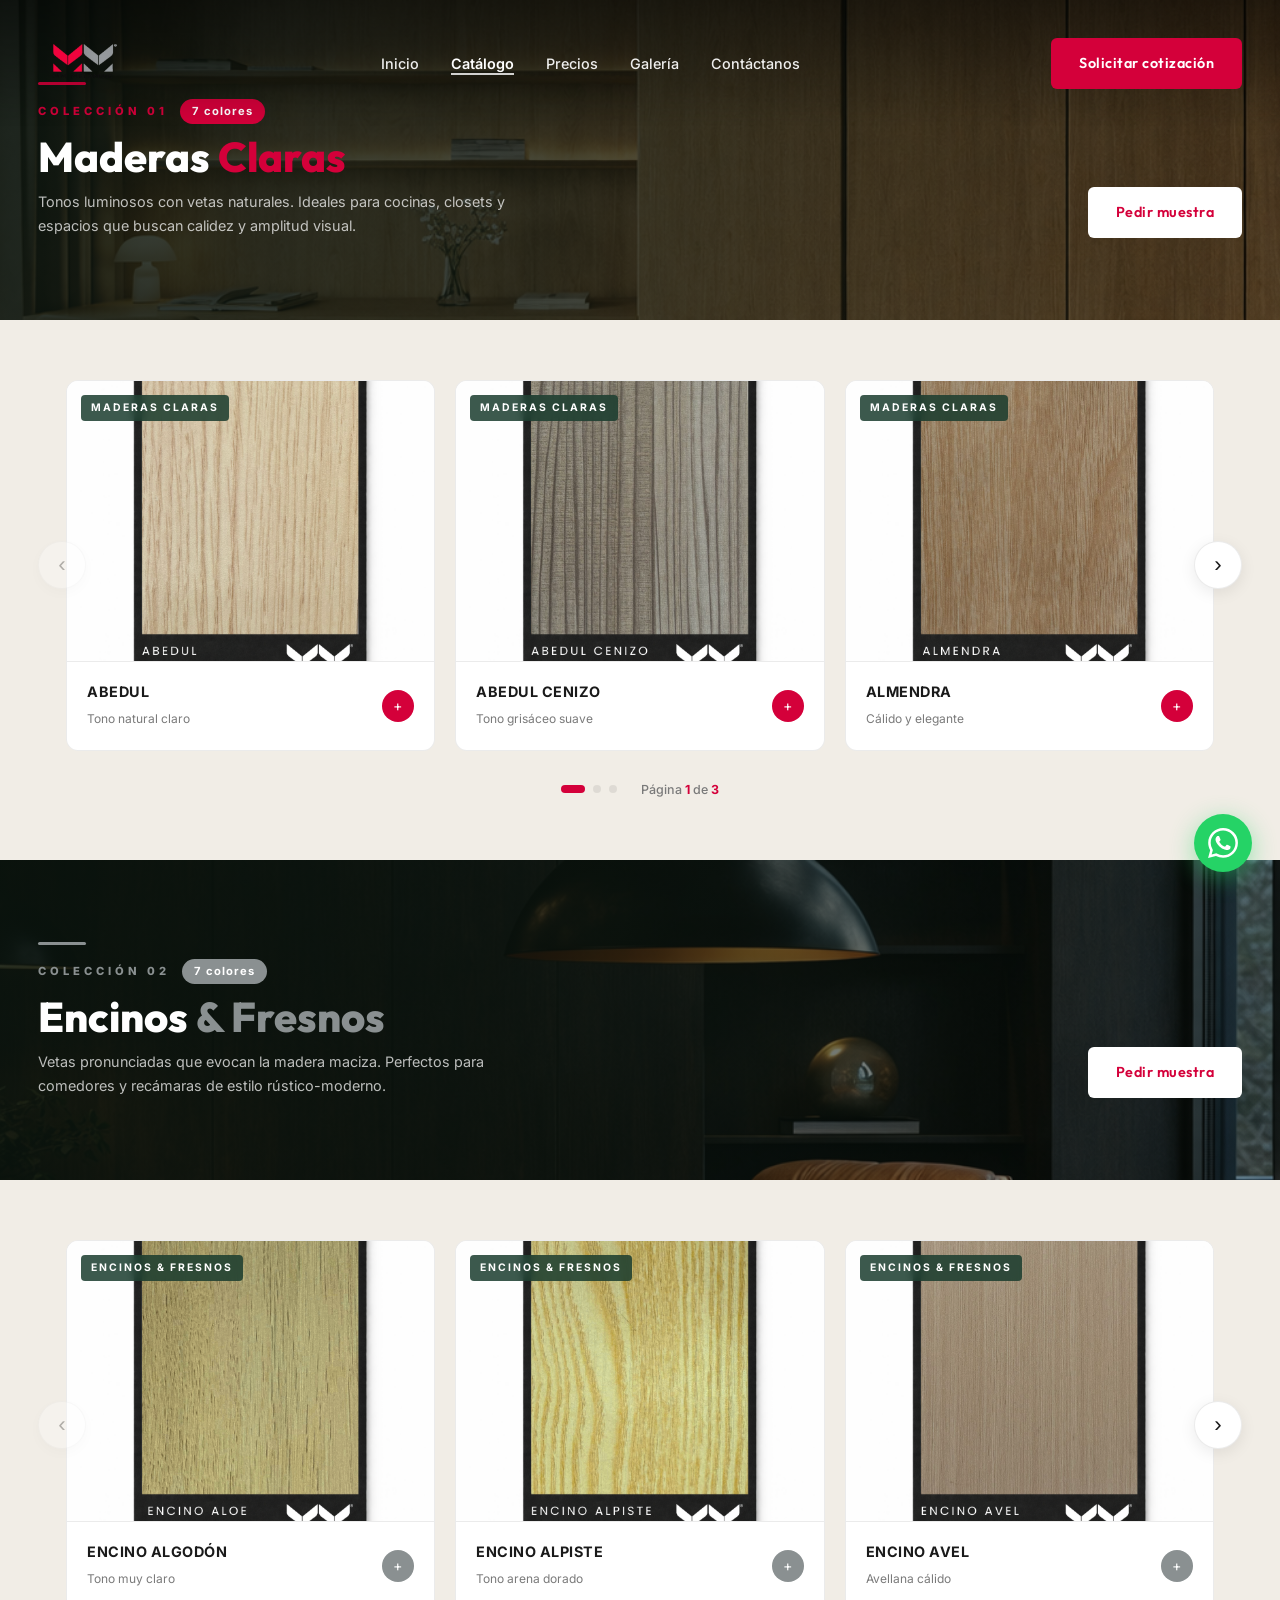
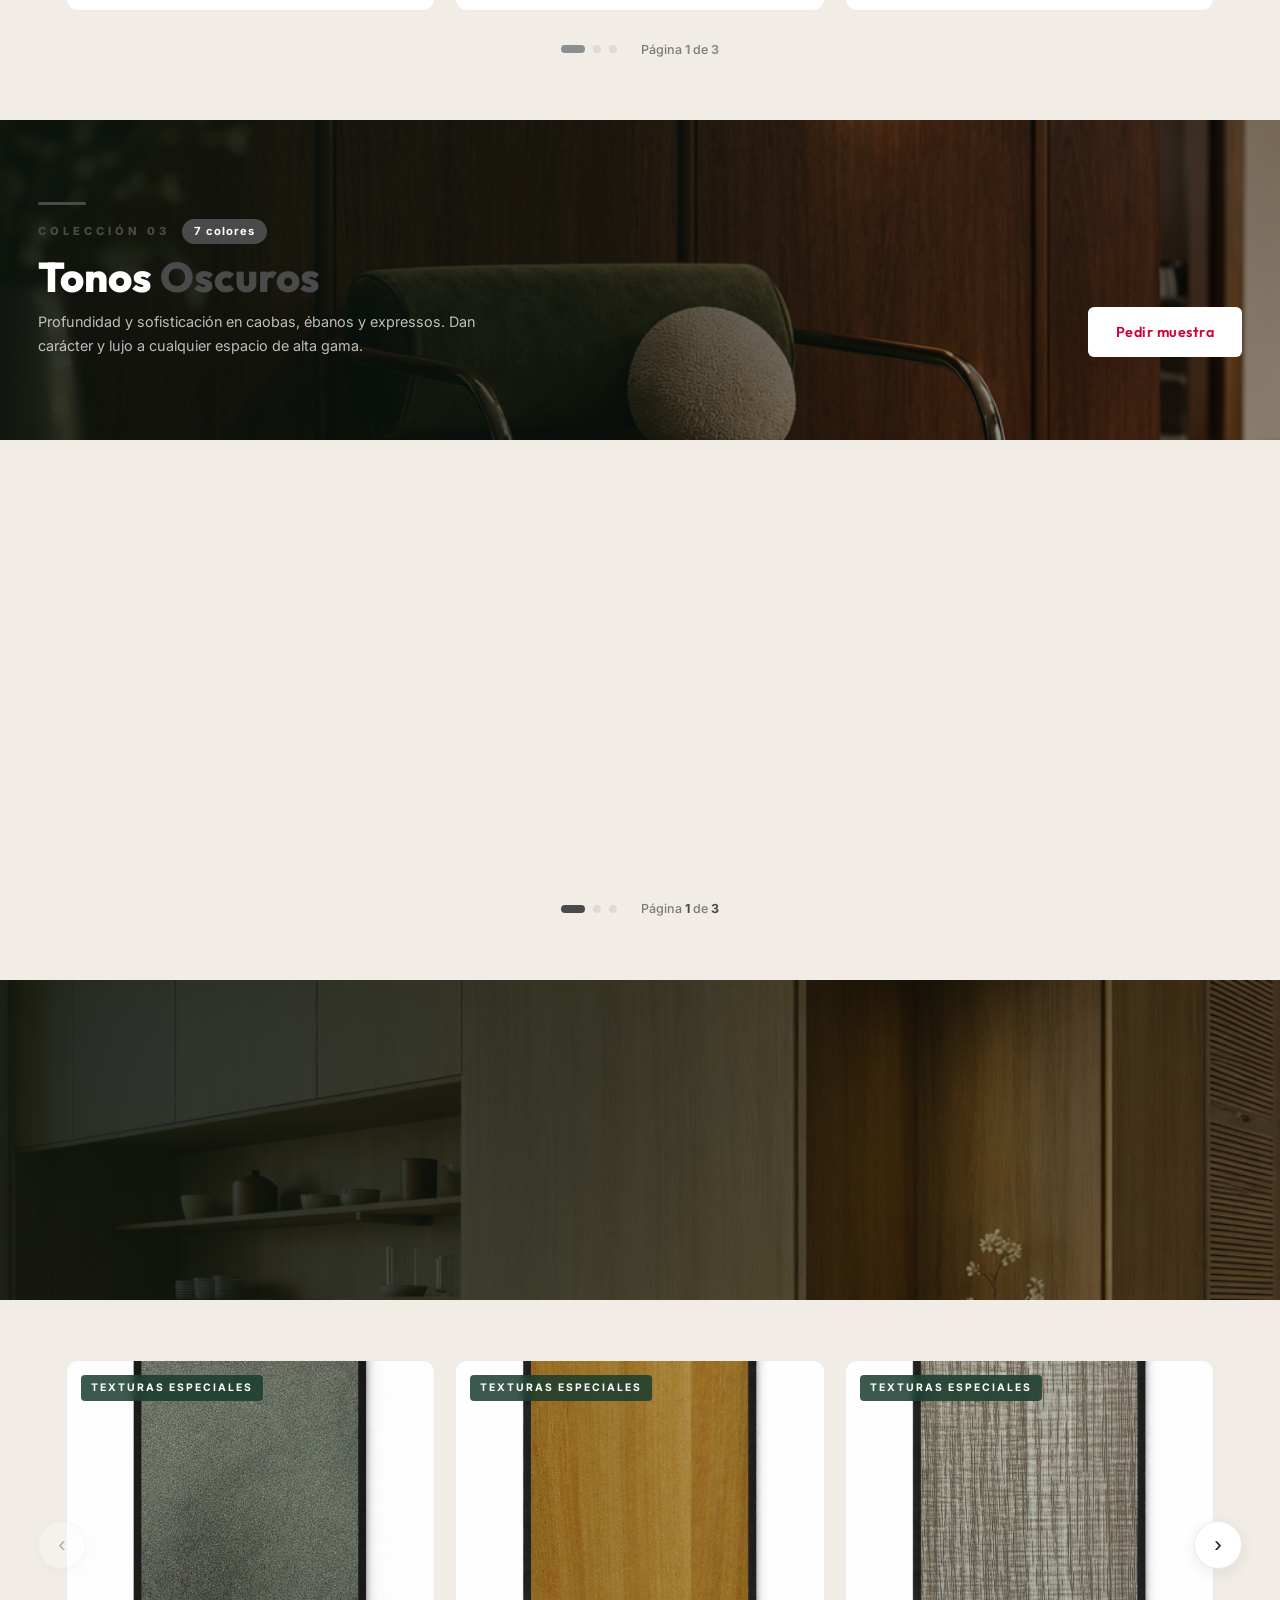
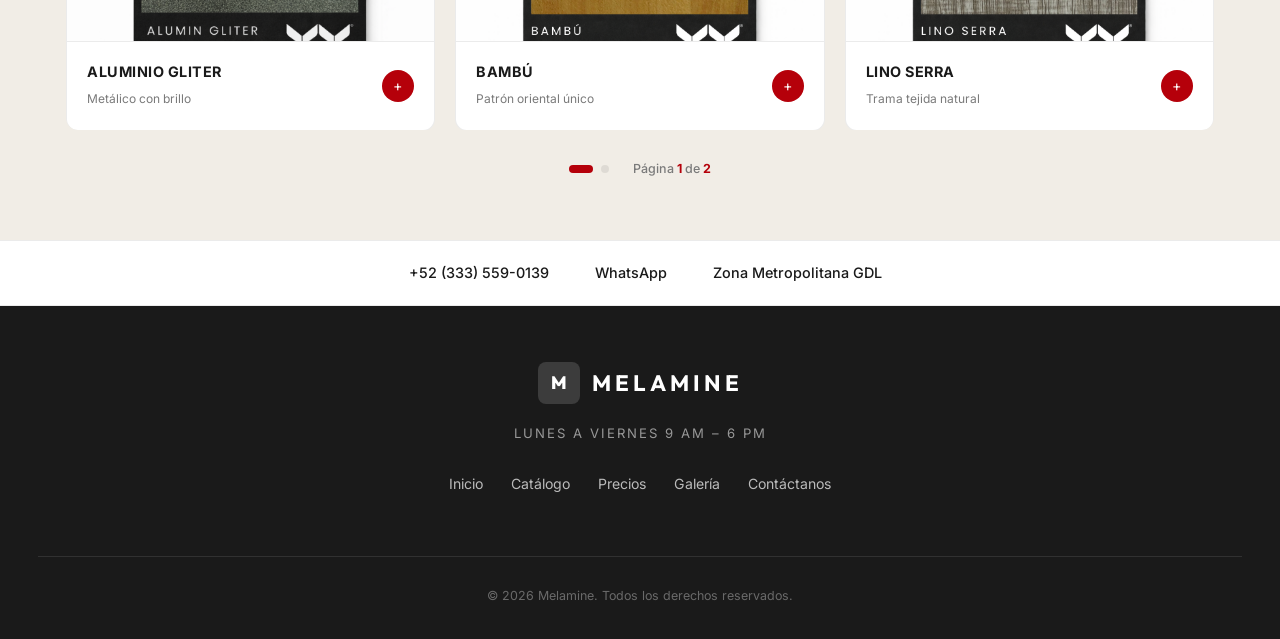
==== commit ffbff7a2: "cambio footer" ====
--- a/html/catalogo.html
+++ b/html/catalogo.html
@@ -14,8 +14,6 @@
   <link rel="stylesheet" href="../css/responsive.css">
 
   <style>
-
-
     /* 
        CATEGORY SECTION (banner + carousel)
      */
@@ -1363,8 +1361,7 @@
           <a href="index.html">Inicio</a><a href="catalogo.html">Catálogo</a><a href="precios.html">Precios</a><a
             href="galeria.html">Galería</a><a href="contacto.html">Contáctanos</a>
         </nav>
-        <div class="footer-social"><a href="#"></a><a href="#"></a><a
-            href="https://api.whatsapp.com/send?phone=523335590139" target="_blank"></a></div>
+
       </div>
       <div class="footer-bottom">&copy; 2026 Melamine. Todos los derechos reservados.</div>
     </div>
--- a/css/sections.css
+++ b/css/sections.css
@@ -210,16 +210,18 @@
 
 .solutions-slider-wrap {
   position: relative;
+  overflow: hidden;
 }
 
 .solutions-track {
   display: flex;
   gap: 24px;
-  overflow: hidden;
+  overflow: visible;
+  width: max-content;
 }
 
 .solution-card {
-  min-width: calc((100% - 48px)/3);
+  width: 280px;
   flex-shrink: 0;
   border: 1px solid var(--divider);
   border-radius: var(--radius-card);
@@ -339,11 +341,11 @@
 }
 
 .slider-nav.prev {
-  left: -20px;
+  left: 8px;
 }
 
 .slider-nav.next {
-  right: -20px;
+  right: 8px;
 }
 
 /* =========================================
@@ -1417,17 +1419,9 @@
   box-shadow: 0 10px 40px rgba(0, 0, 0, 0.05);
 }
 
-/* =========================================
-   FIX: Remove white backgrounds from PNG product images
-   ========================================= */
-.solution-card-img img,
-.brand-product-card-img img {
-  mix-blend-mode: multiply;
-}
-
 .solution-card-img,
 .brand-product-card-img {
-  background: var(--bg-cream);
+  background: var(--bg-cream-mid);
 }
 
 /* Experience cards: increase background image visibility */
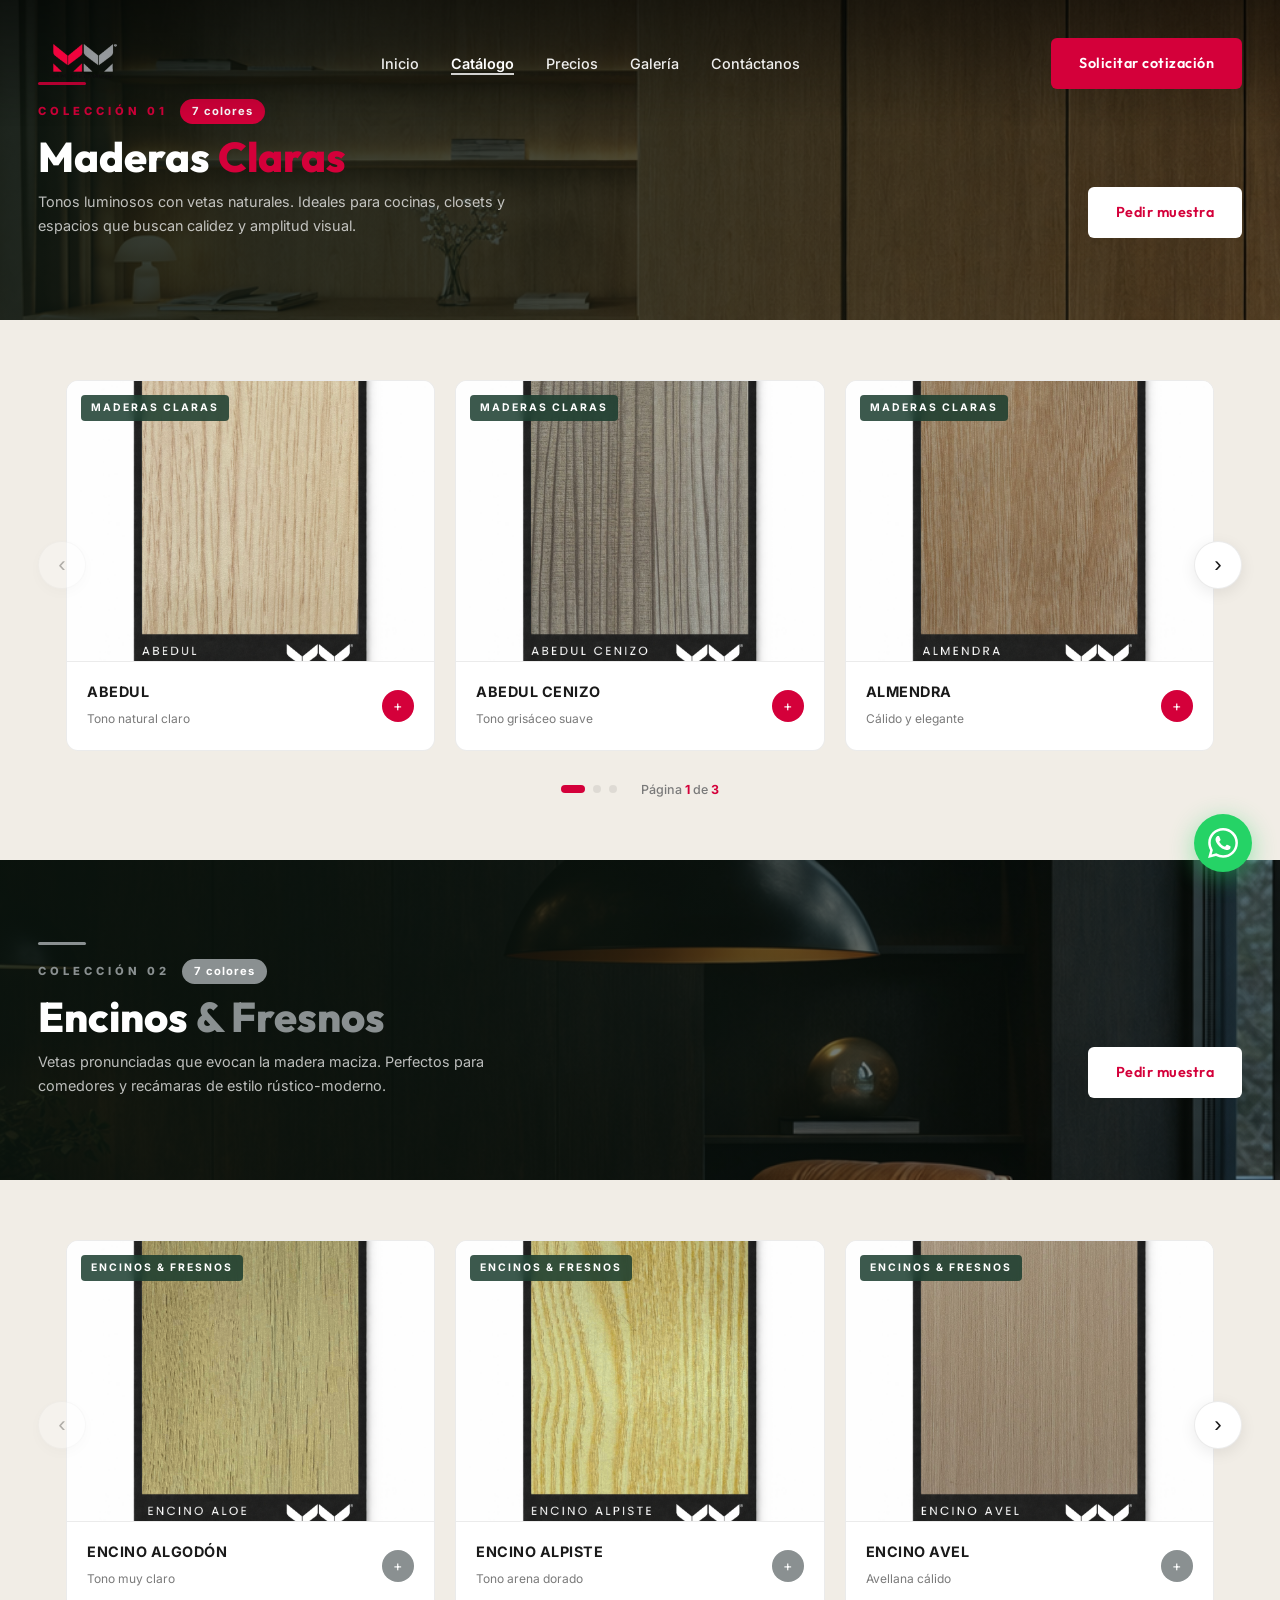
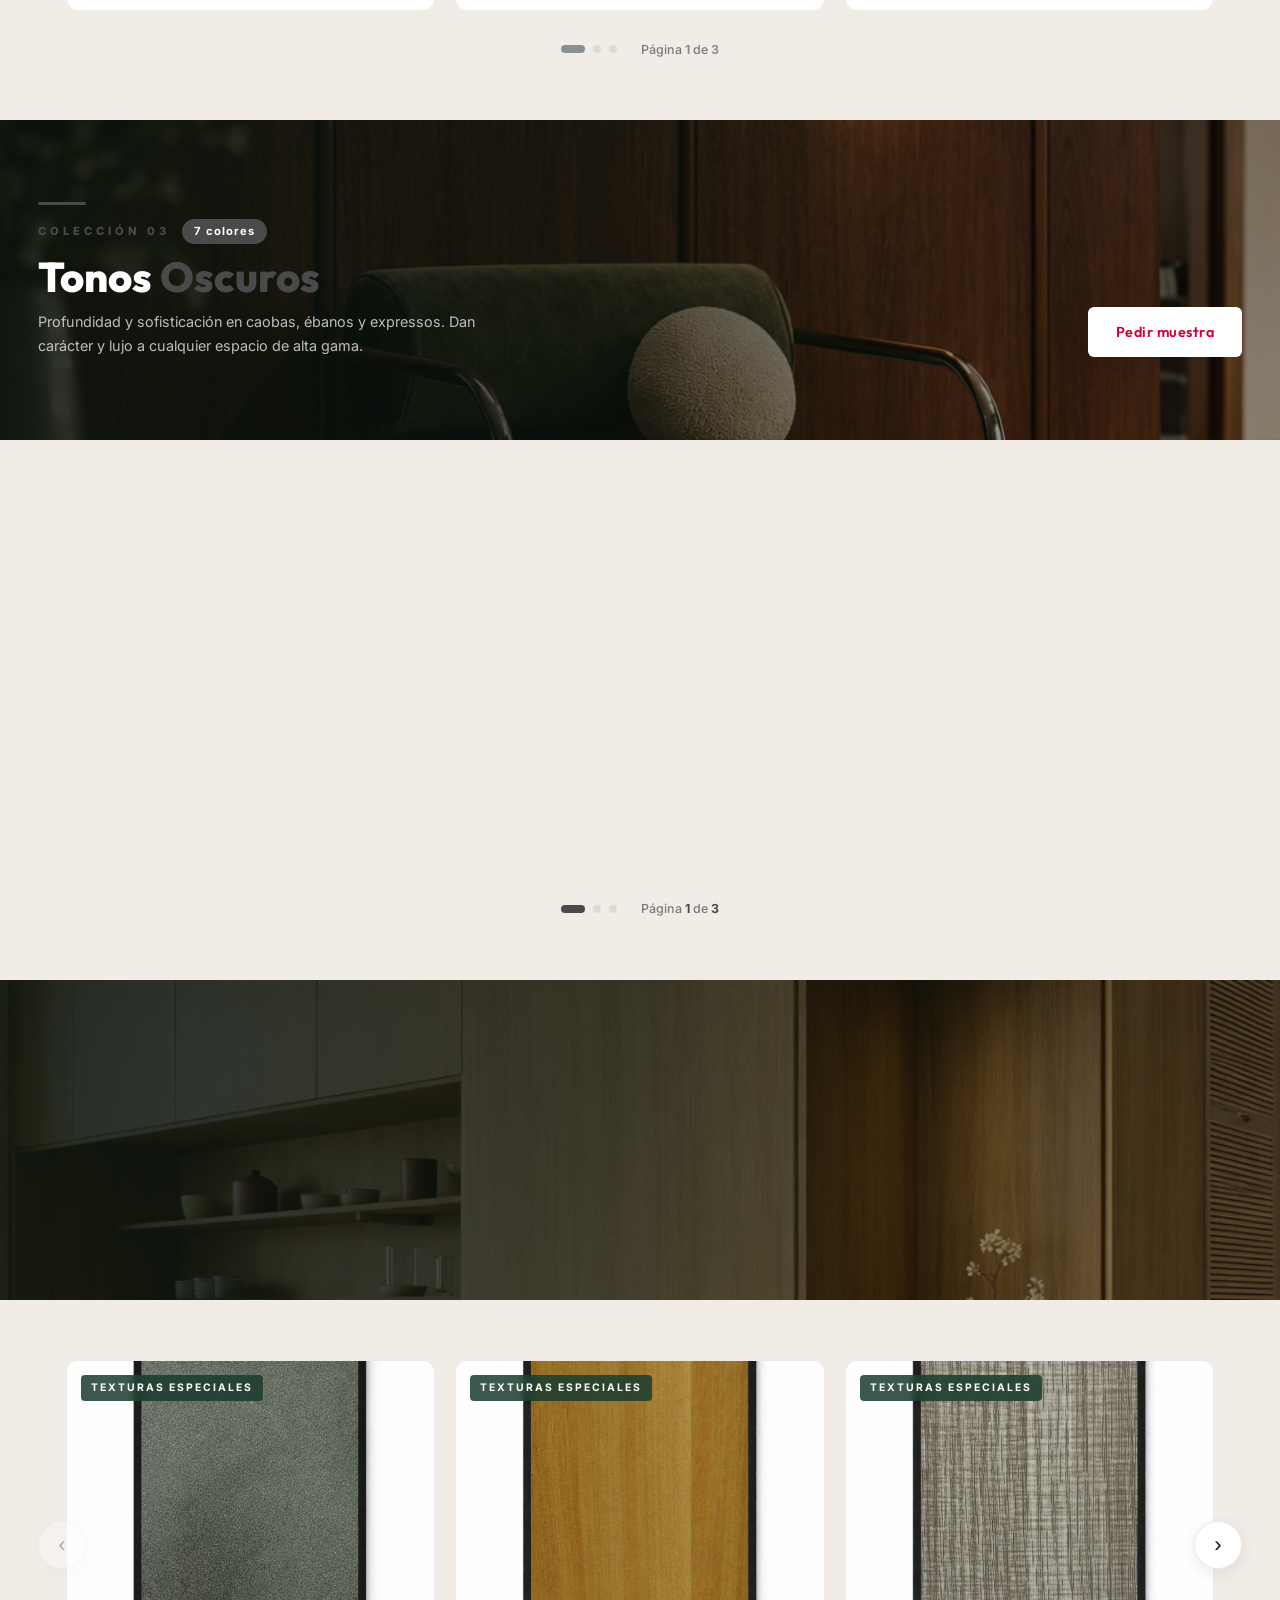
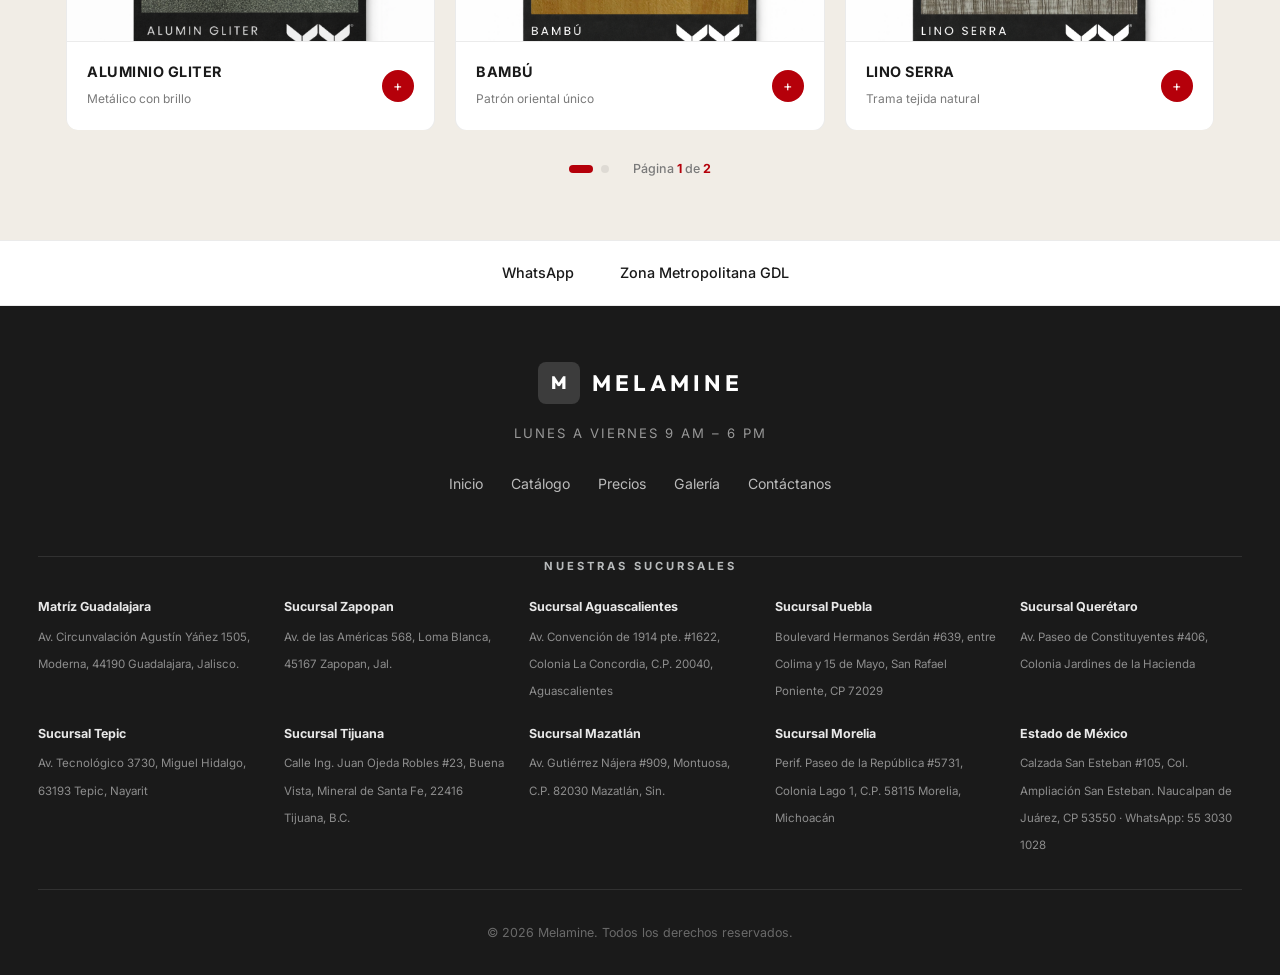
==== commit af6c11be: "Nuevos Cambiosxd" ====
--- a/html/catalogo.html
+++ b/html/catalogo.html
@@ -1343,7 +1343,6 @@
 
   <div class="contact-bar">
     <div class="contact-bar-inner">
-      <div class="contact-bar-item"><span></span><a href="tel:3335590139">+52 (333) 559-0139</a></div>
       <div class="contact-bar-item"><span></span><a href="https://api.whatsapp.com/send?phone=523335590139"
           target="_blank">WhatsApp</a></div>
       <div class="contact-bar-item"><span></span><span>Zona Metropolitana GDL</span></div>
@@ -1362,6 +1361,21 @@
             href="galeria.html">Galería</a><a href="contacto.html">Contáctanos</a>
         </nav>
 
+      </div>
+      <div class="footer-locations">
+        <p class="footer-locations-title">Nuestras Sucursales</p>
+        <div class="footer-locations-grid">
+          <div class="footer-location"><strong>Matríz Guadalajara</strong><span>Av. Circunvalación Agustín Yáñez 1505, Moderna, 44190 Guadalajara, Jalisco.</span></div>
+          <div class="footer-location"><strong>Sucursal Zapopan</strong><span>Av. de las Américas 568, Loma Blanca, 45167 Zapopan, Jal.</span></div>
+          <div class="footer-location"><strong>Sucursal Aguascalientes</strong><span>Av. Convención de 1914 pte. #1622, Colonia La Concordia, C.P. 20040, Aguascalientes</span></div>
+          <div class="footer-location"><strong>Sucursal Puebla</strong><span>Boulevard Hermanos Serdán #639, entre Colima y 15 de Mayo, San Rafael Poniente, CP 72029</span></div>
+          <div class="footer-location"><strong>Sucursal Querétaro</strong><span>Av. Paseo de Constituyentes #406, Colonia Jardines de la Hacienda</span></div>
+          <div class="footer-location"><strong>Sucursal Tepic</strong><span>Av. Tecnológico 3730, Miguel Hidalgo, 63193 Tepic, Nayarit</span></div>
+          <div class="footer-location"><strong>Sucursal Tijuana</strong><span>Calle Ing. Juan Ojeda Robles #23, Buena Vista, Mineral de Santa Fe, 22416 Tijuana, B.C.</span></div>
+          <div class="footer-location"><strong>Sucursal Mazatlán</strong><span>Av. Gutiérrez Nájera #909, Montuosa, C.P. 82030 Mazatlán, Sin.</span></div>
+          <div class="footer-location"><strong>Sucursal Morelia</strong><span>Perif. Paseo de la República #5731, Colonia Lago 1, C.P. 58115 Morelia, Michoacán</span></div>
+          <div class="footer-location"><strong>Estado de México</strong><span>Calzada San Esteban #105, Col. Ampliación San Esteban. Naucalpan de Juárez, CP 53550 · WhatsApp: 55 3030 1028</span></div>
+        </div>
       </div>
       <div class="footer-bottom">&copy; 2026 Melamine. Todos los derechos reservados.</div>
     </div>
--- a/css/layout.css
+++ b/css/layout.css
@@ -161,7 +161,7 @@
   width: 100%;
   height: 100%;
   object-fit: cover;
-  filter: brightness(0.45) saturate(0.7);
+  filter: brightness(0.65);
 }
 
 .hero-overlay {
@@ -436,6 +436,47 @@
 }
 
 /* =========================================
+   FOOTER LOCATIONS GRID
+   ========================================= */
+.footer-locations {
+  width: 100%;
+  margin: 0 0 32px;
+  padding-bottom: 32px;
+  border-bottom: 1px solid rgba(255, 255, 255, 0.1);
+}
+
+.footer-locations-title {
+  font-size: 0.7rem;
+  font-weight: 700;
+  letter-spacing: 3px;
+  text-transform: uppercase;
+  color: var(--gold-light);
+  margin-bottom: 20px;
+  text-align: center;
+}
+
+.footer-locations-grid {
+  display: grid;
+  grid-template-columns: repeat(auto-fill, minmax(200px, 1fr));
+  gap: 20px 24px;
+  text-align: left;
+}
+
+.footer-location strong {
+  display: block;
+  font-size: 0.78rem;
+  font-weight: 700;
+  color: rgba(255, 255, 255, 0.9);
+  margin-bottom: 4px;
+}
+
+.footer-location span {
+  font-size: 0.72rem;
+  color: rgba(255, 255, 255, 0.5);
+  line-height: 1.6;
+}
+
+/* =========================================
    PAGE HEADERS (inner pages)
    ========================================= */
 .page-header {
--- a/css/sections.css
+++ b/css/sections.css
@@ -1432,3 +1432,150 @@
 .exp-card:hover .exp-card-img {
   opacity: 0.62 !important;
 }
+
+/* =========================================
+   MAP CAROUSEL – Contact page
+   ========================================= */
+.map-carousel-section {
+  background: linear-gradient(165deg, #1a1a1a 0%, #2a2a2a 100%);
+  padding: 72px 0 80px;
+  position: relative;
+  overflow: hidden;
+}
+
+.map-carousel-section::before {
+  content: '';
+  position: absolute;
+  top: -50%;
+  right: -20%;
+  width: 600px;
+  height: 600px;
+  background: radial-gradient(circle, rgba(212, 0, 58, 0.08) 0%, transparent 70%);
+  pointer-events: none;
+}
+
+.map-carousel-section .section-header {
+  margin-bottom: 36px;
+  text-align: center;
+}
+
+.map-carousel-section .section-title {
+  color: #fff;
+  font-size: clamp(1.6rem, 3vw, 2.4rem);
+}
+
+.map-carousel-section .section-subtitle {
+  color: rgba(255, 255, 255, 0.5);
+  text-align: center;
+  margin: 8px auto 0;
+}
+
+/* ── Map Display ── */
+.map-display {
+  position: relative;
+  max-width: 960px;
+  margin: 0 auto;
+}
+
+.map-frame {
+  position: relative;
+  width: 100%;
+  border-radius: 16px;
+  overflow: hidden;
+  box-shadow: 0 20px 60px rgba(0, 0, 0, 0.4);
+  border: 1px solid rgba(255, 255, 255, 0.08);
+  aspect-ratio: 16 / 7;
+  background: #2a2a2a;
+}
+
+.map-frame iframe {
+  position: absolute;
+  top: 0;
+  left: 0;
+  width: 100%;
+  height: 100%;
+  border: 0;
+  opacity: 1;
+  transition: opacity 0.4s ease;
+}
+
+.map-frame iframe.loading {
+  opacity: 0.3;
+}
+
+/* ── Info Card ── */
+.map-info {
+  text-align: center;
+  margin-top: 32px;
+  padding: 32px 40px;
+  background: rgba(255, 255, 255, 0.06);
+  border: 1px solid rgba(255, 255, 255, 0.1);
+  border-radius: 16px;
+  max-width: 800px;
+  margin-left: auto;
+  margin-right: auto;
+  transition: all 0.4s ease;
+}
+
+.map-info-title {
+  display: flex;
+  align-items: center;
+  justify-content: center;
+  gap: 12px;
+  font-size: 1.3rem;
+  font-weight: 700;
+  color: #fff;
+  margin-bottom: 10px;
+}
+
+.map-info-title::before {
+  content: '';
+  display: inline-block;
+  width: 10px;
+  height: 10px;
+  border-radius: 50%;
+  background: var(--green-dark);
+  box-shadow: 0 0 10px rgba(212, 0, 58, 0.5);
+}
+
+.map-info-address {
+  font-size: 1rem;
+  color: rgba(255, 255, 255, 0.55);
+  line-height: 1.7;
+}
+
+/* ── Counter ── */
+.map-counter {
+  text-align: center;
+  margin-top: 16px;
+  font-size: 0.72rem;
+  color: rgba(255, 255, 255, 0.3);
+  font-weight: 600;
+  letter-spacing: 2px;
+}
+
+/* ── Responsive ── */
+@media (max-width: 768px) {
+  .map-carousel-section {
+    padding: 48px 0 56px;
+  }
+
+  .map-tabs {
+    justify-content: flex-start;
+    flex-wrap: nowrap;
+  }
+
+  .map-frame {
+    border-radius: 12px;
+    aspect-ratio: 4 / 3;
+  }
+
+  .map-tab {
+    padding: 8px 16px;
+    font-size: 0.72rem;
+  }
+
+  .map-info {
+    padding: 16px 20px;
+  }
+}
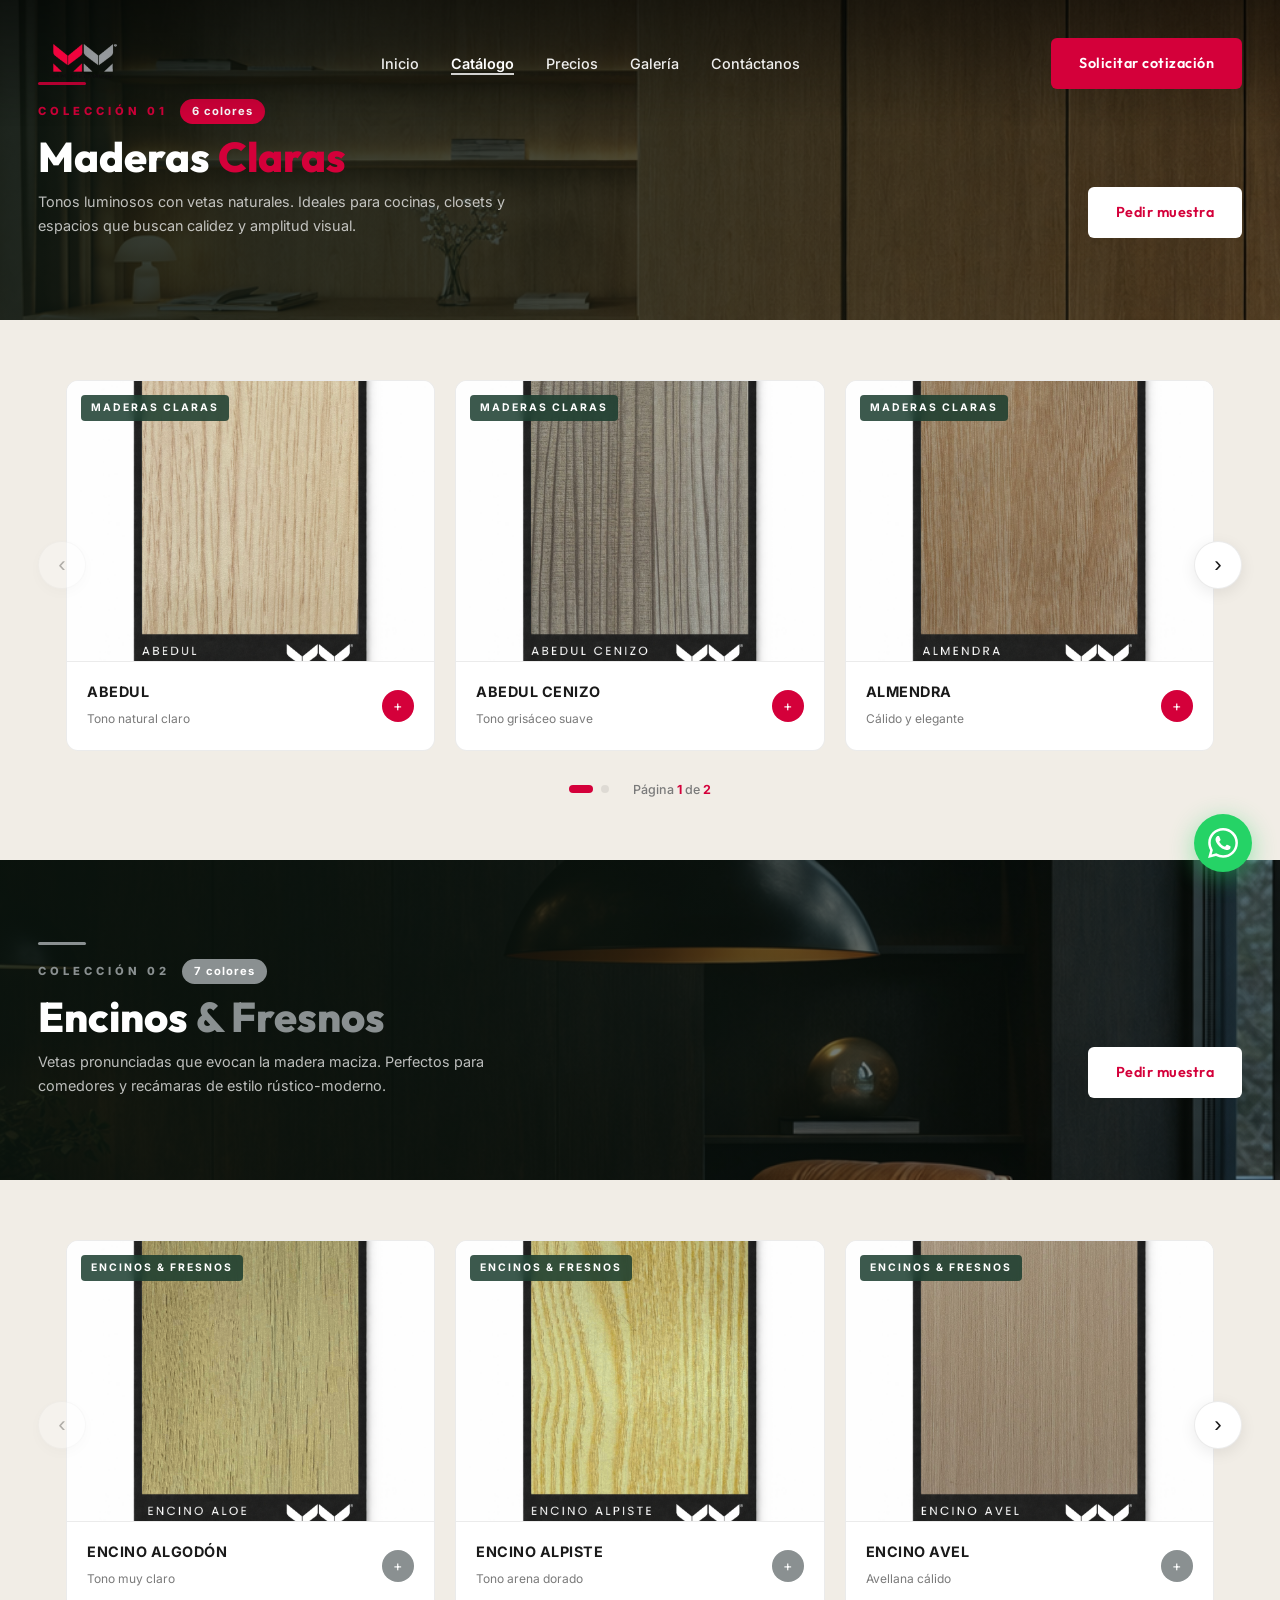
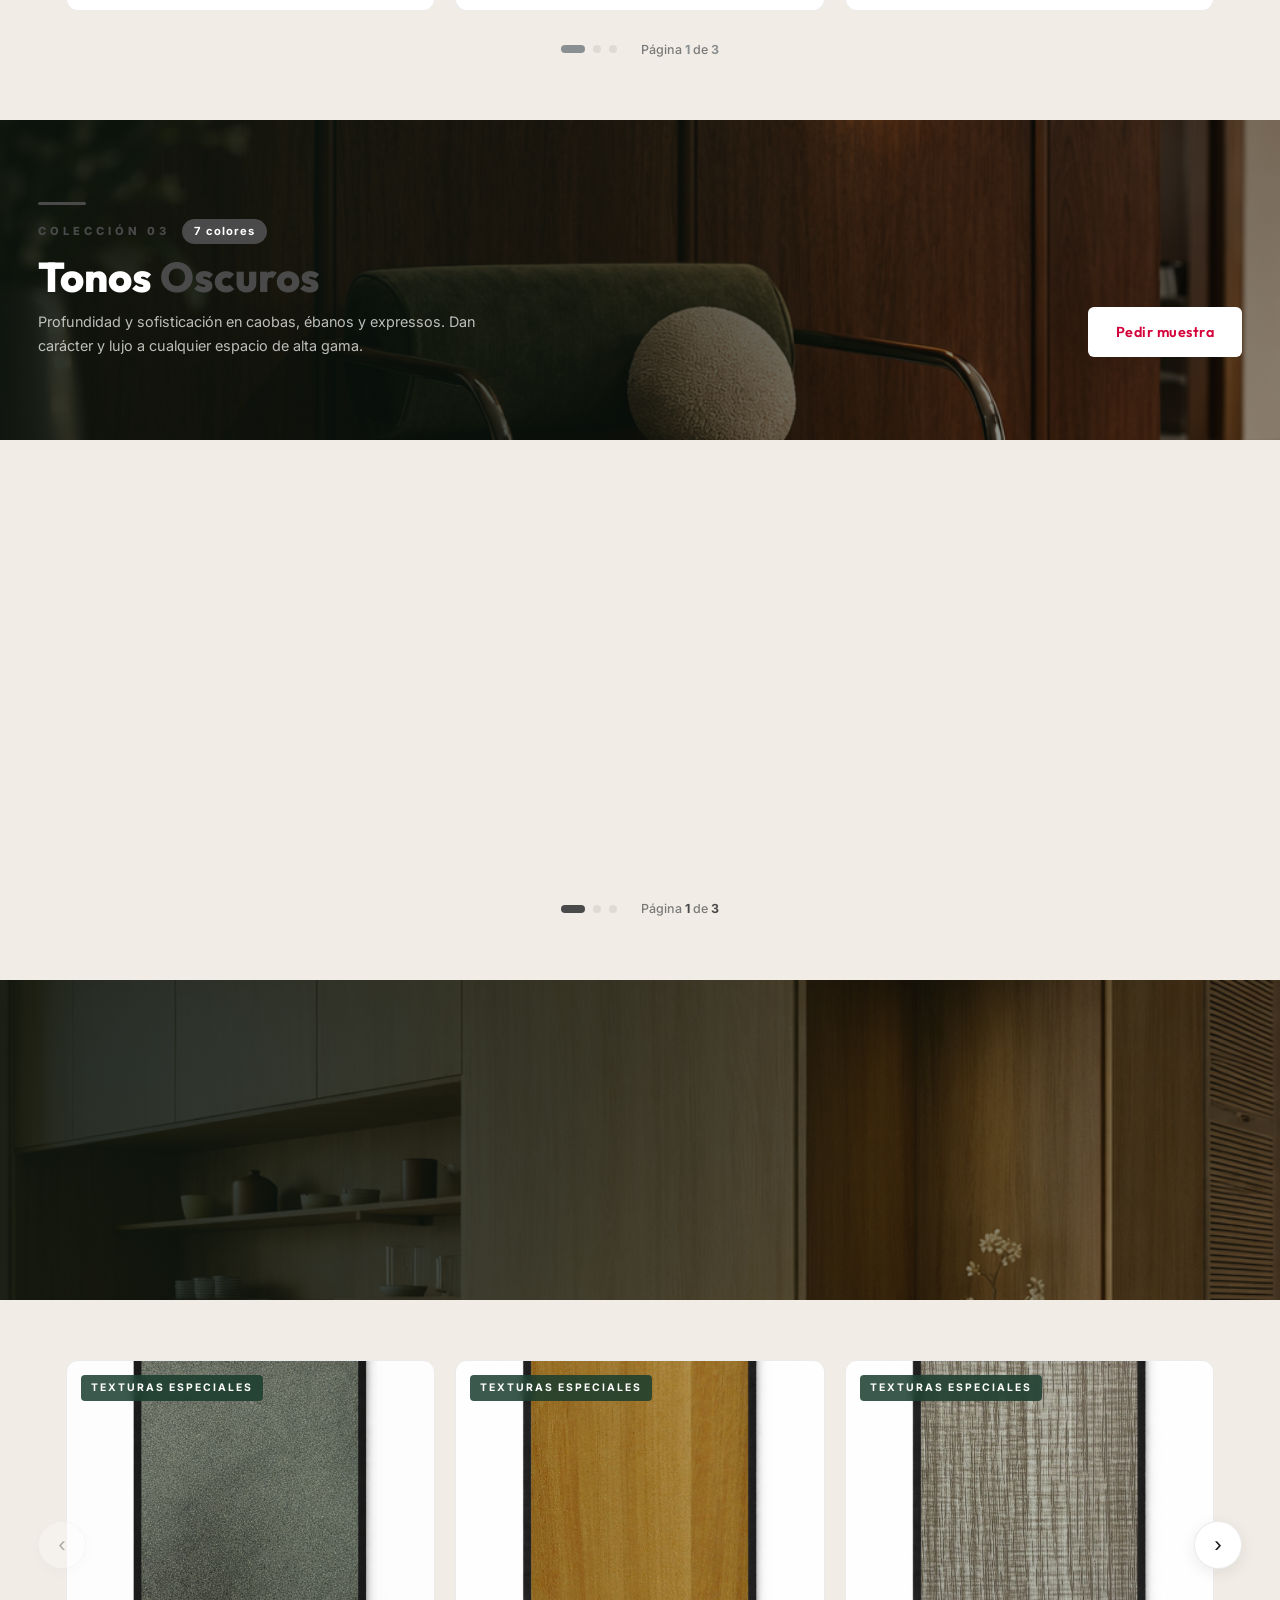
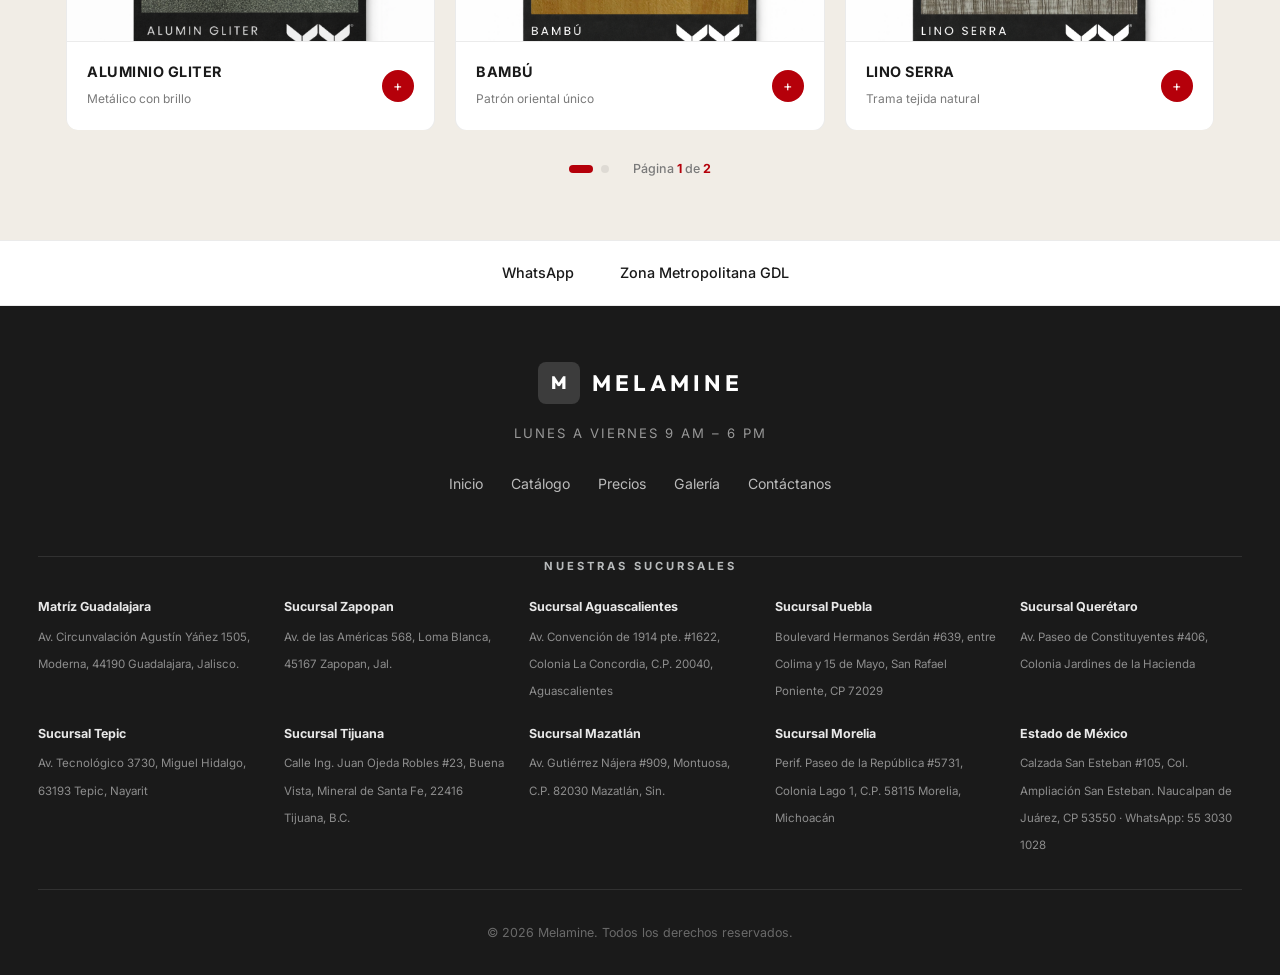
==== commit f717f165: "cambios whastapp" ====
--- a/html/catalogo.html
+++ b/html/catalogo.html
@@ -727,7 +727,7 @@
           <div class="cat-accent-line"></div>
           <div class="cat-section-eyebrow">
             <span class="cat-section-num">Colección 01</span>
-            <span class="cat-count-badge">7 colores</span>
+            <span class="cat-count-badge">6 colores</span>
           </div>
           <h2 class="cat-section-title">Maderas <span>Claras</span></h2>
           <p class="cat-section-desc">Tonos luminosos con vetas naturales. Ideales para cocinas, closets y espacios que
@@ -844,21 +844,6 @@
                 </div>
               </div>
 
-              <div class="car-item">
-                <div class="cat-card" data-name="VIZCAYA" data-category="Maderas Claras"
-                  data-muestra="../imagenes/Fotos_Madera/VIZCAYA/muestra.png"
-                  data-ejemplos='["../imagenes/Fotos_Madera/VIZCAYA/VIZCAYA%20R%20(1).png","../imagenes/Fotos_Madera/VIZCAYA/VIZCAYA%20R%20(2).png","../imagenes/Fotos_Madera/VIZCAYA/VIZCAYA%20R%20(3).png"]'>
-                  <div class="cat-card-img">
-                    <img src="../imagenes/Fotos_Madera/VIZCAYA/muestra.png" alt="VIZCAYA" loading="lazy">
-                    <span class="cat-card-badge">Maderas Claras</span>
-                    <div class="cat-card-overlay"><span class="cat-card-overlay-label">Ver ejemplos</span></div>
-                  </div>
-                  <div class="cat-card-footer">
-                    <div><strong>Vizcaya</strong><span>Textura europea clara</span></div>
-                    <div class="cat-card-action">&#43;</div>
-                  </div>
-                </div>
-              </div>
 
             </div>
           </div>
@@ -1209,7 +1194,7 @@
           <div class="cat-accent-line"></div>
           <div class="cat-section-eyebrow">
             <span class="cat-section-num">Colección 04</span>
-            <span class="cat-count-badge">4 colores</span>
+            <span class="cat-count-badge">5 colores</span>
           </div>
           <h2 class="cat-section-title">Texturas <span>Especiales</span></h2>
           <p class="cat-section-desc">Patrones únicos fuera de lo convencional: linos, bambús y metálicos para diseños
@@ -1279,7 +1264,7 @@
 
               <div class="car-item">
                 <div class="cat-card" data-name="LINO SUAVE" data-category="Texturas Especiales"
-                  data-muestra="../imagenes/Fotos_Madera/LINO%20SUAVE/muestra.png" data-ejemplos='[]'>
+                  data-muestra="../imagenes/Fotos_Madera/LINO%20SUAVE/muestra.png" data-ejemplos='["../imagenes/Fotos_Madera/LINO%20SUAVE/lino%20suave.png","../imagenes/Fotos_Madera/LINO%20SUAVE/lino%20suav%20r.png","../imagenes/Fotos_Madera/LINO%20SUAVE/lino%20suave%20rw.png"]'>
                   <div class="cat-card-img">
                     <img src="../imagenes/Fotos_Madera/LINO%20SUAVE/muestra.png" alt="Lino Suave" loading="lazy">
                     <span class="cat-card-badge">Texturas Especiales</span>
@@ -1287,6 +1272,22 @@
                   </div>
                   <div class="cat-card-footer">
                     <div><strong>Lino Suave</strong><span>Trama minimalista</span></div>
+                    <div class="cat-card-action">&#43;</div>
+                  </div>
+                </div>
+              </div>
+
+              <div class="car-item">
+                <div class="cat-card" data-name="VIZCAYA" data-category="Texturas Especiales"
+                  data-muestra="../imagenes/Fotos_Madera/VIZCAYA/muestra.png"
+                  data-ejemplos='["../imagenes/Fotos_Madera/VIZCAYA/VIZCAYA%20R%20(1).png","../imagenes/Fotos_Madera/VIZCAYA/VIZCAYA%20R%20(2).png","../imagenes/Fotos_Madera/VIZCAYA/VIZCAYA%20R%20(3).png"]'>
+                  <div class="cat-card-img">
+                    <img src="../imagenes/Fotos_Madera/VIZCAYA/muestra.png" alt="VIZCAYA" loading="lazy">
+                    <span class="cat-card-badge">Texturas Especiales</span>
+                    <div class="cat-card-overlay"><span class="cat-card-overlay-label">Ver ejemplos</span></div>
+                  </div>
+                  <div class="cat-card-footer">
+                    <div><strong>Vizcaya</strong><span>Textura especial oscura</span></div>
                     <div class="cat-card-action">&#43;</div>
                   </div>
                 </div>
@@ -1321,7 +1322,7 @@
           <h3 class="modal-name" id="modalName"></h3>
           <ul class="modal-specs">
             <li><strong>Formato</strong> 1.22 × 2.44 m</li>
-            <li><strong>Grosores</strong> 15 mm, 18 mm</li>
+            <li><strong>Grosores</strong> 15 mm</li>
             <li><strong>Acabado</strong> Texturizado / Mate</li>
           </ul>
           <a href="contacto.html" class="btn btn-green modal-cta">Pedir este color</a>
@@ -1333,7 +1334,7 @@
 
 
   <!-- WhatsApp float -->
-  <a href="https://api.whatsapp.com/send?phone=523335590139&text=Hola%2C%20quisiera%20una%20cotizaci%C3%B3n%20de%20melamina."
+  <a href="https://wa.me/523325823924?text=%C2%A1Hola!%20%F0%9F%91%8B%20Bienvenido%20a%20Melamine"
     class="whatsapp-float" target="_blank" rel="noopener" aria-label="WhatsApp">
     <svg viewBox="0 0 24 24" fill="currentColor">
       <path
@@ -1343,7 +1344,7 @@
 
   <div class="contact-bar">
     <div class="contact-bar-inner">
-      <div class="contact-bar-item"><span></span><a href="https://api.whatsapp.com/send?phone=523335590139"
+      <div class="contact-bar-item"><span></span><a href="https://wa.me/523325823924?text=%C2%A1Hola!%20%F0%9F%91%8B%20Bienvenido%20a%20Melamine"
           target="_blank">WhatsApp</a></div>
       <div class="contact-bar-item"><span></span><span>Zona Metropolitana GDL</span></div>
     </div>
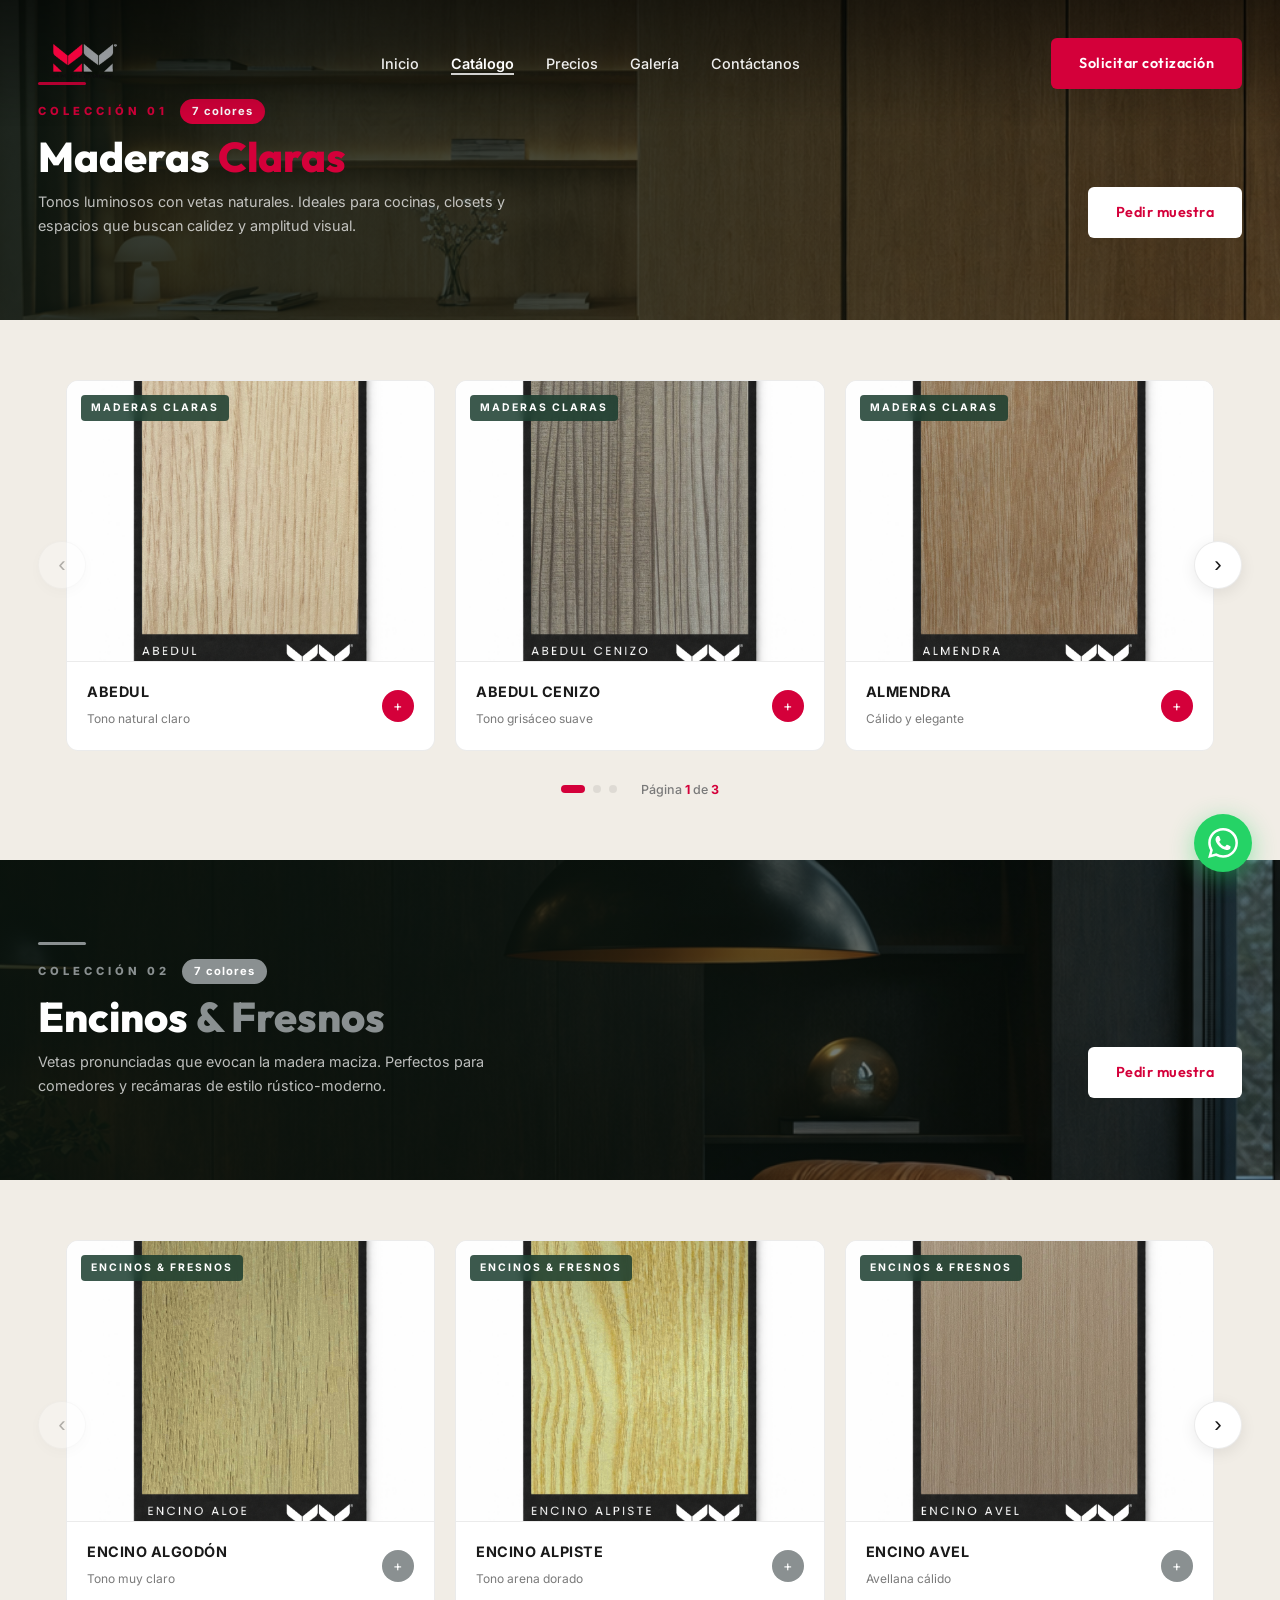
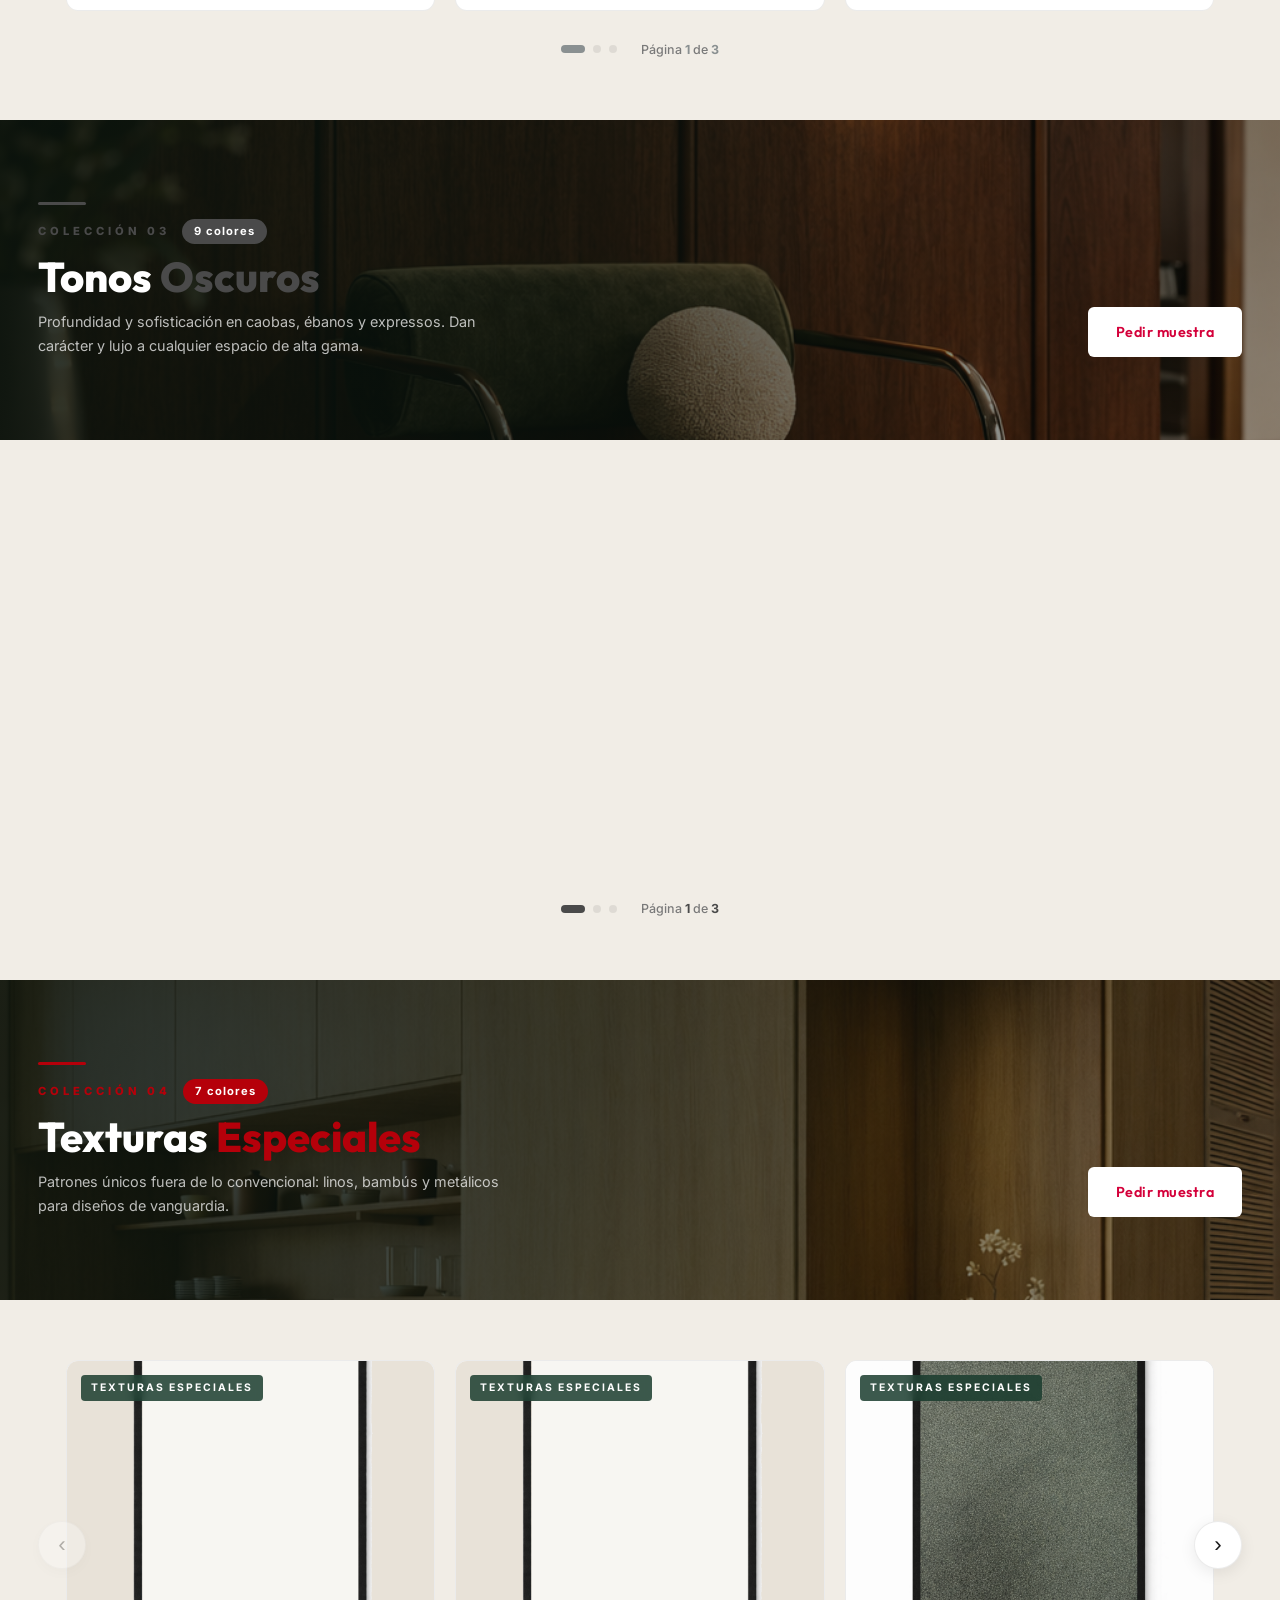
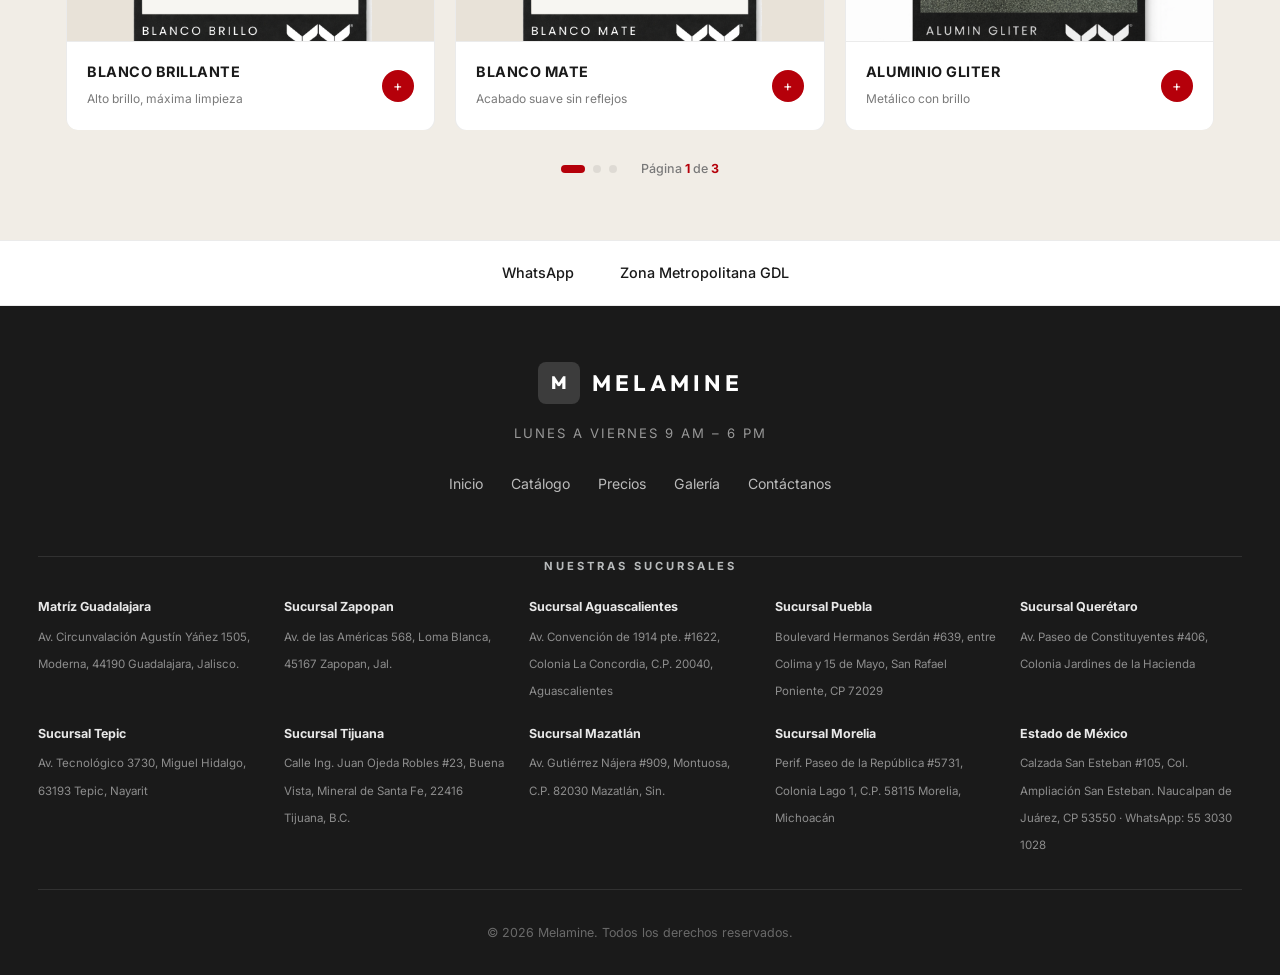
==== commit fabc6aa2: "agregado de maderas" ====
--- a/html/catalogo.html
+++ b/html/catalogo.html
@@ -727,7 +727,7 @@
           <div class="cat-accent-line"></div>
           <div class="cat-section-eyebrow">
             <span class="cat-section-num">Colección 01</span>
-            <span class="cat-count-badge">6 colores</span>
+            <span class="cat-count-badge">7 colores</span>
           </div>
           <h2 class="cat-section-title">Maderas <span>Claras</span></h2>
           <p class="cat-section-desc">Tonos luminosos con vetas naturales. Ideales para cocinas, closets y espacios que
@@ -844,6 +844,21 @@
                 </div>
               </div>
 
+              <div class="car-item">
+                <div class="cat-card" data-name="MAPLE MONARCA" data-category="Maderas Claras"
+                  data-muestra="../imagenes/Fotos_Madera/MAPLE%20MONARCA/referencia.png"
+                  data-ejemplos='["../imagenes/Fotos_Madera/MAPLE%20MONARCA/monarca%20maple%20r.png","../imagenes/Fotos_Madera/MAPLE%20MONARCA/monarca%20maple%20r2.png","../imagenes/Fotos_Madera/MAPLE%20MONARCA/monarca%20maple%20r3.png"]'>
+                  <div class="cat-card-img">
+                    <img src="../imagenes/Fotos_Madera/MAPLE%20MONARCA/referencia.png" alt="MAPLE MONARCA" loading="lazy">
+                    <span class="cat-card-badge">Maderas Claras</span>
+                    <div class="cat-card-overlay"><span class="cat-card-overlay-label">Ver ejemplos</span></div>
+                  </div>
+                  <div class="cat-card-footer">
+                    <div><strong>Maple Monarca</strong><span>Maple de tono luminoso</span></div>
+                    <div class="cat-card-action">&#43;</div>
+                  </div>
+                </div>
+              </div>
 
             </div>
           </div>
@@ -1034,7 +1049,7 @@
           <div class="cat-accent-line"></div>
           <div class="cat-section-eyebrow">
             <span class="cat-section-num">Colección 03</span>
-            <span class="cat-count-badge">7 colores</span>
+            <span class="cat-count-badge">9 colores</span>
           </div>
           <h2 class="cat-section-title">Tonos <span>Oscuros</span></h2>
           <p class="cat-section-desc">Profundidad y sofisticación en caobas, ébanos y expressos. Dan carácter y lujo a
@@ -1161,6 +1176,38 @@
                   </div>
                   <div class="cat-card-footer">
                     <div><strong>Lombardía</strong><span>Oscuro europeo</span></div>
+                    <div class="cat-card-action">&#43;</div>
+                  </div>
+                </div>
+              </div>
+
+              <div class="car-item">
+                <div class="cat-card" data-name="NUEZ AVENA" data-category="Tonos Oscuros"
+                  data-muestra="../imagenes/Fotos_Madera/NUEZ%20AVENA/referencia.png"
+                  data-ejemplos='["../imagenes/Fotos_Madera/NUEZ%20AVENA/AVENA%20NUEZ%20R.png","../imagenes/Fotos_Madera/NUEZ%20AVENA/avena%20nuez%20r2.png","../imagenes/Fotos_Madera/NUEZ%20AVENA/avena%20nuez.png"]'>
+                  <div class="cat-card-img">
+                    <img src="../imagenes/Fotos_Madera/NUEZ%20AVENA/referencia.png" alt="NUEZ AVENA" loading="lazy">
+                    <span class="cat-card-badge">Tonos Oscuros</span>
+                    <div class="cat-card-overlay"><span class="cat-card-overlay-label">Ver ejemplos</span></div>
+                  </div>
+                  <div class="cat-card-footer">
+                    <div><strong>Nuez Avena</strong><span>Nuez de tono cálido</span></div>
+                    <div class="cat-card-action">&#43;</div>
+                  </div>
+                </div>
+              </div>
+
+              <div class="car-item">
+                <div class="cat-card" data-name="NUEZ MOSCADA" data-category="Tonos Oscuros"
+                  data-muestra="../imagenes/Fotos_Madera/Nuez%20Moscada/referencia.png"
+                  data-ejemplos='["../imagenes/Fotos_Madera/Nuez%20Moscada/NUEZ%20MOSCADA%20R.png","../imagenes/Fotos_Madera/Nuez%20Moscada/nuez%20moscada%20r2.png","../imagenes/Fotos_Madera/Nuez%20Moscada/nuez%20moscada%20r3.png"]'>
+                  <div class="cat-card-img">
+                    <img src="../imagenes/Fotos_Madera/Nuez%20Moscada/referencia.png" alt="NUEZ MOSCADA" loading="lazy">
+                    <span class="cat-card-badge">Tonos Oscuros</span>
+                    <div class="cat-card-overlay"><span class="cat-card-overlay-label">Ver ejemplos</span></div>
+                  </div>
+                  <div class="cat-card-footer">
+                    <div><strong>Nuez Moscada</strong><span>Nuez de tono profundo</span></div>
                     <div class="cat-card-action">&#43;</div>
                   </div>
                 </div>
@@ -1194,7 +1241,7 @@
           <div class="cat-accent-line"></div>
           <div class="cat-section-eyebrow">
             <span class="cat-section-num">Colección 04</span>
-            <span class="cat-count-badge">5 colores</span>
+            <span class="cat-count-badge">7 colores</span>
           </div>
           <h2 class="cat-section-title">Texturas <span>Especiales</span></h2>
           <p class="cat-section-desc">Patrones únicos fuera de lo convencional: linos, bambús y metálicos para diseños
@@ -1212,6 +1259,38 @@
           <button class="car-btn car-prev">&#8249;</button>
           <div class="car-viewport">
             <div class="car-track">
+
+              <div class="car-item">
+                <div class="cat-card" data-name="BLANCO BRILLANTE" data-category="Texturas Especiales"
+                  data-muestra="../imagenes/Fotos_Madera/BLANCO%20BRILLANTE/referencia.png"
+                  data-ejemplos='["../imagenes/Fotos_Madera/BLANCO%20BRILLANTE/BLANCO%20BRILLO%20R.png","../imagenes/Fotos_Madera/BLANCO%20BRILLANTE/BLANCO%20BRILLO%20R1.png","../imagenes/Fotos_Madera/BLANCO%20BRILLANTE/BLANCO%20BRILLO%203.png"]'>
+                  <div class="cat-card-img">
+                    <img src="../imagenes/Fotos_Madera/BLANCO%20BRILLANTE/referencia.png" alt="BLANCO BRILLANTE" loading="lazy">
+                    <span class="cat-card-badge">Texturas Especiales</span>
+                    <div class="cat-card-overlay"><span class="cat-card-overlay-label">Ver ejemplos</span></div>
+                  </div>
+                  <div class="cat-card-footer">
+                    <div><strong>Blanco Brillante</strong><span>Alto brillo, máxima limpieza</span></div>
+                    <div class="cat-card-action">&#43;</div>
+                  </div>
+                </div>
+              </div>
+
+              <div class="car-item">
+                <div class="cat-card" data-name="BLANCO MATE" data-category="Texturas Especiales"
+                  data-muestra="../imagenes/Fotos_Madera/Blanco%20Mate/referencia.png"
+                  data-ejemplos='["../imagenes/Fotos_Madera/Blanco%20Mate/BLANCO%20MATE%20R1.png","../imagenes/Fotos_Madera/Blanco%20Mate/BLANCO%20MATE%20R2.png","../imagenes/Fotos_Madera/Blanco%20Mate/BLANCO%20MATE%20R3.png"]'>
+                  <div class="cat-card-img">
+                    <img src="../imagenes/Fotos_Madera/Blanco%20Mate/referencia.png" alt="BLANCO MATE" loading="lazy">
+                    <span class="cat-card-badge">Texturas Especiales</span>
+                    <div class="cat-card-overlay"><span class="cat-card-overlay-label">Ver ejemplos</span></div>
+                  </div>
+                  <div class="cat-card-footer">
+                    <div><strong>Blanco Mate</strong><span>Acabado suave sin reflejos</span></div>
+                    <div class="cat-card-action">&#43;</div>
+                  </div>
+                </div>
+              </div>
 
               <div class="car-item">
                 <div class="cat-card" data-name="ALUMINIO GLITER" data-category="Texturas Especiales"
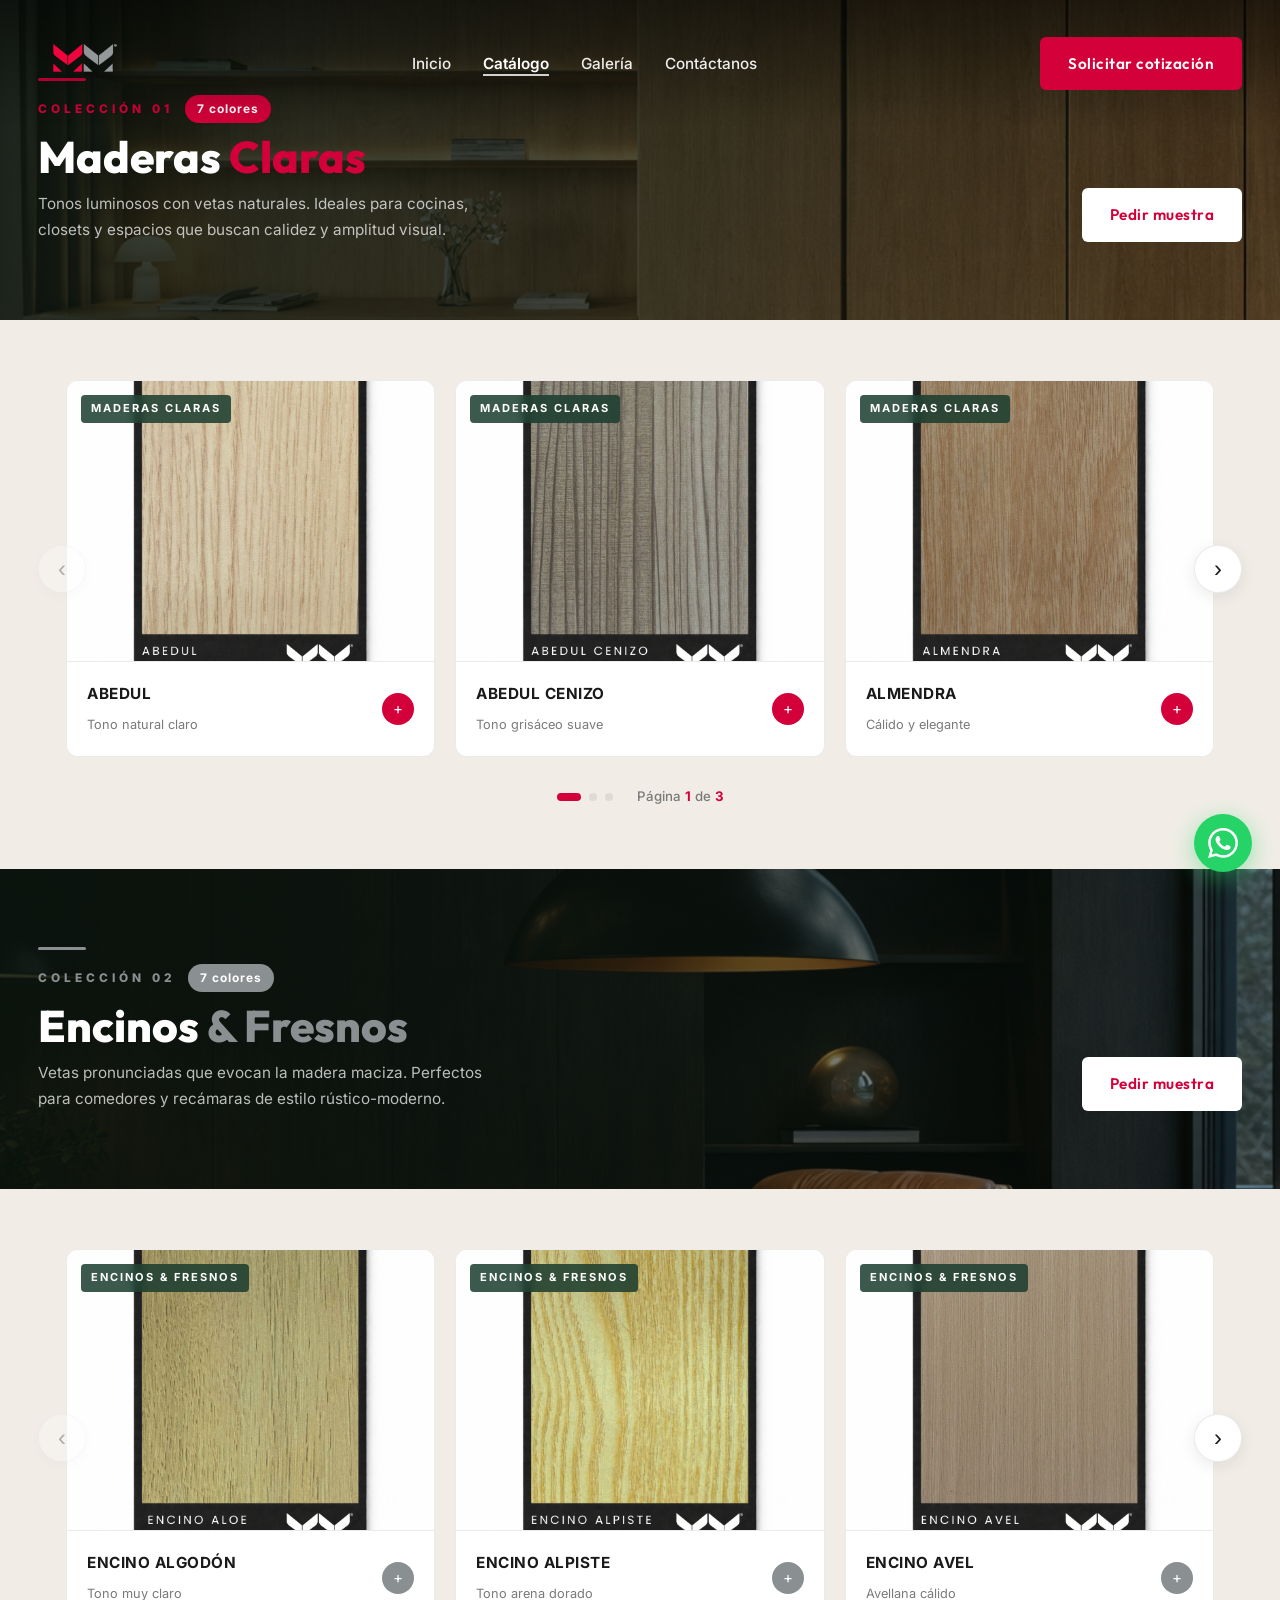
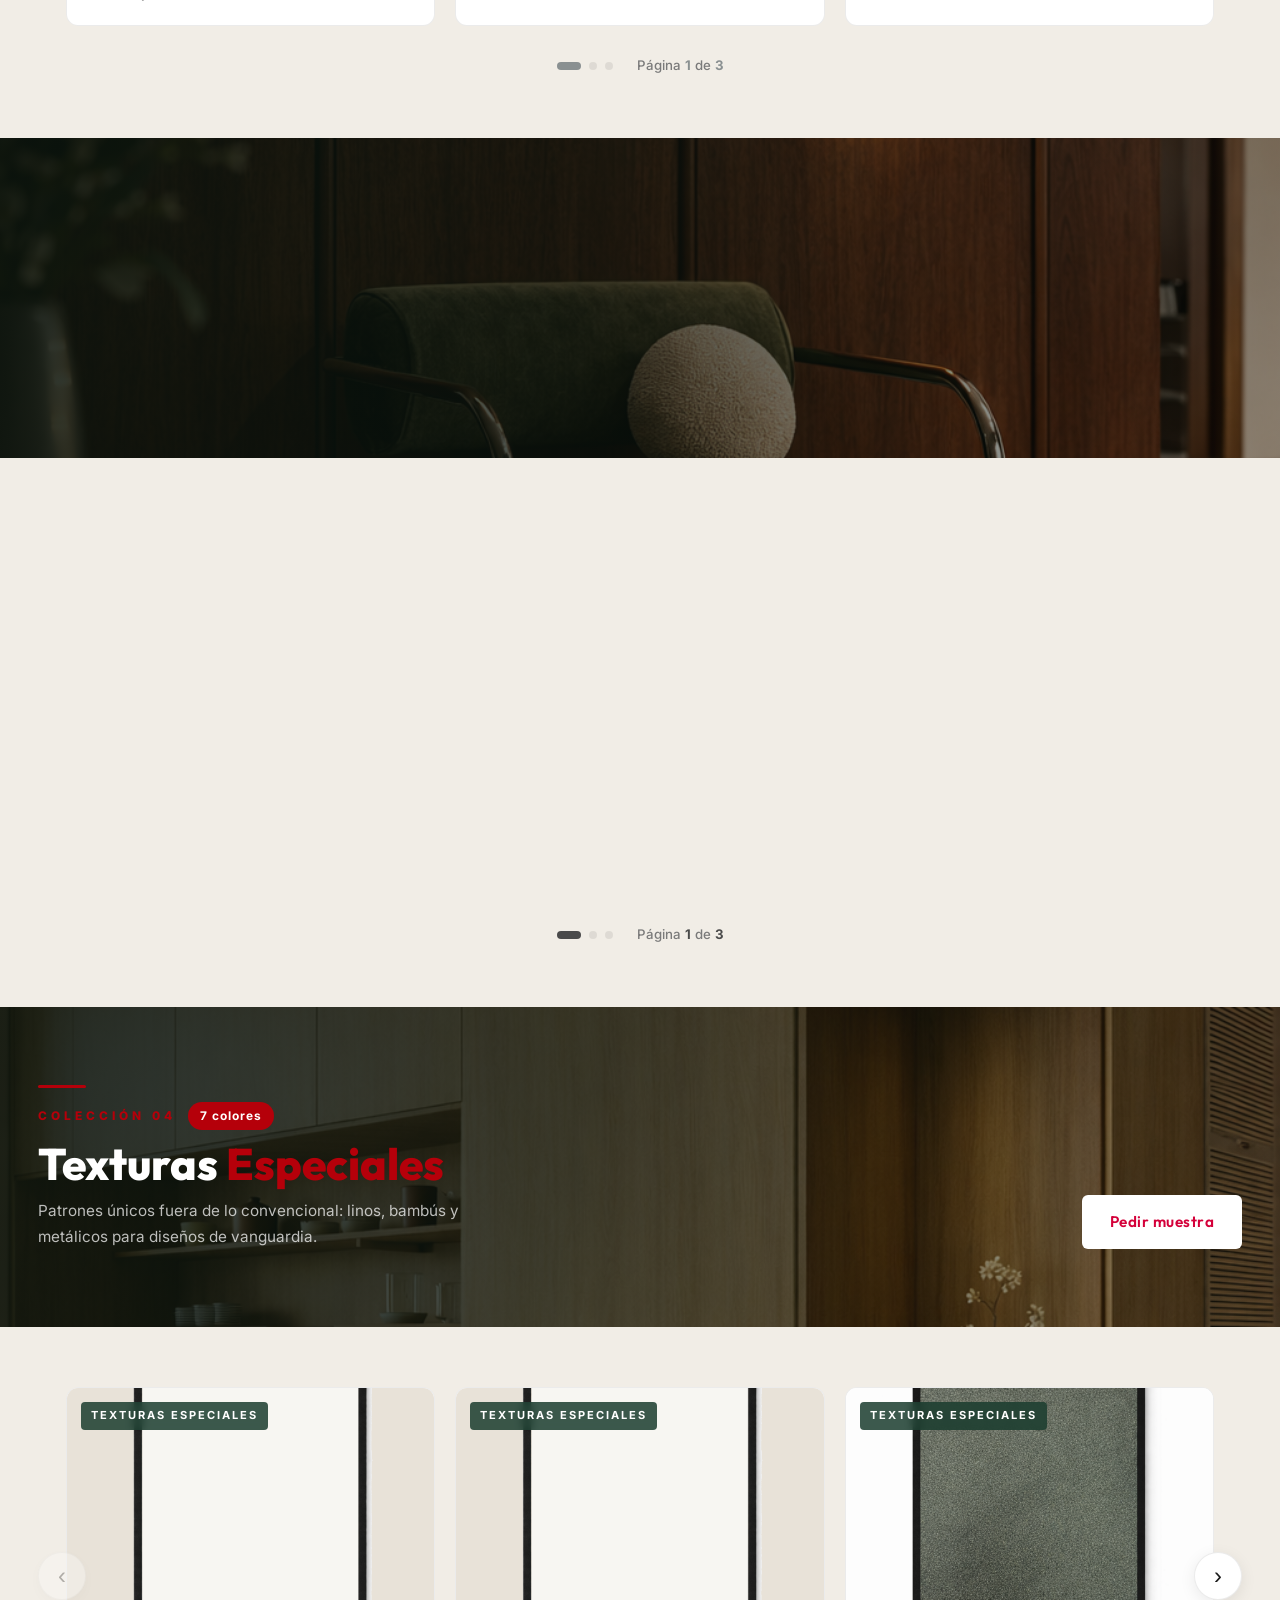
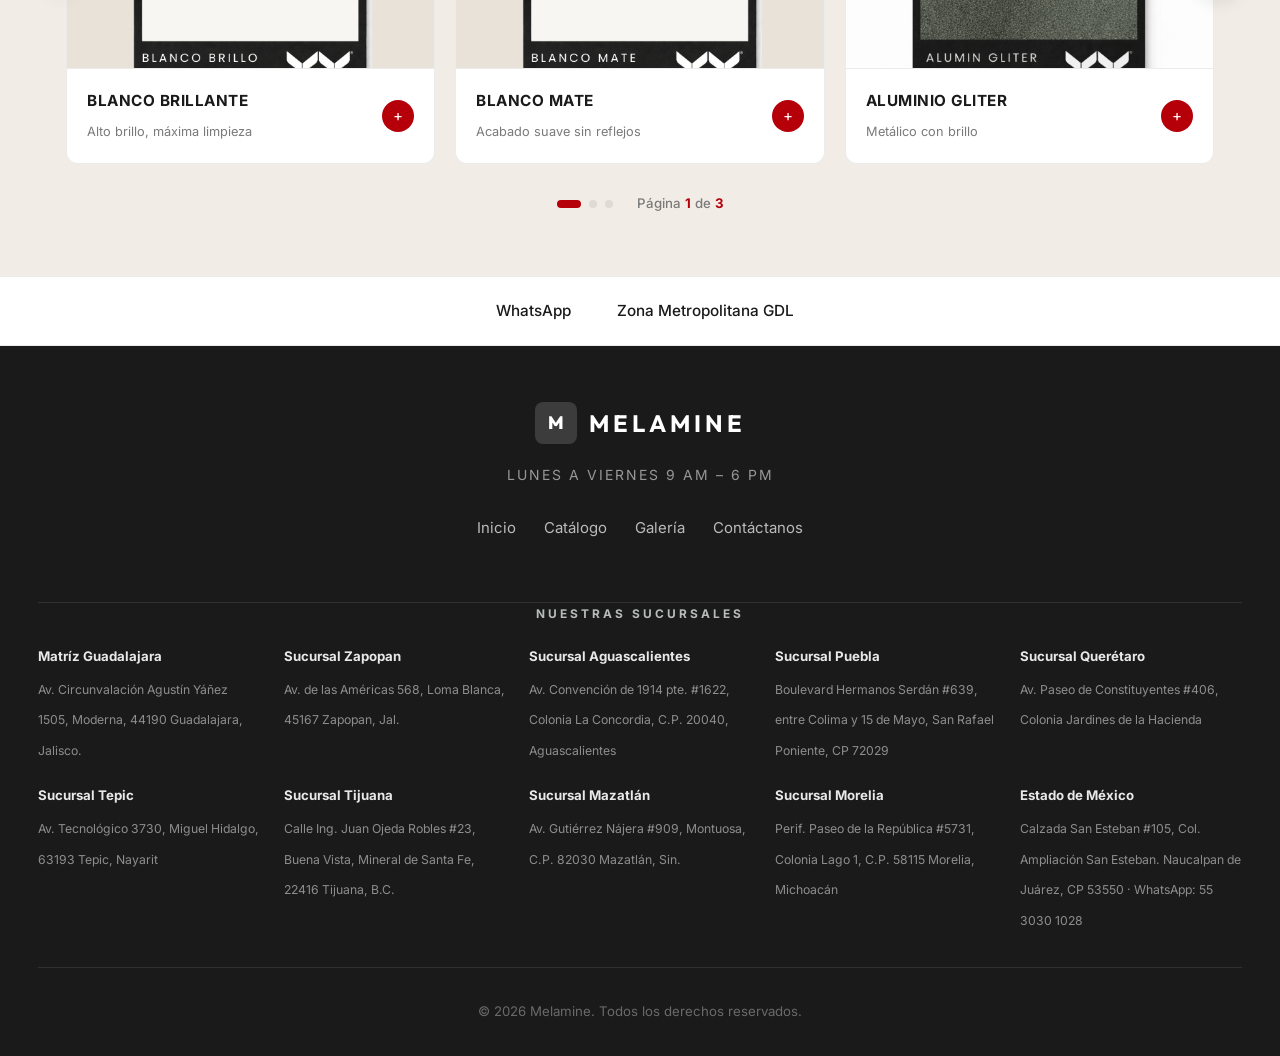
==== commit 7e181fcd: "cambio pagina 6 de marzo" ====
--- a/html/catalogo.html
+++ b/html/catalogo.html
@@ -698,7 +698,7 @@
       <ul class="nav-links" id="navLinks">
         <li><a href="index.html">Inicio</a></li>
         <li><a href="catalogo.html" class="active">Catálogo</a></li>
-        <li><a href="precios.html">Precios</a></li>
+
         <li><a href="galeria.html">Galería</a></li>
         <li><a href="contacto.html">Contáctanos</a></li>
       </ul>
@@ -1437,7 +1437,7 @@
         </div>
         <p class="footer-hours">Lunes a Viernes 9 AM – 6 PM</p>
         <nav class="footer-nav">
-          <a href="index.html">Inicio</a><a href="catalogo.html">Catálogo</a><a href="precios.html">Precios</a><a
+          <a href="index.html">Inicio</a><a href="catalogo.html">Catálogo</a><a
             href="galeria.html">Galería</a><a href="contacto.html">Contáctanos</a>
         </nav>
 
--- a/css/base.css
+++ b/css/base.css
@@ -22,16 +22,16 @@
 }
 
 .section-title {
-  font-size: clamp(1.8rem, 3.5vw, 2.8rem);
+  font-size: clamp(2.2rem, 4vw, 3.2rem);
   font-weight: 700;
   line-height: 1.2;
 }
 
 .section-subtitle {
-  font-size: 1.05rem;
+  font-size: 1.2rem;
   color: var(--text-muted);
-  max-width: 580px;
-  margin-top: 12px;
+  max-width: 600px;
+  margin-top: 14px;
   font-weight: 300;
 }
 
--- a/css/layout.css
+++ b/css/layout.css
@@ -161,13 +161,12 @@
   width: 100%;
   height: 100%;
   object-fit: cover;
-  filter: brightness(0.65);
 }
 
 .hero-overlay {
   position: absolute;
   inset: 0;
-  background: linear-gradient(to right, rgba(0, 0, 0, 0.55) 0%, rgba(0, 0, 0, 0.2) 60%, transparent 100%);
+  background: transparent;
   z-index: 1;
 }
 
--- a/css/components.css
+++ b/css/components.css
@@ -149,3 +149,30 @@
   box-shadow: 0 12px 32px rgba(37,211,102,0.55);
 }
 
+/* =========================================
+   MELAMINE LOGO FLOAT BUTTON (left side)
+   ========================================= */
+.logo-float {
+  position: fixed;
+  bottom: 28px;
+  left: 28px;
+  z-index: 999;
+  width: 80px;
+  height: 80px;
+  background: #fff;
+  border-radius: 50%;
+  display: flex;
+  align-items: center;
+  justify-content: center;
+  box-shadow: 0 6px 24px rgba(0, 0, 0, 0.18);
+  overflow: hidden;
+  border: 2px solid rgba(183, 205, 19, 0.4);
+  pointer-events: none;
+}
+
+.logo-float img {
+  width: 82%;
+  height: 82%;
+  object-fit: contain;
+}
+
--- a/css/sections.css
+++ b/css/sections.css
@@ -48,14 +48,14 @@
 
 html {
   scroll-behavior: smooth;
-  font-size: 16px;
+  font-size: 17px;
 }
 
 body {
   font-family: var(--font-body);
   background: var(--bg-cream);
   color: var(--text-body);
-  line-height: 1.7;
+  line-height: 1.8;
   overflow-x: hidden;
   -webkit-font-smoothing: antialiased;
 }
@@ -184,9 +184,9 @@
 }
 
 .exp-card-footer p {
-  font-size: 0.9rem;
+  font-size: 1rem;
   color: var(--text-body);
-  line-height: 1.65;
+  line-height: 1.75;
 }
 
 .experience-section-cta {
@@ -307,13 +307,13 @@
 
 .solution-card-body strong {
   display: block;
-  font-size: 0.95rem;
+  font-size: 1.05rem;
   color: var(--text-dark);
-  margin-bottom: 4px;
+  margin-bottom: 5px;
 }
 
 .solution-card-body span {
-  font-size: 0.82rem;
+  font-size: 0.92rem;
   color: var(--text-muted);
 }
 
@@ -476,7 +476,7 @@
 .certs-image-col {
   position: relative;
   overflow: hidden;
-  clip-path: polygon(0 0, 85% 0, 100% 50%, 85% 100%, 0 100%);
+  background: var(--bg-cream-mid);
 }
 
 .certs-image-col img {
@@ -532,13 +532,13 @@
 
 .cert-block strong {
   display: block;
+  font-size: 1.05rem;
+  color: var(--text-dark);
+  margin-bottom: 6px;
+}
+
+.cert-block span {
   font-size: 0.95rem;
-  color: var(--text-dark);
-  margin-bottom: 4px;
-}
-
-.cert-block span {
-  font-size: 0.85rem;
   color: var(--text-muted);
 }
 
@@ -1579,3 +1579,115 @@
     padding: 16px 20px;
   }
 }
+
+/* =========================================
+   FRANJA ROJA / PROMO BAR
+   ========================================= */
+.promo-bar {
+  background: #C1001A;
+  color: #fff;
+  padding: 10px 28px;
+  display: flex;
+  align-items: center;
+  justify-content: center;
+  gap: 18px;
+  flex-wrap: wrap;
+  font-size: 0.82rem;
+  font-weight: 500;
+  letter-spacing: 0.3px;
+  position: relative;
+  z-index: 999;
+}
+
+.promo-bar a {
+  color: #fff;
+  font-weight: 700;
+  text-decoration: underline;
+  text-underline-offset: 3px;
+  transition: opacity 0.2s;
+}
+
+.promo-bar a:hover {
+  opacity: 0.8;
+}
+
+.promo-sep {
+  color: rgba(255, 255, 255, 0.35);
+}
+
+/* =========================================
+   CONÓCENOS – PILLARS ROW
+   ========================================= */
+.conocenos-pillars {
+  display: grid;
+  grid-template-columns: repeat(4, 1fr);
+  gap: 0;
+  border: 1px solid var(--divider);
+  border-radius: var(--radius-card);
+  overflow: hidden;
+  margin: 40px 0 0;
+}
+
+.conocenos-pillar {
+  padding: 28px 32px;
+  border-right: 1px solid var(--divider);
+  background: var(--bg-white);
+  transition: var(--transition);
+}
+
+.conocenos-pillar:last-child {
+  border-right: none;
+}
+
+.conocenos-pillar:hover {
+  background: var(--bg-cream);
+}
+
+.conocenos-pillar strong {
+  display: block;
+  font-family: var(--font-heading);
+  font-size: 1.2rem;
+  font-weight: 800;
+  color: var(--green-dark);
+  margin-bottom: 4px;
+}
+
+.conocenos-pillar span {
+  font-size: 0.82rem;
+  color: var(--text-muted);
+  line-height: 1.5;
+}
+
+@media (max-width: 768px) {
+  .conocenos-pillars {
+    grid-template-columns: repeat(2, 1fr);
+  }
+
+  .conocenos-pillar {
+    border-bottom: 1px solid var(--divider);
+  }
+
+  .promo-bar {
+    font-size: 0.75rem;
+    gap: 10px;
+  }
+}
+
+/* =========================================
+   BENEFICIOS – FRASE
+   ========================================= */
+.beneficios-frase {
+  font-family: 'Bebas Neue', cursive;
+  font-size: clamp(1.3rem, 3vw, 2.2rem);
+  line-height: 1.4;
+  margin-top: 24px;
+  color: var(--text-dark);
+  letter-spacing: 2px;
+}
+
+.frase-sep {
+  display: inline-block;
+  margin: 0 14px;
+  opacity: 0.3;
+  color: var(--text-muted);
+}
